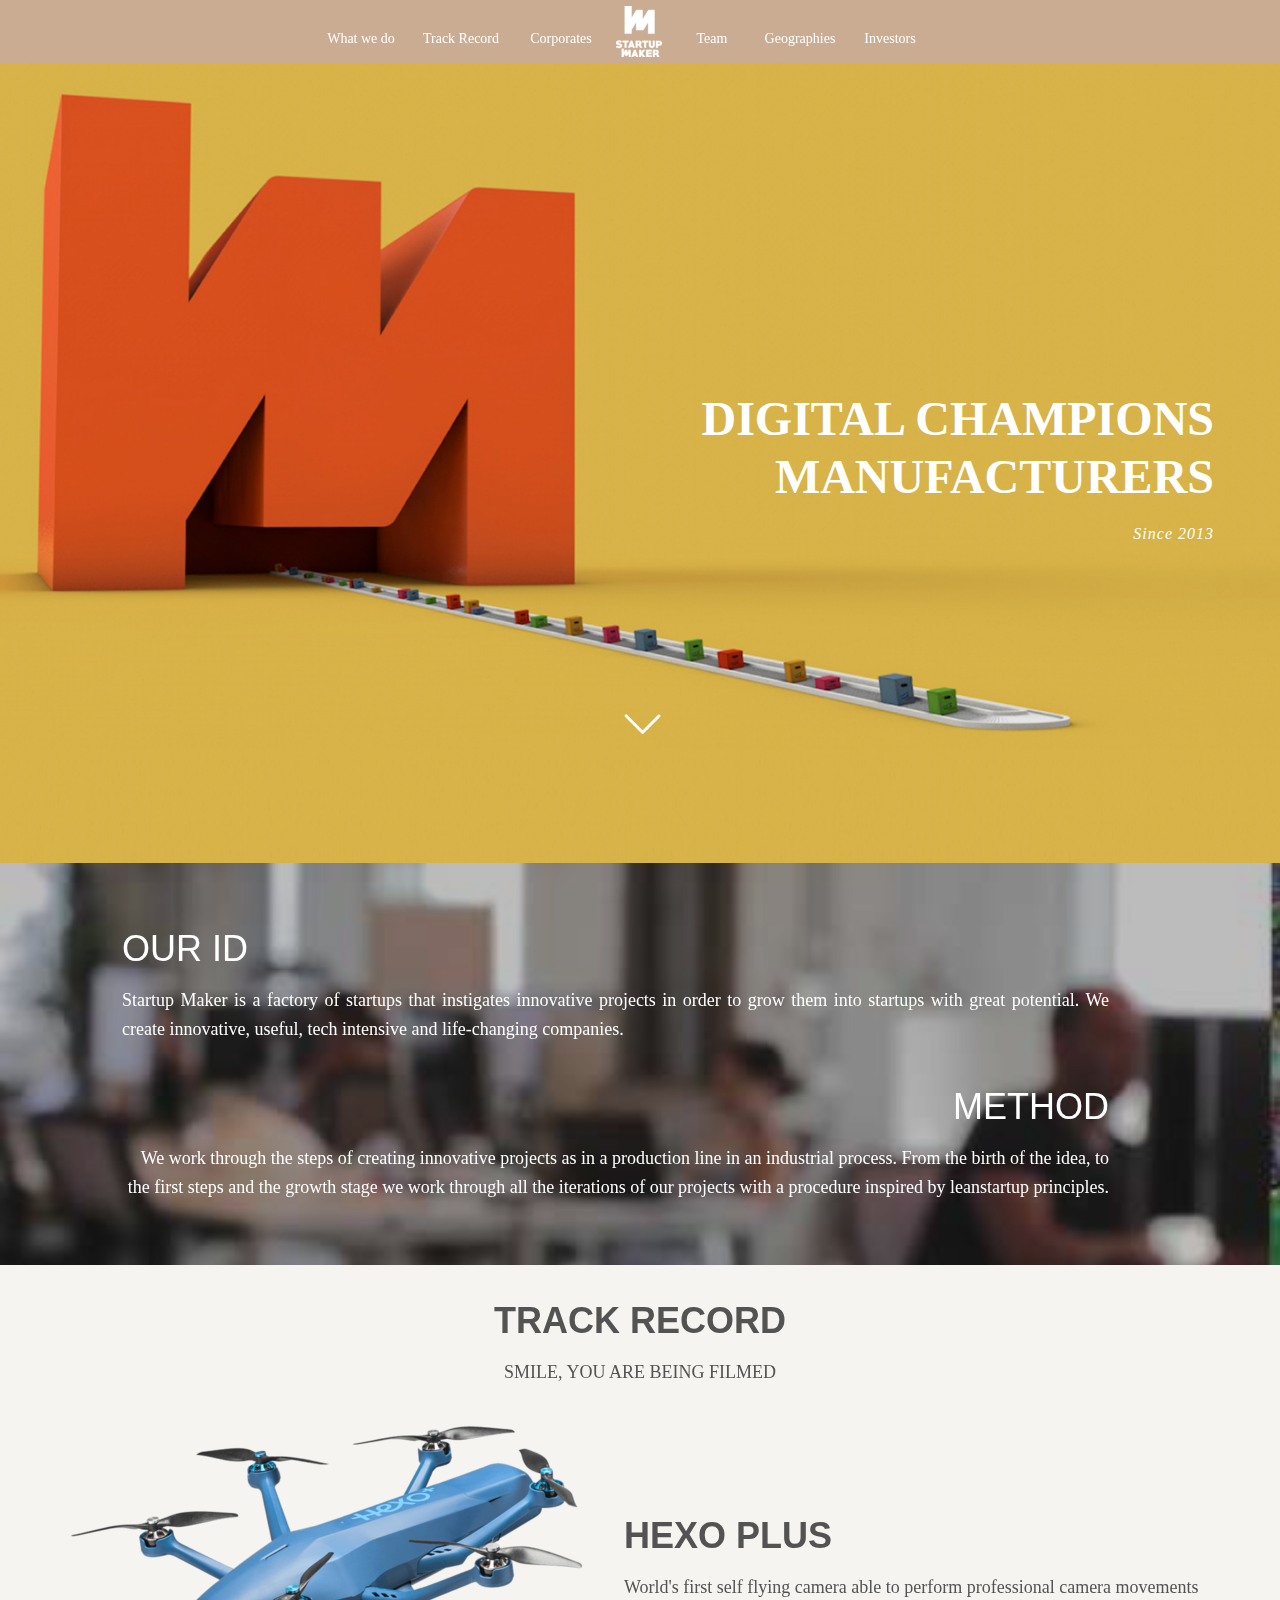
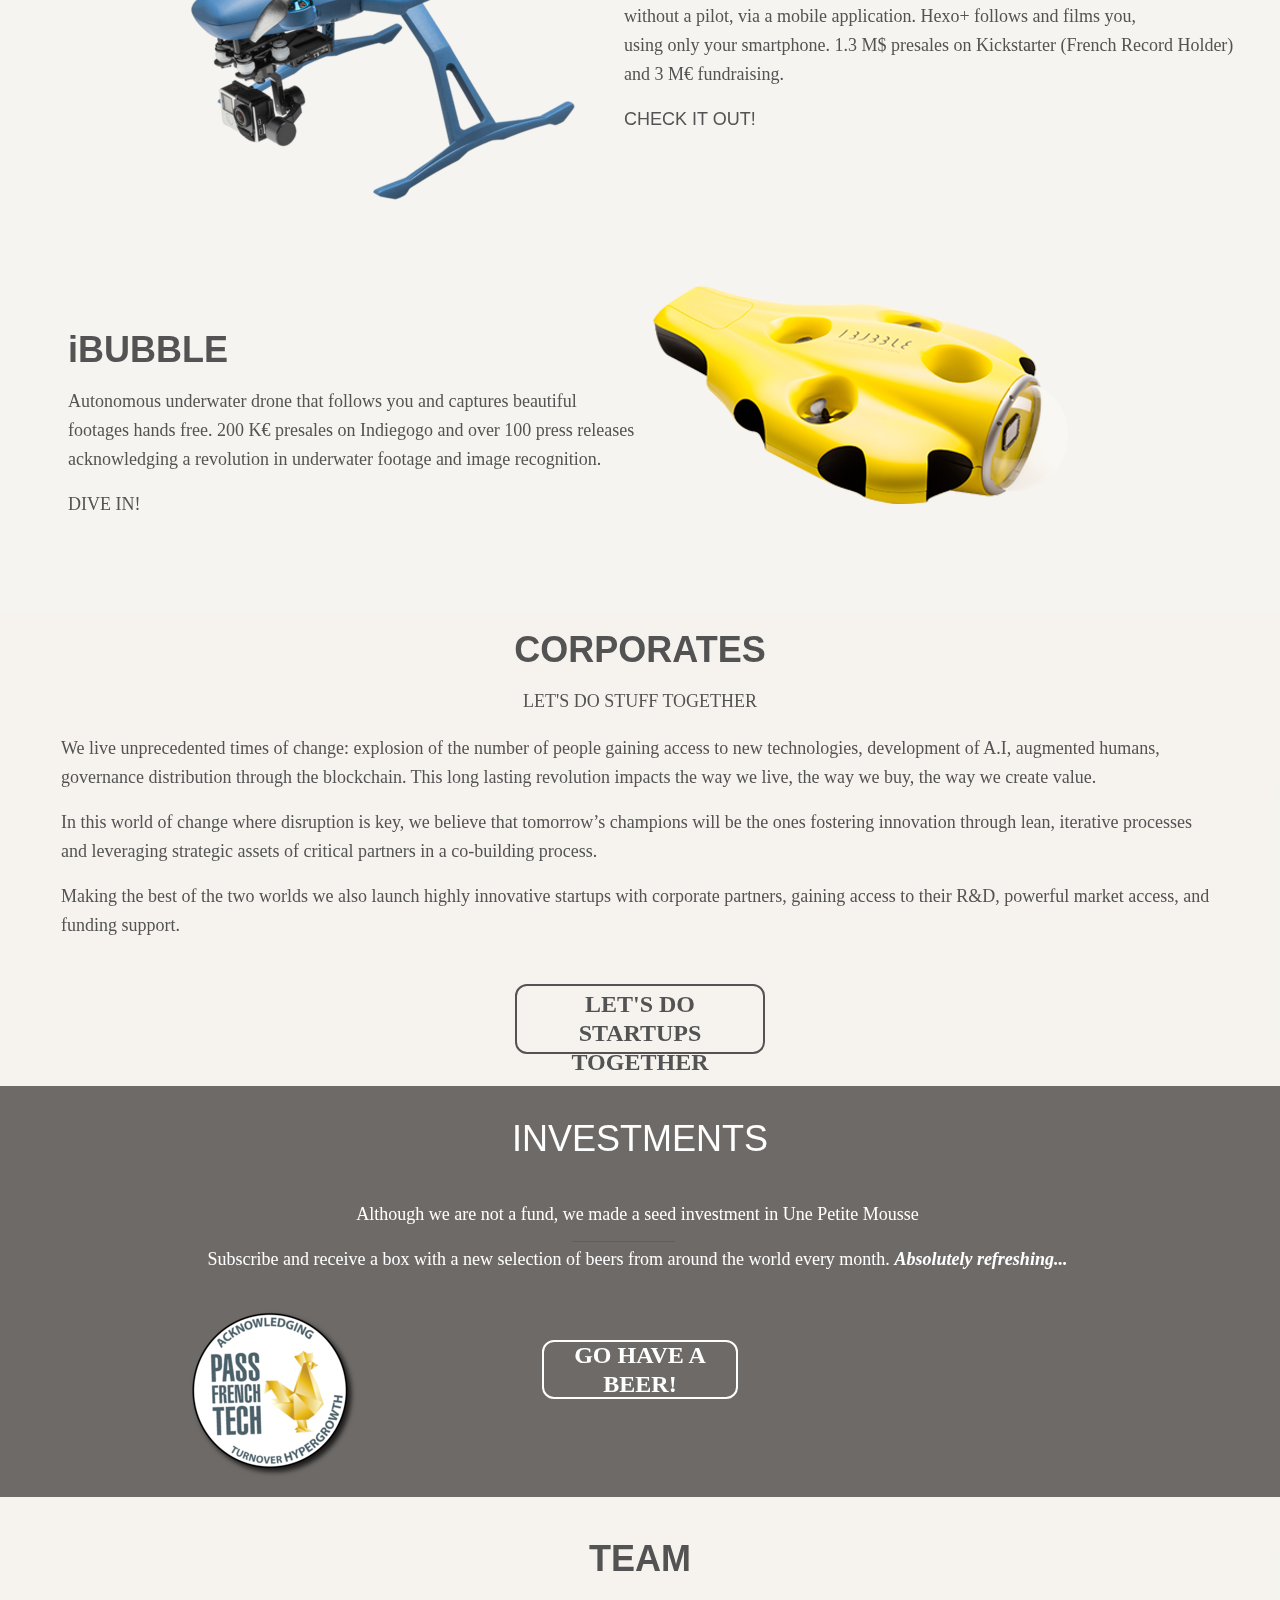
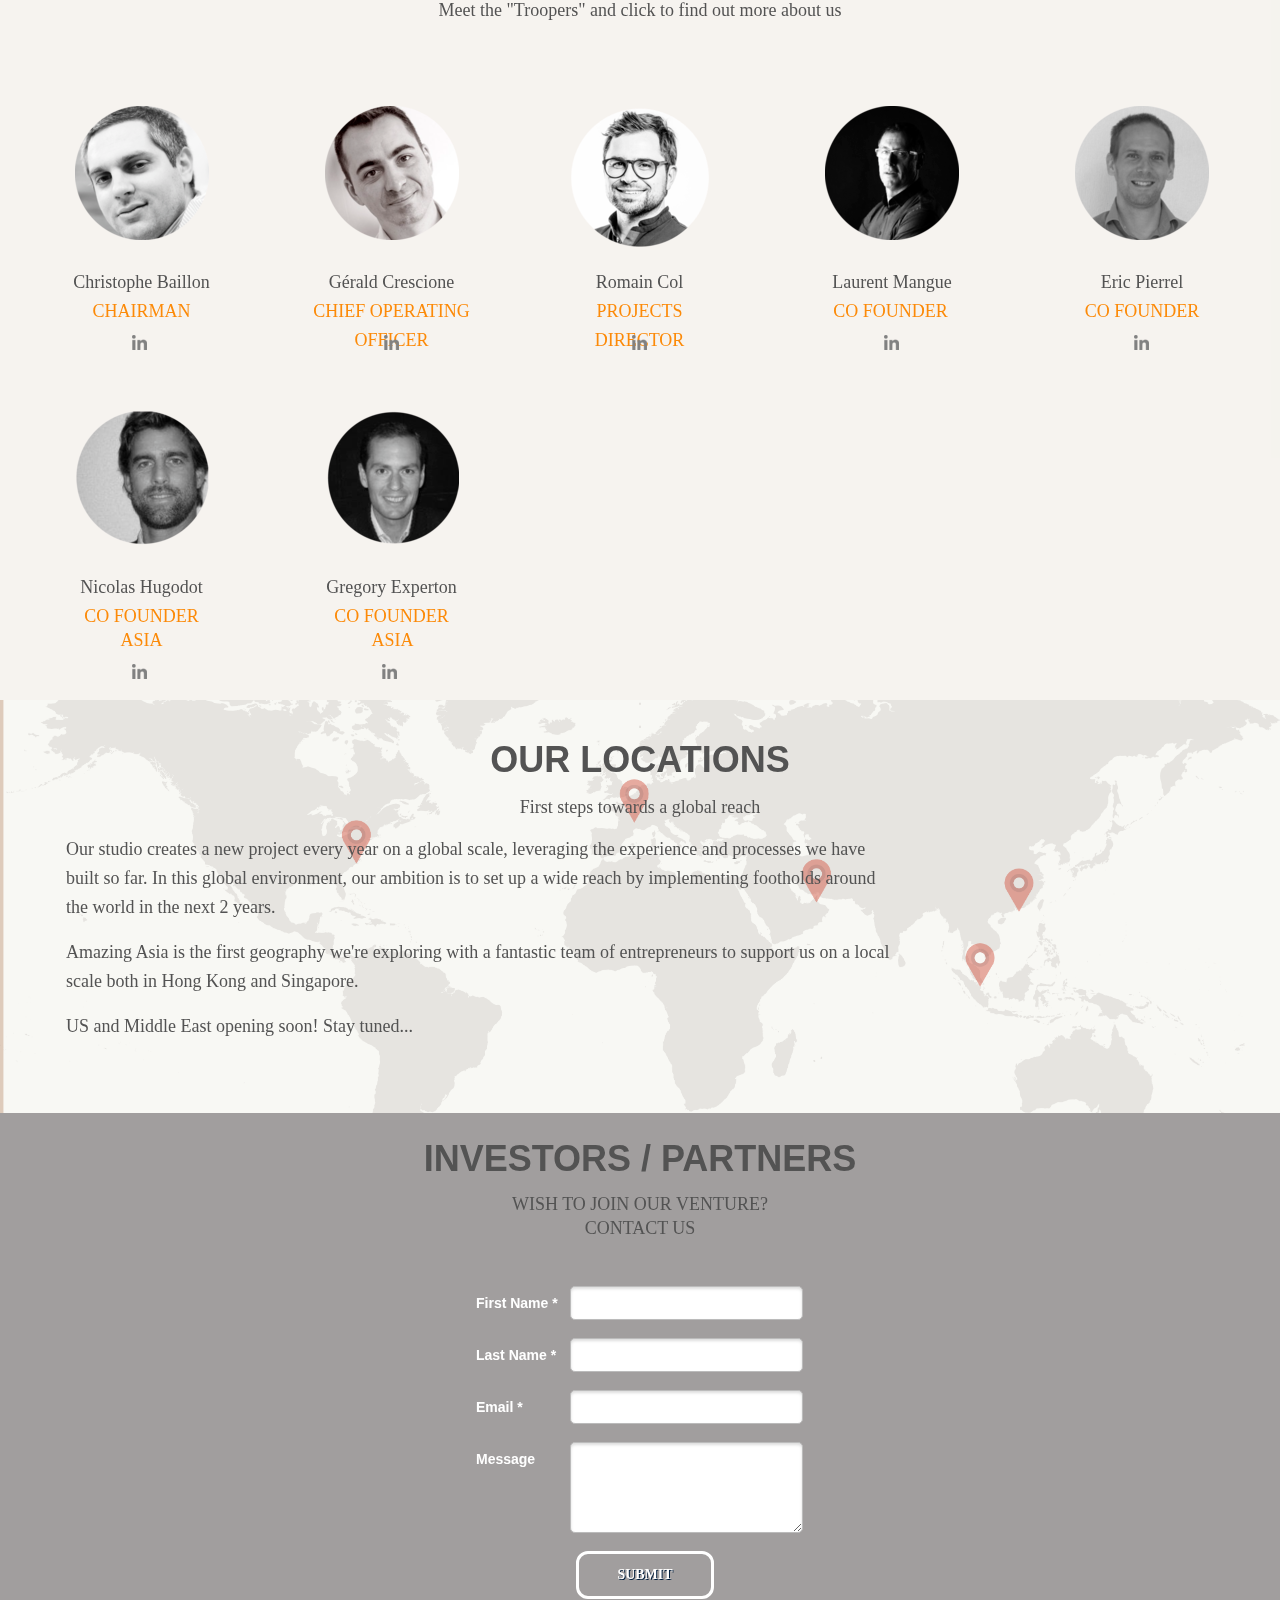
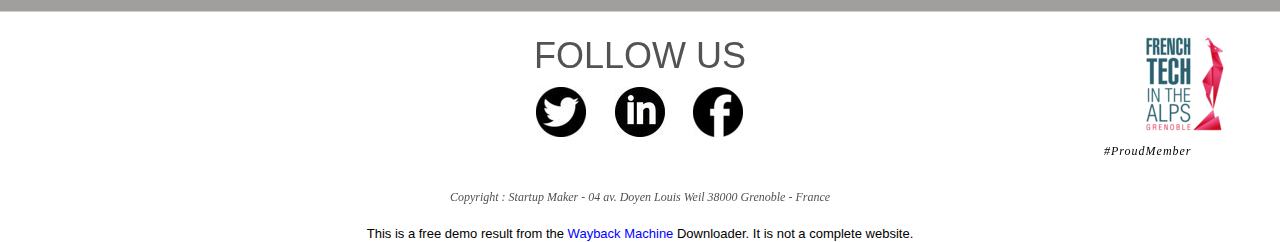
==== index.html @ f109c0de "Initial Startup Maker Github Page commit." ====
<!DOCTYPE html PUBLIC "-//W3C//DTD XHTML 1.0 Strict//EN" "http://www.w3.org/TR/xhtml1/DTD/xhtml1-strict.dtd">
<html xmlns="http://www.w3.org/1999/xhtml">
<head>
<meta http-equiv="Content-Type" content="text/html; charset=UTF-8">
<meta http-equiv="X-UA-Compatible" content="IE=edge">
<meta name="lp-version" content="v6.7.84-cp2">
      <!--2eee8efa-ea54-409e-8a71-17977c487ea9 c-->
<title></title>
<meta name="keywords" content="">
<meta name="description" content="">
<meta name="viewport" content="width=device-width, initial-scale=1.0">
<style title="page-styles" type="text/css" data-page-type="main_desktop">
body { color:#000; }
a {
  color:#0000ff;
  text-decoration:none;
}
#lp-pom-image-750-holder {
  background-image:url(startup-maker-com/733c1fa5-ibubble-camera-detoure_0bj0620bj062000000.png);
  position:absolute;
  left:-1000000;
  visibility:none;
}
#lp-pom-image-751-holder {
  background-image:url(startup-maker-com/12638f8f-hexoplus_0ec0ai0ec0ai000000.png);
  position:absolute;
  left:-1000000;
  visibility:none;
}
#lp-pom-image-780-holder {
  background-image:url(startup-maker-com/a48f2d26-twitter-logo-318-40209_01e01e01e01e000000.jpg);
  position:absolute;
  left:-1000000;
  visibility:none;
}
#lp-pom-image-784-holder {
  background-image:url(startup-maker-com/c760712f-linkedin-rondure-318-26627_01e01e01e01e000000.jpg);
  position:absolute;
  left:-1000000;
  visibility:none;
}
#lp-pom-image-786-holder {
  background-image:url(startup-maker-com/1f28f4d9-facebook-logo-in-circular-shape-318-60407_01e01e01e01e000000.jpg);
  position:absolute;
  left:-1000000;
  visibility:none;
}
#lp-pom-image-813-holder {
  background-image:url(startup-maker-com/eef451e8-startupmaker-logo-blanc_01a01f01a01f000000.png);
  position:absolute;
  left:-1000000;
  visibility:none;
}
#lp-pom-image-835-holder {
  background-image:url(startup-maker-com/1825fb9d-photo-rc-rond_03z05z03z05z000000.png);
  position:absolute;
  left:-1000000;
  visibility:none;
}
#lp-pom-image-882-holder {
  background-image:url(startup-maker-com/2f6fac3c-photo-cb-rond_03q03q03q03q000000.png);
  position:absolute;
  left:-1000000;
  visibility:none;
}
#lp-pom-image-883-holder {
  background-image:url(startup-maker-com/7c5f0a55-photo-ep-rond_03q03q03q03q000000.png);
  position:absolute;
  left:-1000000;
  visibility:none;
}
#lp-pom-image-884-holder {
  background-image:url(startup-maker-com/ff7fb6f0-photo-lm-rond_03q03q03q03q000000.png);
  position:absolute;
  left:-1000000;
  visibility:none;
}
#lp-pom-image-885-holder {
  background-image:url(startup-maker-com/01c60ebf-photo-gc-rond_03q03q03q03q000000.png);
  position:absolute;
  left:-1000000;
  visibility:none;
}
#lp-pom-image-895-holder {
  background-image:url(startup-maker-com/800d6d32-linkedin-512_00f00f00f00f000000.png);
  position:absolute;
  left:-1000000;
  visibility:none;
}
#lp-pom-image-896-holder {
  background-image:url(startup-maker-com/800d6d32-linkedin-512_00f00f00f00f000000.png);
  position:absolute;
  left:-1000000;
  visibility:none;
}
#lp-pom-image-897-holder {
  background-image:url(startup-maker-com/800d6d32-linkedin-512_00f00f00f00f000000.png);
  position:absolute;
  left:-1000000;
  visibility:none;
}
#lp-pom-image-898-holder {
  background-image:url(startup-maker-com/800d6d32-linkedin-512_00f00f00f00f000000.png);
  position:absolute;
  left:-1000000;
  visibility:none;
}
#lp-pom-image-899-holder {
  background-image:url(startup-maker-com/800d6d32-linkedin-512_00f00f00f00f000000.png);
  position:absolute;
  left:-1000000;
  visibility:none;
}
#lp-pom-image-901-holder {
  background-image:url(startup-maker-com/ee0a6138-bb7d714a-next-arrow-02g02g02g02g000000_02l02l02l02l000000.gif);
  position:absolute;
  left:-1000000;
  visibility:none;
}
#lp-pom-image-902-holder {
  background-image:url(startup-maker-com/c59dd412-logo-frenchtech-inthealps-vertical-grenoble_02s03902s039000000.png);
  position:absolute;
  left:-1000000;
  visibility:none;
}
#lp-pom-image-911-holder {
  background-image:url(startup-maker-com/800d6d32-linkedin-512_00f00f00f00f000000.png);
  position:absolute;
  left:-1000000;
  visibility:none;
}
#lp-pom-image-917-holder {
  background-image:url(startup-maker-com/53cbc15e-photo-nh-rond_03q03q03q03q000000.png);
  position:absolute;
  left:-1000000;
  visibility:none;
}
#lp-pom-image-923-holder {
  background-image:url(startup-maker-com/24f07d1a-photo-ge-rond_03q03q03q03q000000.png);
  position:absolute;
  left:-1000000;
  visibility:none;
}
#lp-pom-image-927-holder {
  background-image:url(startup-maker-com/800d6d32-linkedin-512_00f00f00f00f000000.png);
  position:absolute;
  left:-1000000;
  visibility:none;
}
#lp-pom-image-980-holder {
  background-image:url(startup-maker-com/d72a5453-logo-pass-frt-c-recupere-_04r04r04q04q000000.png);
  position:absolute;
  left:-1000000;
  visibility:none;
}
#lp-pom-root {
  display:block;
  background:rgba(157,103,56,0.34);
  -pie-background:rgba(157,103,56,0.34);
  border-style:none;
  margin:auto;
  padding-top:63px;
  behavior:url(//http://d9hhrg4mnvzow.cloudfront.net/PIE.htc);
  border-radius:0px;
  min-width:1212px;
  height:4961px;
}
#lp-pom-block-84 {
  display:block;
  background:rgba(59,59,59,0);
  background-image:url(startup-maker-com/b614a551-home-def.jpg);
  background-repeat:no-repeat;
  background-position:center center;
  -webkit-background-size:cover;
  -moz-background-size:cover;
  -o-background-size:cover;
  background-size:cover;
  -ms-behavior:url(//http://d9hhrg4mnvzow.cloudfront.net/backgroundsize.min.htc);
  behavior:url(//http://d9hhrg4mnvzow.cloudfront.net/backgroundsize.min.htc);
  border-style:none;
  margin-left:auto;
  margin-right:auto;
  margin-bottom:0px;
  border-radius:0px;
  width:100%;
  height:800px;
  position:relative;
}
#lp-pom-text-632 {
  display:block;
  background:rgba(255,255,255,0);
  -pie-background:rgba(255,255,255,0);
  border-style:none;
  behavior:url(//http://d9hhrg4mnvzow.cloudfront.net/PIE.htc);
  border-radius:0px;
  left:1064px;
  top:458px;
  z-index:1;
  width:116px;
  height:26px;
  position:absolute;
}
#lp-pom-text-663 {
  display:block;
  background:rgba(255,255,255,0);
  -pie-background:rgba(255,255,255,0);
  border-style:none;
  behavior:url(//http://d9hhrg4mnvzow.cloudfront.net/PIE.htc);
  border-radius:0px;
  left:655px;
  top:334px;
  z-index:2;
  width:525px;
  height:116px;
  position:absolute;
}
#lp-pom-box-787 {
  display:block;
  background:rgba(157,103,56,0.3);
  -pie-background:rgba(157,103,56,0.3);
  border-style:none;
  behavior:url(//http://d9hhrg4mnvzow.cloudfront.net/PIE.htc);
  border-radius:0px;
  left:0px;
  top:-63px;
  z-index:7;
  width:1212px;
  height:63px;
  position:absolute;
}
#lp-pom-button-796 {
  display:block;
  border-style:none;
  behavior:url(//http://d9hhrg4mnvzow.cloudfront.net/PIE.htc);
  border-radius:0px;
  left:277px;
  top:15px;
  z-index:9;
  width:100px;
  height:48px;
  position:absolute;
  background:rgba(41,171,226,0);
  -pie-background:rgba(41,171,226,0);
  box-shadow:none;
  text-shadow:none;
  color:#fff;
  border-width:undefinedpx;
  border-color:#undefined;
  font-size:14px;
  line-height:17px;
  font-weight:400;
  font-family:Lato;
  font-style:normal;
  text-align:center;
  background-repeat:no-repeat;
}
#lp-pom-button-798 {
  display:block;
  border-style:none;
  behavior:url(//http://d9hhrg4mnvzow.cloudfront.net/PIE.htc);
  border-radius:0px;
  left:377px;
  top:15px;
  z-index:5;
  width:100px;
  height:48px;
  position:absolute;
  background:rgba(41,171,226,0);
  -pie-background:rgba(41,171,226,0);
  box-shadow:none;
  text-shadow:none;
  color:#fff;
  border-width:undefinedpx;
  border-color:#undefined;
  font-size:14px;
  line-height:17px;
  font-weight:400;
  font-family:Lato;
  font-style:normal;
  text-align:center;
  background-repeat:no-repeat;
}
#lp-pom-button-799 {
  display:block;
  border-style:none;
  behavior:url(//http://d9hhrg4mnvzow.cloudfront.net/PIE.htc);
  border-radius:0px;
  left:613px;
  top:6px;
  z-index:12;
  width:50px;
  height:55px;
  position:absolute;
  text-shadow:none;
  box-shadow:none;
  background-color:rgba(0,152,219,0);
  -pie-background-color:rgba(0,152,219,0);
  background-image:url(startup-maker-com/eef451e8-startupmaker-logo-blanc.png);
  color:#fff;
  border-width:undefinedpx;
  border-color:#undefined;
  font-size:20px;
  line-height:24px;
  font-weight:bold;
  font-family:Montserrat;
  font-style:normal;
  text-align:center;
  background-repeat:no-repeat;
}
#lp-pom-button-800 {
  display:block;
  border-style:none;
  behavior:url(//http://d9hhrg4mnvzow.cloudfront.net/PIE.htc);
  border-radius:0px;
  left:628px;
  top:15px;
  z-index:8;
  width:100px;
  height:48px;
  position:absolute;
  background:rgba(41,171,226,0);
  -pie-background:rgba(41,171,226,0);
  box-shadow:none;
  text-shadow:none;
  color:#fff;
  border-width:undefinedpx;
  border-color:#undefined;
  font-size:14px;
  line-height:17px;
  font-weight:normal;
  font-family:Lato;
  font-style:normal;
  text-align:center;
  background-repeat:no-repeat;
}
#lp-pom-button-802 {
  display:block;
  border-style:none;
  behavior:url(//http://d9hhrg4mnvzow.cloudfront.net/PIE.htc);
  border-radius:0px;
  left:716px;
  top:15px;
  z-index:13;
  width:100px;
  height:48px;
  position:absolute;
  background:rgba(41,171,226,0);
  -pie-background:rgba(41,171,226,0);
  box-shadow:none;
  text-shadow:none;
  color:#fff;
  border-width:undefinedpx;
  border-color:#undefined;
  font-size:14px;
  line-height:17px;
  font-weight:400;
  font-family:Lato;
  font-style:normal;
  text-align:center;
  background-repeat:no-repeat;
}
#lp-pom-image-813 {
  display:block;
  background:rgba(255,255,255,0);
  -pie-background:rgba(255,255,255,0);
  left:582px;
  top:6px;
  z-index:16;
  position:absolute;
}
#lp-pom-button-961 {
  display:block;
  border-style:none;
  behavior:url(//http://d9hhrg4mnvzow.cloudfront.net/PIE.htc);
  border-radius:0px;
  left:806px;
  top:15px;
  z-index:14;
  width:100px;
  height:48px;
  position:absolute;
  background:rgba(41,171,226,0);
  -pie-background:rgba(41,171,226,0);
  box-shadow:none;
  text-shadow:none;
  color:#fff;
  border-width:undefinedpx;
  border-color:#undefined;
  font-size:14px;
  line-height:17px;
  font-weight:400;
  font-family:Lato;
  font-style:normal;
  text-align:center;
  background-repeat:no-repeat;
}
#lp-pom-button-974 {
  display:block;
  border-style:none;
  behavior:url(//http://d9hhrg4mnvzow.cloudfront.net/PIE.htc);
  border-radius:0px;
  left:477px;
  top:15px;
  z-index:15;
  width:100px;
  height:48px;
  position:absolute;
  background:rgba(41,171,226,0);
  -pie-background:rgba(41,171,226,0);
  box-shadow:none;
  text-shadow:none;
  color:#fff;
  border-width:undefinedpx;
  border-color:#undefined;
  font-size:14px;
  line-height:17px;
  font-weight:400;
  font-family:Lato;
  font-style:normal;
  text-align:center;
  background-repeat:no-repeat;
}
#lp-pom-image-901 {
  display:block;
  background:rgba(255,255,255,0);
  -pie-background:rgba(255,255,255,0);
  left:559px;
  top:608px;
  z-index:54;
  position:absolute;
}
#lp-pom-block-651 {
  display:block;
  background:rgba(56,51,51,0.33);
  -pie-background:rgba(56,51,51,0.33);
  border-style:none;
  margin-left:auto;
  margin-right:auto;
  margin-bottom:0px;
  behavior:url(//http://d9hhrg4mnvzow.cloudfront.net/PIE.htc);
  border-radius:0px;
  width:100%;
  height:402px;
  position:relative;
}
#lp-pom-text-825 {
  display:block;
  background:rgba(189,168,188,0);
  -pie-background:rgba(189,168,188,0);
  border-style:none;
  behavior:url(//http://d9hhrg4mnvzow.cloudfront.net/PIE.htc);
  border-radius:0px;
  left:88px;
  top:879px;
  z-index:18;
  width:987px;
  height:103px;
  position:absolute;
}
#lp-pom-text-826 {
  display:block;
  background:rgba(189,168,188,0);
  -pie-background:rgba(189,168,188,0);
  border-style:none;
  behavior:url(//http://d9hhrg4mnvzow.cloudfront.net/PIE.htc);
  border-radius:0px;
  left:88px;
  top:1037px;
  z-index:19;
  width:987px;
  height:132px;
  position:absolute;
}
#lp-pom-block-729 {
  display:block;
  background:rgba(246,244,240,1);
  -pie-background:rgba(246,244,240,1);
  border-style:none;
  margin-left:auto;
  margin-right:auto;
  margin-bottom:0px;
  behavior:url(//http://d9hhrg4mnvzow.cloudfront.net/PIE.htc);
  border-radius:0px;
  width:100%;
  height:948px;
  position:relative;
}
#lp-pom-image-750 {
  display:block;
  background:rgba(255,255,255,0);
  -pie-background:rgba(255,255,255,0);
  left:619px;
  top:1823px;
  z-index:4;
  position:absolute;
}
#lp-pom-image-751 {
  display:block;
  background:rgba(255,255,255,0);
  -pie-background:rgba(255,255,255,0);
  left:34px;
  top:1361px;
  z-index:6;
  position:absolute;
}
#lp-pom-button-821 {
  display:block;
  border-style:none;
  behavior:url(//http://d9hhrg4mnvzow.cloudfront.net/PIE.htc);
  border-radius:0px;
  left:0px;
  top:1349px;
  z-index:24;
  width:1212px;
  height:390px;
  position:absolute;
  background:rgba(41,171,226,0);
  -pie-background:rgba(41,171,226,0);
  box-shadow:none;
  text-shadow:1px 1px #011d3c;
  color:#fff;
  border-width:undefinedpx;
  border-color:#undefined;
  font-size:14px;
  line-height:17px;
  font-weight:400;
  font-family:Libre Baskerville;
  font-style:normal;
  text-align:center;
  background-repeat:no-repeat;
}
#lp-pom-button-822 {
  display:block;
  border-style:none;
  behavior:url(//http://d9hhrg4mnvzow.cloudfront.net/PIE.htc);
  border-radius:0px;
  left:0px;
  top:1754px;
  z-index:27;
  width:1212px;
  height:341px;
  position:absolute;
  background:rgba(41,171,226,0);
  -pie-background:rgba(41,171,226,0);
  box-shadow:none;
  text-shadow:1px 1px #011d3c;
  color:#fff;
  border-width:undefinedpx;
  border-color:#undefined;
  font-size:14px;
  line-height:17px;
  font-weight:400;
  font-family:Libre Baskerville;
  font-style:normal;
  text-align:center;
  background-repeat:no-repeat;
}
#lp-pom-text-827 {
  display:block;
  background:rgba(189,168,188,0);
  -pie-background:rgba(189,168,188,0);
  border-style:none;
  behavior:url(//http://d9hhrg4mnvzow.cloudfront.net/PIE.htc);
  border-radius:0px;
  left:0px;
  top:1251px;
  z-index:20;
  width:1212px;
  height:74px;
  position:absolute;
}
#lp-pom-text-828 {
  display:block;
  background:rgba(189,168,188,0);
  -pie-background:rgba(189,168,188,0);
  border-style:none;
  behavior:url(//http://d9hhrg4mnvzow.cloudfront.net/PIE.htc);
  border-radius:0px;
  left:590px;
  top:1466px;
  z-index:21;
  width:622px;
  height:206px;
  position:absolute;
}
#lp-pom-text-829 {
  display:block;
  background:rgba(189,168,188,0);
  -pie-background:rgba(189,168,188,0);
  border-style:none;
  behavior:url(//http://d9hhrg4mnvzow.cloudfront.net/PIE.htc);
  border-radius:0px;
  left:34px;
  top:1880px;
  z-index:22;
  width:571px;
  height:206px;
  position:absolute;
}
#lp-pom-block-964 {
  display:block;
  background:rgba(246,244,240,0.83);
  background-image:url(startup-maker-com/eff037a1-2016-06-05-1465144380-7190217-startups.jpg);
  background-attachment:fixed;
  background-repeat:no-repeat;
  background-position:center center;
  -webkit-background-size:cover;
  -moz-background-size:cover;
  -o-background-size:cover;
  background-size:cover;
  -ms-behavior:url(//http://d9hhrg4mnvzow.cloudfront.net/backgroundsize.min.htc);
  behavior:url(//http://d9hhrg4mnvzow.cloudfront.net/backgroundsize.min.htc);
  border-style:none;
  margin-left:auto;
  margin-right:auto;
  margin-bottom:0px;
  border-radius:0px;
  width:100%;
  height:473px;
  position:relative;
}
#lp-pom-text-969 {
  display:block;
  background:rgba(83,83,83,0);
  -pie-background:rgba(83,83,83,0);
  border-style:none;
  behavior:url(//http://d9hhrg4mnvzow.cloudfront.net/PIE.htc);
  border-radius:0px;
  left:27px;
  top:2272px;
  z-index:69;
  width:1157px;
  height:235px;
  position:absolute;
}
#lp-pom-text-971 {
  display:block;
  background:rgba(189,168,188,0);
  -pie-background:rgba(189,168,188,0);
  border-style:none;
  behavior:url(//http://d9hhrg4mnvzow.cloudfront.net/PIE.htc);
  border-radius:0px;
  left:0px;
  top:2180px;
  z-index:70;
  width:1212px;
  height:74px;
  position:absolute;
}
#lp-pom-button-972 {
  display:block;
  border-style:solid;
  behavior:url(//http://d9hhrg4mnvzow.cloudfront.net/PIE.htc);
  border-radius:12px;
  left:481px;
  top:2521px;
  z-index:71;
  width:246px;
  height:66px;
  position:absolute;
  background:rgba(246,172,14,0);
  -pie-background:rgba(246,172,14,0);
  box-shadow:none;
  text-shadow:none;
  color:#535353;
  border-width:2px;
  border-color:#535353;
  font-size:24px;
  line-height:29px;
  font-weight:400;
  font-family:Lato;
  font-style:normal;
  text-align:center;
  background-repeat:no-repeat;
}
#lp-pom-block-665 {
  display:block;
  background:rgba(83,83,83,0.56);
  background-image:url(startup-maker-com/9f75ed58-une-petite-mousse.jpg);
  background-attachment:fixed;
  background-repeat:no-repeat;
  background-position:center center;
  -webkit-background-size:cover;
  -moz-background-size:cover;
  -o-background-size:cover;
  background-size:cover;
  -ms-behavior:url(//http://d9hhrg4mnvzow.cloudfront.net/backgroundsize.min.htc);
  behavior:url(//http://d9hhrg4mnvzow.cloudfront.net/backgroundsize.min.htc);
  border-style:none;
  margin-left:auto;
  margin-right:auto;
  margin-bottom:0px;
  border-radius:0px;
  width:100%;
  height:411px;
  position:relative;
}
#lp-pom-box-673 {
  display:block;
  background:rgba(255,255,255,0);
  -pie-background:rgba(255,255,255,0);
  border-style:solid none none none;
  border-width:1px;
  border-color:#5e5e5e;
  behavior:url(//http://d9hhrg4mnvzow.cloudfront.net/PIE.htc);
  border-radius:0px;
  left:538px;
  top:2778px;
  z-index:3;
  width:103px;
  height:8px;
  position:absolute;
}
#lp-pom-button-824 {
  display:block;
  border-style:solid;
  behavior:url(//http://d9hhrg4mnvzow.cloudfront.net/PIE.htc);
  border-radius:12px;
  left:508px;
  top:2877px;
  z-index:17;
  width:192px;
  height:55px;
  position:absolute;
  background:rgba(41,171,226,0);
  -pie-background:rgba(41,171,226,0);
  box-shadow:none;
  text-shadow:none;
  color:#fff;
  border-width:2px;
  border-color:#FFFFFF;
  font-size:24px;
  line-height:29px;
  font-weight:400;
  font-family:Lato;
  font-style:normal;
  text-align:center;
  background-repeat:no-repeat;
}
#lp-pom-text-830 {
  display:block;
  background:rgba(83,83,83,0);
  -pie-background:rgba(83,83,83,0);
  border-style:none;
  behavior:url(//http://d9hhrg4mnvzow.cloudfront.net/PIE.htc);
  border-radius:0px;
  left:0px;
  top:2669px;
  z-index:23;
  width:1212px;
  height:29px;
  position:absolute;
}
#lp-pom-text-832 {
  display:block;
  background:rgba(83,83,83,0);
  -pie-background:rgba(83,83,83,0);
  border-style:none;
  behavior:url(//http://d9hhrg4mnvzow.cloudfront.net/PIE.htc);
  border-radius:0px;
  left:0px;
  top:2738px;
  z-index:25;
  width:1207px;
  height:74px;
  position:absolute;
}
#lp-pom-image-980 {
  display:block;
  background:rgba(255,255,255,0);
  -pie-background:rgba(255,255,255,0);
  left:154px;
  top:2846px;
  z-index:72;
  position:absolute;
}
#lp-pom-block-98 {
  display:block;
  background:rgba(246,244,240,0.83);
  background-image:url(startup-maker-com/b614a551-home-def.jpg);
  background-attachment:fixed;
  background-repeat:no-repeat;
  background-position:center center;
  -webkit-background-size:cover;
  -moz-background-size:cover;
  -o-background-size:cover;
  background-size:cover;
  -ms-behavior:url(//http://d9hhrg4mnvzow.cloudfront.net/backgroundsize.min.htc);
  behavior:url(//http://d9hhrg4mnvzow.cloudfront.net/backgroundsize.min.htc);
  border-style:none;
  margin-left:auto;
  margin-right:auto;
  margin-bottom:0px;
  border-radius:0px;
  width:100%;
  height:803px;
  position:relative;
}
#lp-pom-text-834 {
  display:block;
  background:rgba(189,168,188,0);
  -pie-background:rgba(189,168,188,0);
  border-style:none;
  behavior:url(//http://d9hhrg4mnvzow.cloudfront.net/PIE.htc);
  border-radius:0px;
  left:0px;
  top:3089px;
  z-index:26;
  width:1212px;
  height:74px;
  position:absolute;
}
#lp-pom-image-835 {
  display:block;
  background:rgba(255,255,255,0);
  -pie-background:rgba(255,255,255,0);
  left:534px;
  top:3243px;
  z-index:48;
  position:absolute;
}
#lp-pom-text-836 {
  display:block;
  background:rgba(83,83,83,0);
  -pie-background:rgba(83,83,83,0);
  border-style:none;
  behavior:url(//http://d9hhrg4mnvzow.cloudfront.net/PIE.htc);
  border-radius:0px;
  left:29px;
  top:3412px;
  z-index:47;
  width:157px;
  height:16px;
  position:absolute;
}
#lp-pom-text-838 {
  display:block;
  background:rgba(83,83,83,0);
  -pie-background:rgba(83,83,83,0);
  border-style:none;
  behavior:url(//http://d9hhrg4mnvzow.cloudfront.net/PIE.htc);
  border-radius:0px;
  left:40px;
  top:3435px;
  z-index:28;
  width:135px;
  height:29px;
  position:absolute;
}
#lp-pom-text-839 {
  display:block;
  background:rgba(83,83,83,0);
  -pie-background:rgba(83,83,83,0);
  border-style:none;
  behavior:url(//http://d9hhrg4mnvzow.cloudfront.net/PIE.htc);
  border-radius:0px;
  left:279px;
  top:3412px;
  z-index:29;
  width:157px;
  height:16px;
  position:absolute;
}
#lp-pom-text-840 {
  display:block;
  background:rgba(83,83,83,0);
  -pie-background:rgba(83,83,83,0);
  border-style:none;
  behavior:url(//http://d9hhrg4mnvzow.cloudfront.net/PIE.htc);
  border-radius:0px;
  left:541px;
  top:3412px;
  z-index:30;
  width:129px;
  height:16px;
  position:absolute;
}
#lp-pom-text-841 {
  display:block;
  background:rgba(83,83,83,0);
  -pie-background:rgba(83,83,83,0);
  border-style:none;
  behavior:url(//http://d9hhrg4mnvzow.cloudfront.net/PIE.htc);
  border-radius:0px;
  left:789px;
  top:3412px;
  z-index:31;
  width:138px;
  height:16px;
  position:absolute;
}
#lp-pom-text-842 {
  display:block;
  background:rgba(83,83,83,0);
  -pie-background:rgba(83,83,83,0);
  border-style:none;
  behavior:url(//http://d9hhrg4mnvzow.cloudfront.net/PIE.htc);
  border-radius:0px;
  left:1040px;
  top:3412px;
  z-index:32;
  width:136px;
  height:16px;
  position:absolute;
}
#lp-pom-text-843 {
  display:block;
  background:rgba(83,83,83,0);
  -pie-background:rgba(83,83,83,0);
  border-style:none;
  behavior:url(//http://d9hhrg4mnvzow.cloudfront.net/PIE.htc);
  border-radius:0px;
  left:251px;
  top:3435px;
  z-index:33;
  width:213px;
  height:29px;
  position:absolute;
}
#lp-pom-text-844 {
  display:block;
  background:rgba(83,83,83,0);
  -pie-background:rgba(83,83,83,0);
  border-style:none;
  behavior:url(//http://d9hhrg4mnvzow.cloudfront.net/PIE.htc);
  border-radius:0px;
  left:518px;
  top:3435px;
  z-index:34;
  width:175px;
  height:29px;
  position:absolute;
}
#lp-pom-text-845 {
  display:block;
  background:rgba(83,83,83,0);
  -pie-background:rgba(83,83,83,0);
  border-style:none;
  behavior:url(//http://d9hhrg4mnvzow.cloudfront.net/PIE.htc);
  border-radius:0px;
  left:789px;
  top:3435px;
  z-index:35;
  width:135px;
  height:29px;
  position:absolute;
}
#lp-pom-text-846 {
  display:block;
  background:rgba(83,83,83,0);
  -pie-background:rgba(83,83,83,0);
  border-style:none;
  behavior:url(//http://d9hhrg4mnvzow.cloudfront.net/PIE.htc);
  border-radius:0px;
  left:1040px;
  top:3435px;
  z-index:36;
  width:136px;
  height:29px;
  position:absolute;
}
#lp-pom-image-882 {
  display:block;
  background:rgba(255,255,255,0);
  -pie-background:rgba(255,255,255,0);
  left:41px;
  top:3243px;
  z-index:43;
  position:absolute;
}
#lp-pom-image-883 {
  display:block;
  background:rgba(255,255,255,0);
  -pie-background:rgba(255,255,255,0);
  left:1041px;
  top:3243px;
  z-index:44;
  position:absolute;
}
#lp-pom-image-884 {
  display:block;
  background:rgba(255,255,255,0);
  -pie-background:rgba(255,255,255,0);
  left:791px;
  top:3243px;
  z-index:45;
  position:absolute;
}
#lp-pom-image-885 {
  display:block;
  background:rgba(255,255,255,0);
  -pie-background:rgba(255,255,255,0);
  left:291px;
  top:3243px;
  z-index:46;
  position:absolute;
}
#lp-pom-image-895 {
  display:block;
  background:rgba(255,255,255,0);
  -pie-background:rgba(255,255,255,0);
  left:98px;
  top:3472px;
  z-index:49;
  position:absolute;
}
#lp-pom-image-896 {
  display:block;
  background:rgba(255,255,255,0);
  -pie-background:rgba(255,255,255,0);
  left:350px;
  top:3472px;
  z-index:50;
  position:absolute;
}
#lp-pom-image-897 {
  display:block;
  background:rgba(255,255,255,0);
  -pie-background:rgba(255,255,255,0);
  left:598px;
  top:3472px;
  z-index:51;
  position:absolute;
}
#lp-pom-image-898 {
  display:block;
  background:rgba(255,255,255,0);
  -pie-background:rgba(255,255,255,0);
  left:850px;
  top:3472px;
  z-index:52;
  position:absolute;
}
#lp-pom-image-899 {
  display:block;
  background:rgba(255,255,255,0);
  -pie-background:rgba(255,255,255,0);
  left:1100px;
  top:3472px;
  z-index:53;
  position:absolute;
}
#lp-pom-image-911 {
  display:block;
  background:rgba(255,255,255,0);
  -pie-background:rgba(255,255,255,0);
  left:98px;
  top:3801px;
  z-index:57;
  position:absolute;
}
#lp-pom-text-915 {
  display:block;
  background:rgba(83,83,83,0);
  -pie-background:rgba(83,83,83,0);
  border-style:none;
  behavior:url(//http://d9hhrg4mnvzow.cloudfront.net/PIE.htc);
  border-radius:0px;
  left:40px;
  top:3740px;
  z-index:68;
  width:135px;
  height:29px;
  position:absolute;
}
#lp-pom-text-916 {
  display:block;
  background:rgba(83,83,83,0);
  -pie-background:rgba(83,83,83,0);
  border-style:none;
  behavior:url(//http://d9hhrg4mnvzow.cloudfront.net/PIE.htc);
  border-radius:0px;
  left:29px;
  top:3717px;
  z-index:60;
  width:157px;
  height:16px;
  position:absolute;
}
#lp-pom-image-917 {
  display:block;
  background:rgba(255,255,255,0);
  -pie-background:rgba(255,255,255,0);
  left:41px;
  top:3548px;
  z-index:62;
  position:absolute;
}
#lp-pom-text-919 {
  display:block;
  background:rgba(83,83,83,0);
  -pie-background:rgba(83,83,83,0);
  border-style:none;
  behavior:url(//http://d9hhrg4mnvzow.cloudfront.net/PIE.htc);
  border-radius:0px;
  left:40px;
  top:3764px;
  z-index:61;
  width:135px;
  height:29px;
  position:absolute;
}
#lp-pom-image-923 {
  display:block;
  background:rgba(255,255,255,0);
  -pie-background:rgba(255,255,255,0);
  left:291px;
  top:3548px;
  z-index:66;
  position:absolute;
}
#lp-pom-text-924 {
  display:block;
  background:rgba(83,83,83,0);
  -pie-background:rgba(83,83,83,0);
  border-style:none;
  behavior:url(//http://d9hhrg4mnvzow.cloudfront.net/PIE.htc);
  border-radius:0px;
  left:279px;
  top:3717px;
  z-index:67;
  width:157px;
  height:16px;
  position:absolute;
}
#lp-pom-text-925 {
  display:block;
  background:rgba(83,83,83,0);
  -pie-background:rgba(83,83,83,0);
  border-style:none;
  behavior:url(//http://d9hhrg4mnvzow.cloudfront.net/PIE.htc);
  border-radius:0px;
  left:290px;
  top:3740px;
  z-index:63;
  width:135px;
  height:29px;
  position:absolute;
}
#lp-pom-text-926 {
  display:block;
  background:rgba(83,83,83,0);
  -pie-background:rgba(83,83,83,0);
  border-style:none;
  behavior:url(//http://d9hhrg4mnvzow.cloudfront.net/PIE.htc);
  border-radius:0px;
  left:291px;
  top:3764px;
  z-index:64;
  width:135px;
  height:29px;
  position:absolute;
}
#lp-pom-image-927 {
  display:block;
  background:rgba(255,255,255,0);
  -pie-background:rgba(255,255,255,0);
  left:348px;
  top:3801px;
  z-index:65;
  position:absolute;
}
#lp-pom-block-931 {
  display:block;
  background:rgba(255,255,255,0);
  background-image:url(startup-maker-com/164fb28f-world-map.png);
  background-repeat:no-repeat;
  background-position:right center;
  -webkit-background-size:cover;
  -moz-background-size:cover;
  -o-background-size:cover;
  background-size:cover;
  -ms-behavior:url(//http://d9hhrg4mnvzow.cloudfront.net/backgroundsize.min.htc);
  behavior:url(//http://d9hhrg4mnvzow.cloudfront.net/backgroundsize.min.htc);
  border-style:none;
  margin-left:auto;
  margin-right:auto;
  margin-bottom:0px;
  border-radius:0px;
  width:100%;
  height:413px;
  position:relative;
}
#lp-pom-text-932 {
  display:block;
  background:rgba(189,168,188,0);
  -pie-background:rgba(189,168,188,0);
  border-style:none;
  behavior:url(//http://d9hhrg4mnvzow.cloudfront.net/PIE.htc);
  border-radius:0px;
  left:0px;
  top:3883px;
  z-index:58;
  width:1212px;
  height:66px;
  position:absolute;
}
#lp-pom-text-933 {
  display:block;
  background:rgba(83,83,83,0);
  -pie-background:rgba(83,83,83,0);
  border-style:none;
  behavior:url(//http://d9hhrg4mnvzow.cloudfront.net/PIE.htc);
  border-radius:0px;
  left:32px;
  top:3973px;
  z-index:59;
  width:830px;
  height:296px;
  position:absolute;
}
#lp-pom-block-690 {
  display:block;
  background:rgba(161,158,158,1);
  -pie-background:rgba(161,158,158,1);
  border-style:none;
  margin-left:auto;
  margin-right:auto;
  margin-bottom:1px;
  behavior:url(//http://d9hhrg4mnvzow.cloudfront.net/PIE.htc);
  border-radius:0px;
  width:100%;
  height:498px;
  position:relative;
}
#lp-pom-text-849 {
  display:block;
  background:rgba(189,168,188,0);
  -pie-background:rgba(189,168,188,0);
  border-style:none;
  behavior:url(//http://d9hhrg4mnvzow.cloudfront.net/PIE.htc);
  border-radius:0px;
  left:0px;
  top:4284px;
  z-index:37;
  width:1212px;
  height:86px;
  position:absolute;
}
#lp-pom-image-780 {
  display:block;
  background:rgba(255,255,255,0);
  -pie-background:rgba(255,255,255,0);
  left:502px;
  top:4824px;
  z-index:39;
  position:absolute;
}
#lp-pom-image-784 {
  display:block;
  background:rgba(255,255,255,0);
  -pie-background:rgba(255,255,255,0);
  left:581px;
  top:4824px;
  z-index:40;
  position:absolute;
}
#lp-pom-image-786 {
  display:block;
  background:rgba(255,255,255,0);
  -pie-background:rgba(255,255,255,0);
  left:659px;
  top:4824px;
  z-index:41;
  position:absolute;
}
#lp-pom-button-810 {
  display:block;
  border-style:solid;
  behavior:url(//http://d9hhrg4mnvzow.cloudfront.net/PIE.htc);
  border-radius:12px;
  left:100px;
  top:265px;
  z-index:11;
  width:132px;
  height:42px;
  position:absolute;
  background:rgba(41,171,226,0);
  -pie-background:rgba(41,171,226,0);
  box-shadow:none;
  text-shadow:1px 1px #011d3c;
  color:#fff;
  border-width:3px;
  border-color:#ffffff;
  font-size:14px;
  line-height:17px;
  font-weight:bold;
  font-family:Lato;
  font-style:normal;
  text-align:center;
  background-repeat:no-repeat;
}
#lp-pom-block-850 {
  display:block;
  background:rgba(255,255,255,1);
  -pie-background:rgba(255,255,255,1);
  border-style:none;
  margin-left:auto;
  margin-right:auto;
  margin-bottom:0px;
  behavior:url(//http://d9hhrg4mnvzow.cloudfront.net/PIE.htc);
  border-radius:0px;
  width:100%;
  height:212px;
  position:relative;
}
#lp-pom-text-855 {
  display:block;
  background:rgba(189,168,188,0);
  -pie-background:rgba(189,168,188,0);
  border-style:none;
  behavior:url(//http://d9hhrg4mnvzow.cloudfront.net/PIE.htc);
  border-radius:0px;
  left:0px;
  top:4786px;
  z-index:38;
  width:1212px;
  height:29px;
  position:absolute;
}
#lp-pom-text-869 {
  display:block;
  background:rgba(83,83,83,0);
  -pie-background:rgba(83,83,83,0);
  border-style:none;
  behavior:url(//http://d9hhrg4mnvzow.cloudfront.net/PIE.htc);
  border-radius:0px;
  left:0px;
  top:4919px;
  z-index:42;
  width:1212px;
  height:29px;
  position:absolute;
}
#lp-pom-image-902 {
  display:block;
  background:rgba(255,255,255,0);
  -pie-background:rgba(255,255,255,0);
  left:1099px;
  top:4764px;
  z-index:55;
  position:absolute;
}
#lp-pom-text-903 {
  display:block;
  background:rgba(255,255,255,0);
  -pie-background:rgba(255,255,255,0);
  border-style:none;
  behavior:url(//http://d9hhrg4mnvzow.cloudfront.net/PIE.htc);
  border-radius:0px;
  left:1070px;
  top:4874px;
  z-index:56;
  width:142px;
  height:26px;
  position:absolute;
}
#lp-pom-root .lp-positioned-content {
  top:63px;
  width:1212px;
  margin-left:-606px;
}
#lp-pom-block-84 .lp-pom-block-content {
  margin-left:auto;
  margin-right:auto;
  width:1212px;
  height:800px;
}
#lp-pom-block-651 .lp-pom-block-content {
  margin-left:auto;
  margin-right:auto;
  width:1212px;
  height:402px;
}
#lp-pom-block-729 .lp-pom-block-content {
  margin-left:auto;
  margin-right:auto;
  width:1212px;
  height:948px;
}
#lp-pom-block-964 .lp-pom-block-content {
  margin-left:auto;
  margin-right:auto;
  width:1212px;
  height:473px;
}
#lp-pom-block-665 .lp-pom-block-content {
  margin-left:auto;
  margin-right:auto;
  width:1212px;
  height:411px;
}
#lp-pom-block-98 .lp-pom-block-content {
  margin-left:auto;
  margin-right:auto;
  width:1212px;
  height:803px;
}
#lp-pom-block-931 .lp-pom-block-content {
  margin-left:auto;
  margin-right:auto;
  width:1212px;
  height:413px;
}
#lp-pom-block-690 .lp-pom-block-content {
  margin-left:auto;
  margin-right:auto;
  width:1212px;
  height:498px;
}
#lp-pom-image-750 .lp-pom-image-container {
  border-style:none;
  behavior:url(//http://d9hhrg4mnvzow.cloudfront.net/PIE.htc);
  border-radius:0px;
  width:415px;
  height:218px;
}
#lp-pom-image-750 .lp-pom-image-container img {
  width:415px;
  height:218px;
}
#lp-pom-image-751 .lp-pom-image-container {
  border-style:none;
  behavior:url(//http://d9hhrg4mnvzow.cloudfront.net/PIE.htc);
  border-radius:0px;
  width:516px;
  height:378px;
}
#lp-pom-image-751 .lp-pom-image-container img {
  width:516px;
  height:378px;
}
#lp-pom-image-780 .lp-pom-image-container {
  border-style:none;
  behavior:url(//http://d9hhrg4mnvzow.cloudfront.net/PIE.htc);
  border-radius:0px;
  width:50px;
  height:50px;
}
#lp-pom-image-780 .lp-pom-image-container img {
  width:50px;
  height:50px;
}
#lp-pom-image-784 .lp-pom-image-container {
  border-style:none;
  behavior:url(//http://d9hhrg4mnvzow.cloudfront.net/PIE.htc);
  border-radius:0px;
  width:50px;
  height:50px;
}
#lp-pom-image-784 .lp-pom-image-container img {
  width:50px;
  height:50px;
}
#lp-pom-image-786 .lp-pom-image-container {
  border-style:none;
  behavior:url(//http://d9hhrg4mnvzow.cloudfront.net/PIE.htc);
  border-radius:0px;
  width:50px;
  height:50px;
}
#lp-pom-image-786 .lp-pom-image-container img {
  width:50px;
  height:50px;
}
#lp-pom-button-796:hover {
  background:rgba(31,153,215,0);
  -pie-background:rgba(31,153,215,0);
  box-shadow:none;
  color:#fff;
}
#lp-pom-button-796:active {
  background:rgba(26,140,203,0);
  -pie-background:rgba(26,140,203,0);
  box-shadow:none;
  color:#fff;
}
#lp-pom-button-796 .label { margin-top:-9px; }
#lp-pom-button-798:hover {
  background:rgba(31,153,215,0);
  -pie-background:rgba(31,153,215,0);
  box-shadow:none;
  color:#fff;
}
#lp-pom-button-798:active {
  background:rgba(26,140,203,0);
  -pie-background:rgba(26,140,203,0);
  box-shadow:none;
  color:#fff;
}
#lp-pom-button-798 .label { margin-top:-9px; }
#lp-pom-button-799:hover {
  text-shadow:none;
  box-shadow:none;
  background-color:rgba(0,136,208,0);
  -pie-background-color:rgba(0,136,208,0);
  background-image:url(startup-maker-com/eef451e8-startupmaker-logo-blanc.png);
  color:#fff;
}
#lp-pom-button-799:active {
  text-shadow:none;
  box-shadow:none;
  background-color:rgba(0,124,197,0);
  -pie-background-color:rgba(0,124,197,0);
  background-image:url(startup-maker-com/eef451e8-startupmaker-logo-blanc.png);
  color:#fff;
}
#lp-pom-button-799 .label { margin-top:0px; }
#lp-pom-button-800:hover {
  background:rgba(31,153,215,0);
  -pie-background:rgba(31,153,215,0);
  box-shadow:none;
  color:#fff;
}
#lp-pom-button-800:active {
  background:rgba(26,140,203,0);
  -pie-background:rgba(26,140,203,0);
  box-shadow:none;
  color:#fff;
}
#lp-pom-button-800 .label { margin-top:-9px; }
#lp-pom-button-802:hover {
  background:rgba(31,153,215,0);
  -pie-background:rgba(31,153,215,0);
  box-shadow:none;
  color:#fff;
}
#lp-pom-button-802:active {
  background:rgba(26,140,203,0);
  -pie-background:rgba(26,140,203,0);
  box-shadow:none;
  color:#fff;
}
#lp-pom-button-802 .label { margin-top:-9px; }
#lp-pom-button-810:hover {
  background:rgba(31,153,215,0);
  -pie-background:rgba(31,153,215,0);
  box-shadow:none;
  color:#fff;
}
#lp-pom-button-810:active {
  background:rgba(26,140,203,0);
  -pie-background:rgba(26,140,203,0);
  box-shadow:none;
  color:#fff;
}
#lp-pom-button-810 .label { margin-top:-9px; }
#lp-pom-image-813 .lp-pom-image-container {
  border-style:none;
  behavior:url(//http://d9hhrg4mnvzow.cloudfront.net/PIE.htc);
  border-radius:0px;
  width:46px;
  height:51px;
}
#lp-pom-image-813 .lp-pom-image-container img {
  width:46px;
  height:51px;
}
#lp-pom-button-821:hover {
  background:rgba(31,153,215,0);
  -pie-background:rgba(31,153,215,0);
  box-shadow:none;
  color:#fff;
}
#lp-pom-button-821:active {
  background:rgba(26,140,203,0);
  -pie-background:rgba(26,140,203,0);
  box-shadow:none;
  color:#fff;
}
#lp-pom-button-821 .label { margin-top:0px; }
#lp-pom-button-822:hover {
  background:rgba(31,153,215,0);
  -pie-background:rgba(31,153,215,0);
  box-shadow:none;
  color:#fff;
}
#lp-pom-button-822:active {
  background:rgba(26,140,203,0);
  -pie-background:rgba(26,140,203,0);
  box-shadow:none;
  color:#fff;
}
#lp-pom-button-822 .label { margin-top:0px; }
#lp-pom-button-824:hover {
  background:rgba(31,153,215,0);
  -pie-background:rgba(31,153,215,0);
  box-shadow:none;
  color:#fff;
}
#lp-pom-button-824:active {
  background:rgba(26,140,203,0);
  -pie-background:rgba(26,140,203,0);
  box-shadow:none;
  color:#fff;
}
#lp-pom-button-824 .label { margin-top:-29px; }
#lp-pom-image-835 .lp-pom-image-container {
  border-style:none;
  behavior:url(//http://d9hhrg4mnvzow.cloudfront.net/PIE.htc);
  border-radius:0px;
  width:143px;
  height:215px;
}
#lp-pom-image-835 .lp-pom-image-container img {
  width:143px;
  height:215px;
}
#lp-pom-block-850 .lp-pom-block-content {
  margin-left:auto;
  margin-right:auto;
  width:1212px;
  height:212px;
}
#lp-pom-image-882 .lp-pom-image-container {
  border-style:none;
  behavior:url(//http://d9hhrg4mnvzow.cloudfront.net/PIE.htc);
  border-radius:0px;
  width:134px;
  height:134px;
}
#lp-pom-image-882 .lp-pom-image-container img {
  width:134px;
  height:134px;
}
#lp-pom-image-883 .lp-pom-image-container {
  border-style:none;
  behavior:url(//http://d9hhrg4mnvzow.cloudfront.net/PIE.htc);
  border-radius:0px;
  width:134px;
  height:134px;
}
#lp-pom-image-883 .lp-pom-image-container img {
  width:134px;
  height:134px;
}
#lp-pom-image-884 .lp-pom-image-container {
  border-style:none;
  behavior:url(//http://d9hhrg4mnvzow.cloudfront.net/PIE.htc);
  border-radius:0px;
  width:134px;
  height:134px;
}
#lp-pom-image-884 .lp-pom-image-container img {
  width:134px;
  height:134px;
}
#lp-pom-image-885 .lp-pom-image-container {
  border-style:none;
  behavior:url(//http://d9hhrg4mnvzow.cloudfront.net/PIE.htc);
  border-radius:0px;
  width:134px;
  height:134px;
}
#lp-pom-image-885 .lp-pom-image-container img {
  width:134px;
  height:134px;
}
#lp-pom-image-895 .lp-pom-image-container {
  border-style:none;
  behavior:url(//http://d9hhrg4mnvzow.cloudfront.net/PIE.htc);
  border-radius:0px;
  width:15px;
  height:15px;
}
#lp-pom-image-895 .lp-pom-image-container img {
  width:15px;
  height:15px;
}
#lp-pom-image-896 .lp-pom-image-container {
  border-style:none;
  behavior:url(//http://d9hhrg4mnvzow.cloudfront.net/PIE.htc);
  border-radius:0px;
  width:15px;
  height:15px;
}
#lp-pom-image-896 .lp-pom-image-container img {
  width:15px;
  height:15px;
}
#lp-pom-image-897 .lp-pom-image-container {
  border-style:none;
  behavior:url(//http://d9hhrg4mnvzow.cloudfront.net/PIE.htc);
  border-radius:0px;
  width:15px;
  height:15px;
}
#lp-pom-image-897 .lp-pom-image-container img {
  width:15px;
  height:15px;
}
#lp-pom-image-898 .lp-pom-image-container {
  border-style:none;
  behavior:url(//http://d9hhrg4mnvzow.cloudfront.net/PIE.htc);
  border-radius:0px;
  width:15px;
  height:15px;
}
#lp-pom-image-898 .lp-pom-image-container img {
  width:15px;
  height:15px;
}
#lp-pom-image-899 .lp-pom-image-container {
  border-style:none;
  behavior:url(//http://d9hhrg4mnvzow.cloudfront.net/PIE.htc);
  border-radius:0px;
  width:15px;
  height:15px;
}
#lp-pom-image-899 .lp-pom-image-container img {
  width:15px;
  height:15px;
}
#lp-pom-image-901 .lp-pom-image-container {
  border-style:none;
  behavior:url(//http://d9hhrg4mnvzow.cloudfront.net/PIE.htc);
  border-radius:0px;
  width:93px;
  height:93px;
}
#lp-pom-image-901 .lp-pom-image-container img {
  width:93px;
  height:93px;
}
#lp-pom-image-902 .lp-pom-image-container {
  border-style:none;
  behavior:url(//http://d9hhrg4mnvzow.cloudfront.net/PIE.htc);
  border-radius:0px;
  width:100px;
  height:117px;
}
#lp-pom-image-902 .lp-pom-image-container img {
  width:100px;
  height:117px;
}
#lp-pom-image-911 .lp-pom-image-container {
  border-style:none;
  behavior:url(//http://d9hhrg4mnvzow.cloudfront.net/PIE.htc);
  border-radius:0px;
  width:15px;
  height:15px;
}
#lp-pom-image-911 .lp-pom-image-container img {
  width:15px;
  height:15px;
}
#lp-pom-image-917 .lp-pom-image-container {
  border-style:none;
  behavior:url(//http://d9hhrg4mnvzow.cloudfront.net/PIE.htc);
  border-radius:0px;
  width:134px;
  height:134px;
}
#lp-pom-image-917 .lp-pom-image-container img {
  width:134px;
  height:134px;
}
#lp-pom-image-923 .lp-pom-image-container {
  border-style:none;
  behavior:url(//http://d9hhrg4mnvzow.cloudfront.net/PIE.htc);
  border-radius:0px;
  width:134px;
  height:134px;
}
#lp-pom-image-923 .lp-pom-image-container img {
  width:134px;
  height:134px;
}
#lp-pom-image-927 .lp-pom-image-container {
  border-style:none;
  behavior:url(//http://d9hhrg4mnvzow.cloudfront.net/PIE.htc);
  border-radius:0px;
  width:15px;
  height:15px;
}
#lp-pom-image-927 .lp-pom-image-container img {
  width:15px;
  height:15px;
}
#lp-pom-button-961:hover {
  background:rgba(31,153,215,0);
  -pie-background:rgba(31,153,215,0);
  box-shadow:none;
  color:#fff;
}
#lp-pom-button-961:active {
  background:rgba(26,140,203,0);
  -pie-background:rgba(26,140,203,0);
  box-shadow:none;
  color:#fff;
}
#lp-pom-button-961 .label { margin-top:-9px; }
#lp-pom-button-972:hover {
  background:rgba(234,153,11,0);
  -pie-background:rgba(234,153,11,0);
  box-shadow:none;
  color:#535353;
}
#lp-pom-button-972:active {
  background:rgba(221,140,9,0);
  -pie-background:rgba(221,140,9,0);
  box-shadow:none;
  color:#535353;
}
#lp-pom-button-972 .label { margin-top:-29px; }
#lp-pom-button-974:hover {
  background:rgba(31,153,215,0);
  -pie-background:rgba(31,153,215,0);
  box-shadow:none;
  color:#fff;
}
#lp-pom-button-974:active {
  background:rgba(26,140,203,0);
  -pie-background:rgba(26,140,203,0);
  box-shadow:none;
  color:#fff;
}
#lp-pom-button-974 .label { margin-top:-9px; }
#lp-pom-image-980 .lp-pom-image-container {
  border-style:none;
  behavior:url(//http://d9hhrg4mnvzow.cloudfront.net/PIE.htc);
  border-radius:0px;
  width:170px;
  height:170px;
}
#lp-pom-image-980 .lp-pom-image-container img {
  width:170px;
  height:170px;
}
#lp-pom-root-color-overlay {
  position:absolute;
  background:none;
  top:0;
  width:100%;
  height:5024px;
  min-height:100%;
}
#lp-pom-block-84-color-overlay {
  position:absolute;
  background:rgba(59,59,59,0);
  -pie-background:rgba(59,59,59,0);
  behavior:url(//http://d9hhrg4mnvzow.cloudfront.net/PIE.htc);
  height:800px;
  width:100%;
}
#lp-pom-block-651-color-overlay {
  position:absolute;
  background:rgba(56,51,51,0.33);
  -pie-background:rgba(56,51,51,0.33);
  behavior:url(//http://d9hhrg4mnvzow.cloudfront.net/PIE.htc);
  height:402px;
  width:100%;
}
#lp-pom-block-651-video-background {
  position:absolute;
  width:100%;
  height:402px;
  overflow:hidden;
  behavior:url(//http://d9hhrg4mnvzow.cloudfront.net/PIE.htc);
  transform:translateZ(0);
  display:block;
  border-radius:0;
}
#lp-pom-block-651-video-background-iframe {
  display:block;
  position:absolute;
}
#lp-pom-block-651-video-background-image {
  position:absolute;
  background:url(vi/zaPo86cfmDQ/hqdefault.jpg);
  background-position:center center;
  background-size:cover;
}
#lp-pom-block-729-color-overlay {
  position:absolute;
  background:none;
  height:948px;
  width:100%;
}
#lp-pom-block-964-color-overlay {
  position:absolute;
  background:rgba(246,244,240,0.83);
  -pie-background:rgba(246,244,240,0.83);
  behavior:url(//http://d9hhrg4mnvzow.cloudfront.net/PIE.htc);
  height:473px;
  width:100%;
}
#lp-pom-block-665-color-overlay {
  position:absolute;
  background:rgba(83,83,83,0.56);
  -pie-background:rgba(83,83,83,0.56);
  behavior:url(//http://d9hhrg4mnvzow.cloudfront.net/PIE.htc);
  height:411px;
  width:100%;
}
#lp-pom-block-98-color-overlay {
  position:absolute;
  background:rgba(246,244,240,0.83);
  -pie-background:rgba(246,244,240,0.83);
  behavior:url(//http://d9hhrg4mnvzow.cloudfront.net/PIE.htc);
  height:803px;
  width:100%;
}
#lp-pom-box-673-color-overlay {
  position:absolute;
  background:none;
  height:8px;
  width:103px;
}
#lp-pom-block-931-color-overlay {
  position:absolute;
  background:rgba(255,255,255,0);
  -pie-background:rgba(255,255,255,0);
  behavior:url(//http://d9hhrg4mnvzow.cloudfront.net/PIE.htc);
  height:413px;
  width:100%;
}
#lp-pom-block-690-color-overlay {
  position:absolute;
  background:none;
  height:498px;
  width:100%;
}
#lp-pom-box-787-color-overlay {
  position:absolute;
  background:none;
  height:63px;
  width:1212px;
}
#lp-pom-block-850-color-overlay {
  position:absolute;
  background:none;
  height:212px;
  width:100%;
}
#lp-pom-form-809 {
  display:block;
  left:442px;
  top:4423px;
  z-index:10;
  width:327px;
  height:-18px;
  position:absolute;
}
#lp-pom-form-809 .lp-pom-form-field label {
  margin-top:10px;
  font-family:arial;
  font-weight:bold;
  font-style:normal;
  font-size:14px;
  line-height:15px;
  color:#ffffff;
}
#lp-pom-form-809 .lp-pom-form-field label .labelStyle { font-weight:bolder; }
#lp-pom-form-809 .lp-pom-form-field .option label {
  font-family:arial;
  font-weight:normal;
  font-style:normal;
  font-size:13px;
  line-height:15px;
  left:18px;
  color:#ffffff;
}
#lp-pom-form-809 .lp-pom-form-field .option input { top:2px; }
#lp-pom-form-809 .lp-pom-form-field input.text {
  background-color:#fff;
  color:#000;
  box-shadow:inset 0px 2px 3px #dddddd;
  -webkit-box-shadow:inset 0px 2px 3px #dddddd;
  -moz-box-shadow:inset 0px 2px 3px #dddddd;
  border-radius:5px;
}
#lp-pom-form-809 .lp-pom-form-field textarea {
  background-color:#fff;
  color:#000;
  box-shadow:inset 0px 2px 3px #dddddd;
  -webkit-box-shadow:inset 0px 2px 3px #dddddd;
  -moz-box-shadow:inset 0px 2px 3px #dddddd;
  border-style:solid;
  border-width:1px;
  border-color:#bbbbbb;
  border-radius:5px;
}
#lp-pom-form-809 .lp-pom-form-field input[type=text] {
  border-style:solid;
  border-width:1px;
  border-color:#bbbbbb;
}
#lp-pom-form-809 .lp-pom-form-field select {
  border-style:solid;
  border-width:1px;
  border-color:#bbbbbb;
}
#lp-pom-form-809 .form_elem_first_name {
  top:0px;
  left:94px;
  width:215px;
  font-size:15px;
  line-height:15px;
  height:32px;
  padding-left:8px;
  padding-right:8px;
}
#lp-pom-form-809 .form_elem_last_name {
  top:0px;
  left:94px;
  width:215px;
  font-size:15px;
  line-height:15px;
  height:32px;
  padding-left:8px;
  padding-right:8px;
}
#lp-pom-form-809 .form_elem_email {
  top:0px;
  left:94px;
  width:215px;
  font-size:15px;
  line-height:15px;
  height:32px;
  padding-left:8px;
  padding-right:8px;
}
#lp-pom-form-809 .form_elem_message {
  top:0px;
  left:94px;
  width:215px;
  font-size:15px;
  line-height:18px;
  height:72px;
  padding:8px 8px 9px;
}
#lp-pom-form-809 #label_first_name {
  width:82px;
  height:19px;
  top:0px;
}
#lp-pom-form-809 #label_last_name {
  width:82px;
  height:19px;
  top:0px;
}
#lp-pom-form-809 #label_email {
  width:82px;
  height:19px;
  top:0px;
}
#lp-pom-form-809 #label_message {
  width:82px;
  height:19px;
  top:0px;
}
#lp-pom-form-809 #container_first_name {
  width:327px;
  height:36px;
  top:0px;
}
#lp-pom-form-809 #container_last_name {
  width:327px;
  height:36px;
  top:52px;
}
#lp-pom-form-809 #container_email {
  width:327px;
  height:36px;
  top:104px;
}
#lp-pom-form-809 #container_message {
  width:327px;
  height:93px;
  top:156px;
}
</style>
<style title="page-styles" type="text/css" data-page-type="main_mobile">
@media only screen and (max-width:600px) {
  #lp-pom-image-750-holder {
    background-image:url(startup-maker-com/733c1fa5-ibubble-camera-detoure_08l04i08l04i000000.png);
    position:absolute;
    left:-1000000;
    visibility:none;
  }
  #lp-pom-image-751-holder {
    background-image:url(startup-maker-com/12638f8f-hexoplus_08u06h08u06h000000.png);
    position:absolute;
    left:-1000000;
    visibility:none;
  }
  #lp-pom-image-780-holder {
    background-image:url(startup-maker-com/a48f2d26-twitter-logo-318-40209_01e01e01e01e000000.jpg);
    position:absolute;
    left:-1000000;
    visibility:none;
  }
  #lp-pom-image-784-holder {
    background-image:url(startup-maker-com/c760712f-linkedin-rondure-318-26627_01e01e01e01e000000.jpg);
    position:absolute;
    left:-1000000;
    visibility:none;
  }
  #lp-pom-image-786-holder {
    background-image:url(startup-maker-com/1f28f4d9-facebook-logo-in-circular-shape-318-60407_01e01e01e01e000000.jpg);
    position:absolute;
    left:-1000000;
    visibility:none;
  }
  #lp-pom-image-813-holder {
    background-image:url(startup-maker-com/eef451e8-startupmaker-logo-blanc_01a01f01a01f000000.png);
    position:absolute;
    left:-1000000;
    visibility:none;
  }
  #lp-pom-image-835-holder {
    background-image:url(startup-maker-com/1825fb9d-photo-rc-rond_03z05z03z05z000000.png);
    position:absolute;
    left:-1000000;
    visibility:none;
  }
  #lp-pom-image-882-holder {
    background-image:url(startup-maker-com/2f6fac3c-photo-cb-rond_03q03q03q03q000000.png);
    position:absolute;
    left:-1000000;
    visibility:none;
  }
  #lp-pom-image-883-holder {
    background-image:url(startup-maker-com/7c5f0a55-photo-ep-rond_03q03q03q03q000000.png);
    position:absolute;
    left:-1000000;
    visibility:none;
  }
  #lp-pom-image-884-holder {
    background-image:url(startup-maker-com/ff7fb6f0-photo-lm-rond_03q03q03q03q000000.png);
    position:absolute;
    left:-1000000;
    visibility:none;
  }
  #lp-pom-image-885-holder {
    background-image:url(startup-maker-com/01c60ebf-photo-gc-rond_03q03q03q03q000000.png);
    position:absolute;
    left:-1000000;
    visibility:none;
  }
  #lp-pom-image-895-holder {
    background-image:url(startup-maker-com/800d6d32-linkedin-512_00f00f00f00f000000.png);
    position:absolute;
    left:-1000000;
    visibility:none;
  }
  #lp-pom-image-896-holder {
    background-image:url(startup-maker-com/800d6d32-linkedin-512_00f00f00f00f000000.png);
    position:absolute;
    left:-1000000;
    visibility:none;
  }
  #lp-pom-image-897-holder {
    background-image:url(startup-maker-com/800d6d32-linkedin-512_00f00f00f00f000000.png);
    position:absolute;
    left:-1000000;
    visibility:none;
  }
  #lp-pom-image-898-holder {
    background-image:url(startup-maker-com/800d6d32-linkedin-512_00f00f00f00f000000.png);
    position:absolute;
    left:-1000000;
    visibility:none;
  }
  #lp-pom-image-899-holder {
    background-image:url(startup-maker-com/800d6d32-linkedin-512_00f00f00f00f000000.png);
    position:absolute;
    left:-1000000;
    visibility:none;
  }
  #lp-pom-image-901-holder {
    background-image:url(startup-maker-com/ee0a6138-bb7d714a-next-arrow-02g02g02g02g000000_02l02l02l02l000000.gif);
    position:absolute;
    left:-1000000;
    visibility:none;
  }
  #lp-pom-image-902-holder {
    background-image:url(startup-maker-com/c59dd412-logo-frenchtech-inthealps-vertical-grenoble_02s03902s039000000.png);
    position:absolute;
    left:-1000000;
    visibility:none;
  }
  #lp-pom-image-911-holder {
    background-image:url(startup-maker-com/800d6d32-linkedin-512_00f00f00f00f000000.png);
    position:absolute;
    left:-1000000;
    visibility:none;
  }
  #lp-pom-image-917-holder {
    background-image:url(startup-maker-com/53cbc15e-photo-nh-rond_03q03q03q03q000000.png);
    position:absolute;
    left:-1000000;
    visibility:none;
  }
  #lp-pom-image-923-holder {
    background-image:url(startup-maker-com/24f07d1a-photo-ge-rond_03q03q03q03q000000.png);
    position:absolute;
    left:-1000000;
    visibility:none;
  }
  #lp-pom-image-927-holder {
    background-image:url(startup-maker-com/800d6d32-linkedin-512_00f00f00f00f000000.png);
    position:absolute;
    left:-1000000;
    visibility:none;
  }
  #lp-pom-image-980-holder {
    background-image:url(startup-maker-com/d72a5453-logo-pass-frt-c-recupere-_02m02m02l02l000000.png);
    position:absolute;
    left:-1000000;
    visibility:none;
  }
  #lp-pom-text-632 {
    left:15px;
    top:175px;
    display:block;
    background:rgba(255,255,255,0);
    -pie-background:rgba(255,255,255,0);
    border-style:none;
    behavior:url(//http://d9hhrg4mnvzow.cloudfront.net/PIE.htc);
    border-radius:0px;
    z-index:1;
    width:316px;
    height:26px;
    transform:scale(0.92);
    transform-origin:0 0;
    -webkit-transform:scale(0.92);
    -webkit-transform-origin:0 0;
    position:absolute;
  }
  #lp-pom-text-663 {
    left:15px;
    top:112px;
    display:block;
    background:rgba(255,255,255,0);
    -pie-background:rgba(255,255,255,0);
    border-style:none;
    behavior:url(//http://d9hhrg4mnvzow.cloudfront.net/PIE.htc);
    border-radius:0px;
    z-index:2;
    width:527px;
    height:116px;
    transform:scale(0.55);
    transform-origin:0 0;
    -webkit-transform:scale(0.55);
    -webkit-transform-origin:0 0;
    position:absolute;
  }
  #lp-pom-box-673 {
    left:109px;
    top:3082px;
    display:block;
    background:rgba(255,255,255,0);
    -pie-background:rgba(255,255,255,0);
    border-style:solid none none none;
    border-width:1px;
    border-color:#5e5e5e;
    behavior:url(//http://d9hhrg4mnvzow.cloudfront.net/PIE.htc);
    border-radius:0px;
    z-index:3;
    width:103px;
    height:8px;
    position:absolute;
  }
  #lp-pom-image-750 {
    left:0px;
    top:1563px;
    display:block;
    background:rgba(255,255,255,0);
    -pie-background:rgba(255,255,255,0);
    z-index:4;
    position:absolute;
  }
  #lp-pom-image-751 {
    left:0px;
    top:976px;
    display:block;
    background:rgba(255,255,255,0);
    -pie-background:rgba(255,255,255,0);
    z-index:6;
    position:absolute;
  }
  #lp-pom-image-780 {
    left:56px;
    top:6315px;
    display:block;
    background:rgba(255,255,255,0);
    -pie-background:rgba(255,255,255,0);
    z-index:39;
    position:absolute;
  }
  #lp-pom-image-784 {
    left:135px;
    top:6315px;
    display:block;
    background:rgba(255,255,255,0);
    -pie-background:rgba(255,255,255,0);
    z-index:40;
    position:absolute;
  }
  #lp-pom-image-786 {
    left:213px;
    top:6315px;
    display:block;
    background:rgba(255,255,255,0);
    -pie-background:rgba(255,255,255,0);
    z-index:41;
    position:absolute;
  }
  #lp-pom-box-787 {
    left:0px;
    top:-63px;
    display:block;
    background:rgba(157,103,56,0.3);
    -pie-background:rgba(157,103,56,0.3);
    border-style:none;
    behavior:url(//http://d9hhrg4mnvzow.cloudfront.net/PIE.htc);
    border-radius:0px;
    z-index:7;
    width:320px;
    height:63px;
    position:absolute;
  }
  #lp-pom-button-821 {
    left:0px;
    top:1024px;
    display:none;
    border-style:none;
    behavior:url(//http://d9hhrg4mnvzow.cloudfront.net/PIE.htc);
    border-radius:0px;
    z-index:24;
    width:1212px;
    height:69px;
    position:absolute;
    background-color:#29abe2;
    background:-webkit-linear-gradient(#29abe2,#096ab2);
    background:-moz-linear-gradient(#29abe2,#096ab2);
    background:-ms-linear-gradient(#29abe2,#096ab2);
    background:-o-linear-gradient(#29abe2,#096ab2);
    background:linear-gradient(#29abe2,#096ab2);
    box-shadow:none;
    text-shadow:none;
    -pie-background:linear-gradient(#29abe2,#096ab2);
    color:#fff;
    border-width:undefinedpx;
    border-color:#undefined;
    font-size:17px;
    line-height:20px;
    font-weight:normal;
    font-family:Lato;
    font-style:normal;
    text-align:center;
    background-repeat:no-repeat;
  }
  #lp-pom-button-822 {
    left:-228px;
    top:976px;
    display:none;
    border-style:none;
    behavior:url(//http://d9hhrg4mnvzow.cloudfront.net/PIE.htc);
    border-radius:0px;
    z-index:27;
    width:1212px;
    height:69px;
    position:absolute;
    background-color:#29abe2;
    background:-webkit-linear-gradient(#29abe2,#096ab2);
    background:-moz-linear-gradient(#29abe2,#096ab2);
    background:-ms-linear-gradient(#29abe2,#096ab2);
    background:-o-linear-gradient(#29abe2,#096ab2);
    background:linear-gradient(#29abe2,#096ab2);
    box-shadow:none;
    text-shadow:none;
    -pie-background:linear-gradient(#29abe2,#096ab2);
    color:#fff;
    border-width:undefinedpx;
    border-color:#undefined;
    font-size:17px;
    line-height:20px;
    font-weight:normal;
    font-family:Lato;
    font-style:normal;
    text-align:center;
    background-repeat:no-repeat;
  }
  #lp-pom-button-824 {
    left:62px;
    top:3215px;
    display:block;
    border-style:solid;
    behavior:url(//http://d9hhrg4mnvzow.cloudfront.net/PIE.htc);
    border-radius:12px;
    z-index:17;
    width:192px;
    height:52px;
    position:absolute;
    background:rgba(255,170,7,0);
    -pie-background:rgba(255,170,7,0);
    box-shadow:none;
    text-shadow:none;
    color:#fff;
    border-width:2px;
    border-color:#ffffff;
    font-size:17px;
    line-height:20px;
    font-weight:400;
    font-family:Lato;
    font-style:normal;
    text-align:center;
    background-repeat:no-repeat;
  }
  #lp-pom-text-825 {
    left:10px;
    top:336px;
    display:block;
    background:rgba(189,168,188,0);
    -pie-background:rgba(189,168,188,0);
    border-style:none;
    behavior:url(//http://d9hhrg4mnvzow.cloudfront.net/PIE.htc);
    border-radius:0px;
    z-index:18;
    width:300px;
    height:219px;
    position:absolute;
  }
  #lp-pom-text-826 {
    left:10px;
    top:567px;
    display:block;
    background:rgba(189,168,188,0);
    -pie-background:rgba(189,168,188,0);
    border-style:none;
    behavior:url(//http://d9hhrg4mnvzow.cloudfront.net/PIE.htc);
    border-radius:0px;
    z-index:19;
    width:300px;
    height:277px;
    position:absolute;
  }
  #lp-pom-text-827 {
    left:10px;
    top:902px;
    display:block;
    background:rgba(189,168,188,0);
    -pie-background:rgba(189,168,188,0);
    border-style:none;
    behavior:url(//http://d9hhrg4mnvzow.cloudfront.net/PIE.htc);
    border-radius:0px;
    z-index:20;
    width:299px;
    height:74px;
    position:absolute;
  }
  #lp-pom-text-828 {
    left:10px;
    top:1219px;
    display:block;
    background:rgba(189,168,188,0);
    -pie-background:rgba(189,168,188,0);
    border-style:none;
    behavior:url(//http://d9hhrg4mnvzow.cloudfront.net/PIE.htc);
    border-radius:0px;
    z-index:21;
    width:299px;
    height:322px;
    position:absolute;
  }
  #lp-pom-text-829 {
    left:10px;
    top:1750px;
    display:block;
    background:rgba(189,168,188,0);
    -pie-background:rgba(189,168,188,0);
    border-style:none;
    behavior:url(//http://d9hhrg4mnvzow.cloudfront.net/PIE.htc);
    border-radius:0px;
    z-index:22;
    width:299px;
    height:293px;
    position:absolute;
  }
  #lp-pom-text-830 {
    left:10px;
    top:2944px;
    display:block;
    background:rgba(83,83,83,0);
    -pie-background:rgba(83,83,83,0);
    border-style:none;
    behavior:url(//http://d9hhrg4mnvzow.cloudfront.net/PIE.htc);
    border-radius:0px;
    z-index:23;
    width:299px;
    height:29px;
    position:absolute;
  }
  #lp-pom-text-832 {
    left:10px;
    top:2987px;
    display:block;
    background:rgba(83,83,83,0);
    -pie-background:rgba(83,83,83,0);
    border-style:none;
    behavior:url(//http://d9hhrg4mnvzow.cloudfront.net/PIE.htc);
    border-radius:0px;
    z-index:25;
    width:299px;
    height:219px;
    position:absolute;
  }
  #lp-pom-text-834 {
    left:10px;
    top:3409px;
    display:block;
    background:rgba(189,168,188,0);
    -pie-background:rgba(189,168,188,0);
    border-style:none;
    behavior:url(//http://d9hhrg4mnvzow.cloudfront.net/PIE.htc);
    border-radius:0px;
    z-index:26;
    width:299px;
    height:103px;
    position:absolute;
  }
  #lp-pom-image-835 {
    left:88px;
    top:3932px;
    display:block;
    background:rgba(255,255,255,0);
    -pie-background:rgba(255,255,255,0);
    z-index:48;
    position:absolute;
  }
  #lp-pom-text-836 {
    left:10px;
    top:3660px;
    display:block;
    background:rgba(83,83,83,0);
    -pie-background:rgba(83,83,83,0);
    border-style:none;
    behavior:url(//http://d9hhrg4mnvzow.cloudfront.net/PIE.htc);
    border-radius:0px;
    z-index:47;
    width:299px;
    height:16px;
    position:absolute;
  }
  #lp-pom-text-838 {
    left:10px;
    top:3676px;
    display:block;
    background:rgba(83,83,83,0);
    -pie-background:rgba(83,83,83,0);
    border-style:none;
    behavior:url(//http://d9hhrg4mnvzow.cloudfront.net/PIE.htc);
    border-radius:0px;
    z-index:28;
    width:299px;
    height:29px;
    position:absolute;
  }
  #lp-pom-text-839 {
    left:10px;
    top:3863px;
    display:block;
    background:rgba(83,83,83,0);
    -pie-background:rgba(83,83,83,0);
    border-style:none;
    behavior:url(//http://d9hhrg4mnvzow.cloudfront.net/PIE.htc);
    border-radius:0px;
    z-index:29;
    width:299px;
    height:16px;
    position:absolute;
  }
  #lp-pom-text-840 {
    left:10px;
    top:4093px;
    display:block;
    background:rgba(83,83,83,0);
    -pie-background:rgba(83,83,83,0);
    border-style:none;
    behavior:url(//http://d9hhrg4mnvzow.cloudfront.net/PIE.htc);
    border-radius:0px;
    z-index:30;
    width:299px;
    height:16px;
    position:absolute;
  }
  #lp-pom-text-841 {
    left:10px;
    top:4314px;
    display:block;
    background:rgba(83,83,83,0);
    -pie-background:rgba(83,83,83,0);
    border-style:none;
    behavior:url(//http://d9hhrg4mnvzow.cloudfront.net/PIE.htc);
    border-radius:0px;
    z-index:31;
    width:299px;
    height:16px;
    position:absolute;
  }
  #lp-pom-text-842 {
    left:10px;
    top:4534px;
    display:block;
    background:rgba(83,83,83,0);
    -pie-background:rgba(83,83,83,0);
    border-style:none;
    behavior:url(//http://d9hhrg4mnvzow.cloudfront.net/PIE.htc);
    border-radius:0px;
    z-index:32;
    width:299px;
    height:16px;
    position:absolute;
  }
  #lp-pom-text-843 {
    left:10px;
    top:3879px;
    display:block;
    background:rgba(83,83,83,0);
    -pie-background:rgba(83,83,83,0);
    border-style:none;
    behavior:url(//http://d9hhrg4mnvzow.cloudfront.net/PIE.htc);
    border-radius:0px;
    z-index:33;
    width:299px;
    height:29px;
    position:absolute;
  }
  #lp-pom-text-844 {
    left:10px;
    top:4109px;
    display:block;
    background:rgba(83,83,83,0);
    -pie-background:rgba(83,83,83,0);
    border-style:none;
    behavior:url(//http://d9hhrg4mnvzow.cloudfront.net/PIE.htc);
    border-radius:0px;
    z-index:34;
    width:299px;
    height:29px;
    position:absolute;
  }
  #lp-pom-text-845 {
    left:10px;
    top:4334px;
    display:block;
    background:rgba(83,83,83,0);
    -pie-background:rgba(83,83,83,0);
    border-style:none;
    behavior:url(//http://d9hhrg4mnvzow.cloudfront.net/PIE.htc);
    border-radius:0px;
    z-index:35;
    width:299px;
    height:29px;
    position:absolute;
  }
  #lp-pom-text-846 {
    left:10px;
    top:4561px;
    display:block;
    background:rgba(83,83,83,0);
    -pie-background:rgba(83,83,83,0);
    border-style:none;
    behavior:url(//http://d9hhrg4mnvzow.cloudfront.net/PIE.htc);
    border-radius:0px;
    z-index:36;
    width:299px;
    height:29px;
    position:absolute;
  }
  #lp-pom-text-849 {
    left:10px;
    top:5738px;
    display:block;
    background:rgba(189,168,188,0);
    -pie-background:rgba(189,168,188,0);
    border-style:none;
    behavior:url(//http://d9hhrg4mnvzow.cloudfront.net/PIE.htc);
    border-radius:0px;
    z-index:37;
    width:299px;
    height:124px;
    transform:scale(0.98);
    transform-origin:0 0;
    -webkit-transform:scale(0.98);
    -webkit-transform-origin:0 0;
    position:absolute;
  }
  #lp-pom-root {
    display:block;
    background:rgba(157,103,56,0.34);
    -pie-background:rgba(157,103,56,0.34);
    border-style:none;
    margin:auto;
    padding-top:63px;
    behavior:url(//http://d9hhrg4mnvzow.cloudfront.net/PIE.htc);
    border-radius:0px;
    min-width:320px;
    height:6527px;
  }
  #lp-pom-block-84 {
    display:block;
    background:rgba(59,59,59,0);
    background-image:url(startup-maker-com/b614a551-home-def.jpg);
    background-repeat:no-repeat;
    background-position:left center;
    -webkit-background-size:cover;
    -moz-background-size:cover;
    -o-background-size:cover;
    background-size:cover;
    -ms-behavior:url(//http://d9hhrg4mnvzow.cloudfront.net/backgroundsize.min.htc);
    behavior:url(//http://d9hhrg4mnvzow.cloudfront.net/backgroundsize.min.htc);
    border-style:none;
    margin-left:auto;
    margin-right:auto;
    margin-bottom:0px;
    border-radius:0px;
    width:100%;
    height:316px;
    position:relative;
  }
  #lp-pom-button-796 {
    display:none;
    border-style:none;
    behavior:url(//http://d9hhrg4mnvzow.cloudfront.net/PIE.htc);
    border-radius:0px;
    left:277px;
    top:15px;
    z-index:9;
    width:100px;
    height:69px;
    position:absolute;
    background-color:#29abe2;
    background:-webkit-linear-gradient(#29abe2,#096ab2);
    background:-moz-linear-gradient(#29abe2,#096ab2);
    background:-ms-linear-gradient(#29abe2,#096ab2);
    background:-o-linear-gradient(#29abe2,#096ab2);
    background:linear-gradient(#29abe2,#096ab2);
    box-shadow:none;
    text-shadow:none;
    -pie-background:linear-gradient(#29abe2,#096ab2);
    color:#fff;
    border-width:undefinedpx;
    border-color:#undefined;
    font-size:17px;
    line-height:20px;
    font-weight:normal;
    font-family:Lato;
    font-style:normal;
    text-align:center;
    background-repeat:no-repeat;
  }
  #lp-pom-button-798 {
    display:none;
    border-style:none;
    behavior:url(//http://d9hhrg4mnvzow.cloudfront.net/PIE.htc);
    border-radius:0px;
    left:20px;
    top:36px;
    z-index:5;
    width:100px;
    height:69px;
    position:absolute;
    background-color:#29abe2;
    background:-webkit-linear-gradient(#29abe2,#096ab2);
    background:-moz-linear-gradient(#29abe2,#096ab2);
    background:-ms-linear-gradient(#29abe2,#096ab2);
    background:-o-linear-gradient(#29abe2,#096ab2);
    background:linear-gradient(#29abe2,#096ab2);
    box-shadow:none;
    text-shadow:none;
    -pie-background:linear-gradient(#29abe2,#096ab2);
    color:#fff;
    border-width:undefinedpx;
    border-color:#undefined;
    font-size:17px;
    line-height:20px;
    font-weight:normal;
    font-family:Lato;
    font-style:normal;
    text-align:center;
    background-repeat:no-repeat;
  }
  #lp-pom-button-799 {
    display:none;
    border-style:none;
    behavior:url(//http://d9hhrg4mnvzow.cloudfront.net/PIE.htc);
    border-radius:0px;
    left:30px;
    top:46px;
    z-index:12;
    width:50px;
    height:69px;
    position:absolute;
    background-color:#29abe2;
    background:-webkit-linear-gradient(#0098DB,#0054a6);
    background:-moz-linear-gradient(#0098DB,#0054a6);
    background:-ms-linear-gradient(#0098DB,#0054a6);
    background:-o-linear-gradient(#0098DB,#0054a6);
    background:linear-gradient(#0098DB,#0054a6);
    box-shadow:none;
    text-shadow:none;
    -pie-background:linear-gradient(#0098DB,#0054a6);
    color:#fff;
    border-width:undefinedpx;
    border-color:#undefined;
    font-size:17px;
    line-height:20px;
    font-weight:normal;
    font-family:Lato;
    font-style:normal;
    text-align:center;
    background-repeat:no-repeat;
  }
  #lp-pom-button-800 {
    display:none;
    border-style:none;
    behavior:url(//http://d9hhrg4mnvzow.cloudfront.net/PIE.htc);
    border-radius:0px;
    left:40px;
    top:56px;
    z-index:8;
    width:100px;
    height:69px;
    position:absolute;
    background-color:#29abe2;
    background:-webkit-linear-gradient(#29abe2,#096ab2);
    background:-moz-linear-gradient(#29abe2,#096ab2);
    background:-ms-linear-gradient(#29abe2,#096ab2);
    background:-o-linear-gradient(#29abe2,#096ab2);
    background:linear-gradient(#29abe2,#096ab2);
    box-shadow:none;
    text-shadow:none;
    -pie-background:linear-gradient(#29abe2,#096ab2);
    color:#fff;
    border-width:undefinedpx;
    border-color:#undefined;
    font-size:17px;
    line-height:20px;
    font-weight:normal;
    font-family:Lato;
    font-style:normal;
    text-align:center;
    background-repeat:no-repeat;
  }
  #lp-pom-button-802 {
    display:none;
    border-style:none;
    behavior:url(//http://d9hhrg4mnvzow.cloudfront.net/PIE.htc);
    border-radius:0px;
    left:60px;
    top:76px;
    z-index:13;
    width:100px;
    height:69px;
    position:absolute;
    background-color:#29abe2;
    background:-webkit-linear-gradient(#29abe2,#096ab2);
    background:-moz-linear-gradient(#29abe2,#096ab2);
    background:-ms-linear-gradient(#29abe2,#096ab2);
    background:-o-linear-gradient(#29abe2,#096ab2);
    background:linear-gradient(#29abe2,#096ab2);
    box-shadow:none;
    text-shadow:none;
    -pie-background:linear-gradient(#29abe2,#096ab2);
    color:#fff;
    border-width:undefinedpx;
    border-color:#undefined;
    font-size:17px;
    line-height:20px;
    font-weight:400;
    font-family:Lato;
    font-style:normal;
    text-align:center;
    background-repeat:no-repeat;
  }
  #lp-pom-image-813 {
    display:block;
    background:rgba(255,255,255,0);
    -pie-background:rgba(255,255,255,0);
    left:137px;
    top:6px;
    z-index:16;
    position:absolute;
  }
  #lp-pom-button-961 {
    display:none;
    border-style:none;
    behavior:url(//http://d9hhrg4mnvzow.cloudfront.net/PIE.htc);
    border-radius:0px;
    left:10px;
    top:10px;
    z-index:14;
    width:100px;
    height:69px;
    position:absolute;
    background-color:#29abe2;
    background:-webkit-linear-gradient(#29abe2,#096ab2);
    background:-moz-linear-gradient(#29abe2,#096ab2);
    background:-ms-linear-gradient(#29abe2,#096ab2);
    background:-o-linear-gradient(#29abe2,#096ab2);
    background:linear-gradient(#29abe2,#096ab2);
    box-shadow:none;
    text-shadow:none;
    -pie-background:linear-gradient(#29abe2,#096ab2);
    color:#fff;
    border-width:undefinedpx;
    border-color:#undefined;
    font-size:17px;
    line-height:20px;
    font-weight:normal;
    font-family:Lato;
    font-style:normal;
    text-align:center;
    background-repeat:no-repeat;
  }
  #lp-pom-button-974 {
    display:none;
    border-style:none;
    behavior:url(//http://d9hhrg4mnvzow.cloudfront.net/PIE.htc);
    border-radius:0px;
    left:10px;
    top:10px;
    z-index:15;
    width:100px;
    height:69px;
    position:absolute;
    background-color:#29abe2;
    background:-webkit-linear-gradient(#29abe2,#096ab2);
    background:-moz-linear-gradient(#29abe2,#096ab2);
    background:-ms-linear-gradient(#29abe2,#096ab2);
    background:-o-linear-gradient(#29abe2,#096ab2);
    background:linear-gradient(#29abe2,#096ab2);
    box-shadow:none;
    text-shadow:none;
    -pie-background:linear-gradient(#29abe2,#096ab2);
    color:#fff;
    border-width:undefinedpx;
    border-color:#undefined;
    font-size:17px;
    line-height:20px;
    font-weight:400;
    font-family:Lato;
    font-style:normal;
    text-align:center;
    background-repeat:no-repeat;
  }
  #lp-pom-image-901 {
    display:none;
    background:rgba(255,255,255,0);
    -pie-background:rgba(255,255,255,0);
    left:10px;
    top:10px;
    z-index:54;
    position:absolute;
  }
  #lp-pom-block-651 {
    display:block;
    background:rgba(56,51,51,0.57);
    -pie-background:rgba(56,51,51,0.57);
    border-style:none;
    margin-left:auto;
    margin-right:auto;
    margin-bottom:0px;
    behavior:url(//http://d9hhrg4mnvzow.cloudfront.net/PIE.htc);
    border-radius:0px;
    width:100%;
    height:561px;
    position:relative;
  }
  #lp-pom-block-729 {
    display:block;
    background:rgba(246,244,240,1);
    -pie-background:rgba(246,244,240,1);
    border-style:none;
    margin-left:auto;
    margin-right:auto;
    margin-bottom:0px;
    behavior:url(//http://d9hhrg4mnvzow.cloudfront.net/PIE.htc);
    border-radius:0px;
    width:100%;
    height:1176px;
    position:relative;
  }
  #lp-pom-block-964 {
    display:block;
    background:rgba(246,244,240,0.83);
    background-image:url(startup-maker-com/eff037a1-2016-06-05-1465144380-7190217-startups.jpg);
    background-repeat:no-repeat;
    background-position:center center;
    -webkit-background-size:cover;
    -moz-background-size:cover;
    -o-background-size:cover;
    background-size:cover;
    -ms-behavior:url(//http://d9hhrg4mnvzow.cloudfront.net/backgroundsize.min.htc);
    behavior:url(//http://d9hhrg4mnvzow.cloudfront.net/backgroundsize.min.htc);
    border-style:none;
    margin-left:auto;
    margin-right:auto;
    margin-bottom:0px;
    border-radius:0px;
    width:100%;
    height:864px;
    position:relative;
  }
  #lp-pom-text-969 {
    display:block;
    background:rgba(83,83,83,0);
    -pie-background:rgba(83,83,83,0);
    border-style:none;
    behavior:url(//http://d9hhrg4mnvzow.cloudfront.net/PIE.htc);
    border-radius:0px;
    left:10px;
    top:2160px;
    z-index:69;
    width:299px;
    height:641px;
    position:absolute;
  }
  #lp-pom-text-971 {
    display:block;
    background:rgba(189,168,188,0);
    -pie-background:rgba(189,168,188,0);
    border-style:none;
    behavior:url(//http://d9hhrg4mnvzow.cloudfront.net/PIE.htc);
    border-radius:0px;
    left:10px;
    top:2072px;
    z-index:70;
    width:299px;
    height:74px;
    position:absolute;
  }
  #lp-pom-button-972 {
    display:block;
    border-style:solid;
    behavior:url(//http://d9hhrg4mnvzow.cloudfront.net/PIE.htc);
    border-radius:12px;
    left:35px;
    top:2817px;
    z-index:71;
    width:246px;
    height:65px;
    position:absolute;
    background:rgba(255,170,7,0);
    -pie-background:rgba(255,170,7,0);
    box-shadow:none;
    text-shadow:none;
    color:#535353;
    border-width:2px;
    border-color:#535353;
    font-size:17px;
    line-height:20px;
    font-weight:400;
    font-family:Lato;
    font-style:normal;
    text-align:center;
    background-repeat:no-repeat;
  }
  #lp-pom-block-665 {
    display:block;
    background:rgba(83,83,83,0.56);
    background-image:url(startup-maker-com/9f75ed58-une-petite-mousse.jpg);
    background-repeat:no-repeat;
    background-position:right bottom;
    -webkit-background-size:cover;
    -moz-background-size:cover;
    -o-background-size:cover;
    background-size:cover;
    -ms-behavior:url(//http://d9hhrg4mnvzow.cloudfront.net/backgroundsize.min.htc);
    behavior:url(//http://d9hhrg4mnvzow.cloudfront.net/backgroundsize.min.htc);
    border-style:none;
    margin-left:auto;
    margin-right:auto;
    margin-bottom:0px;
    border-radius:0px;
    width:100%;
    height:468px;
    position:relative;
  }
  #lp-pom-image-980 {
    display:block;
    background:rgba(255,255,255,0);
    -pie-background:rgba(255,255,255,0);
    left:49px;
    top:3280px;
    z-index:72;
    position:absolute;
  }
  #lp-pom-block-98 {
    display:block;
    background:rgba(246,244,240,1);
    border-style:none;
    margin-left:auto;
    margin-right:auto;
    margin-bottom:0px;
    border-radius:0px;
    width:100%;
    height:1714px;
    position:relative;
  }
  #lp-pom-image-882 {
    display:block;
    background:rgba(255,255,255,0);
    -pie-background:rgba(255,255,255,0);
    left:93px;
    top:3520px;
    z-index:43;
    position:absolute;
  }
  #lp-pom-image-883 {
    display:block;
    background:rgba(255,255,255,0);
    -pie-background:rgba(255,255,255,0);
    left:98px;
    top:4391px;
    z-index:44;
    position:absolute;
  }
  #lp-pom-image-884 {
    display:block;
    background:rgba(255,255,255,0);
    -pie-background:rgba(255,255,255,0);
    left:98px;
    top:4171px;
    z-index:45;
    position:absolute;
  }
  #lp-pom-image-885 {
    display:block;
    background:rgba(255,255,255,0);
    -pie-background:rgba(255,255,255,0);
    left:93px;
    top:3721px;
    z-index:46;
    position:absolute;
  }
  #lp-pom-image-895 {
    display:none;
    background:rgba(255,255,255,0);
    -pie-background:rgba(255,255,255,0);
    left:98px;
    top:3823px;
    z-index:49;
    position:absolute;
  }
  #lp-pom-image-896 {
    display:none;
    background:rgba(255,255,255,0);
    -pie-background:rgba(255,255,255,0);
    left:10px;
    top:3395px;
    z-index:50;
    position:absolute;
  }
  #lp-pom-image-897 {
    display:none;
    background:rgba(255,255,255,0);
    -pie-background:rgba(255,255,255,0);
    left:20px;
    top:3405px;
    z-index:51;
    position:absolute;
  }
  #lp-pom-image-898 {
    display:none;
    background:rgba(255,255,255,0);
    -pie-background:rgba(255,255,255,0);
    left:30px;
    top:3415px;
    z-index:52;
    position:absolute;
  }
  #lp-pom-image-899 {
    display:none;
    background:rgba(255,255,255,0);
    -pie-background:rgba(255,255,255,0);
    left:40px;
    top:3425px;
    z-index:53;
    position:absolute;
  }
  #lp-pom-image-911 {
    display:none;
    background:rgba(255,255,255,0);
    -pie-background:rgba(255,255,255,0);
    left:98px;
    top:4152px;
    z-index:57;
    position:absolute;
  }
  #lp-pom-text-915 {
    display:block;
    background:rgba(83,83,83,0);
    -pie-background:rgba(83,83,83,0);
    border-style:none;
    behavior:url(//http://d9hhrg4mnvzow.cloudfront.net/PIE.htc);
    border-radius:0px;
    left:10px;
    top:5033px;
    z-index:68;
    width:299px;
    height:29px;
    position:absolute;
  }
  #lp-pom-text-916 {
    display:block;
    background:rgba(83,83,83,0);
    -pie-background:rgba(83,83,83,0);
    border-style:none;
    behavior:url(//http://d9hhrg4mnvzow.cloudfront.net/PIE.htc);
    border-radius:0px;
    left:10px;
    top:4754px;
    z-index:60;
    width:299px;
    height:16px;
    position:absolute;
  }
  #lp-pom-image-917 {
    display:block;
    background:rgba(255,255,255,0);
    -pie-background:rgba(255,255,255,0);
    left:98px;
    top:4611px;
    z-index:62;
    position:absolute;
  }
  #lp-pom-text-919 {
    display:block;
    background:rgba(83,83,83,0);
    -pie-background:rgba(83,83,83,0);
    border-style:none;
    behavior:url(//http://d9hhrg4mnvzow.cloudfront.net/PIE.htc);
    border-radius:0px;
    left:10px;
    top:5056px;
    z-index:61;
    width:299px;
    height:29px;
    position:absolute;
  }
  #lp-pom-image-923 {
    display:block;
    background:rgba(255,255,255,0);
    -pie-background:rgba(255,255,255,0);
    left:98px;
    top:4860px;
    z-index:66;
    position:absolute;
  }
  #lp-pom-text-924 {
    display:block;
    background:rgba(83,83,83,0);
    -pie-background:rgba(83,83,83,0);
    border-style:none;
    behavior:url(//http://d9hhrg4mnvzow.cloudfront.net/PIE.htc);
    border-radius:0px;
    left:10px;
    top:5009px;
    z-index:67;
    width:299px;
    height:16px;
    position:absolute;
  }
  #lp-pom-text-925 {
    display:block;
    background:rgba(83,83,83,0);
    -pie-background:rgba(83,83,83,0);
    border-style:none;
    behavior:url(//http://d9hhrg4mnvzow.cloudfront.net/PIE.htc);
    border-radius:0px;
    left:10px;
    top:4781px;
    z-index:63;
    width:299px;
    height:29px;
    position:absolute;
  }
  #lp-pom-text-926 {
    display:block;
    background:rgba(83,83,83,0);
    -pie-background:rgba(83,83,83,0);
    border-style:none;
    behavior:url(//http://d9hhrg4mnvzow.cloudfront.net/PIE.htc);
    border-radius:0px;
    left:10px;
    top:4812px;
    z-index:64;
    width:299px;
    height:29px;
    position:absolute;
  }
  #lp-pom-image-927 {
    display:none;
    background:rgba(255,255,255,0);
    -pie-background:rgba(255,255,255,0);
    left:108px;
    top:4162px;
    z-index:65;
    position:absolute;
  }
  #lp-pom-block-931 {
    display:block;
    background:rgba(255,255,255,0);
    background-image:url(startup-maker-com/164fb28f-world-map.png);
    background-repeat:no-repeat;
    background-position:right center;
    -webkit-background-size:cover;
    -moz-background-size:cover;
    -o-background-size:cover;
    background-size:cover;
    -ms-behavior:url(//http://d9hhrg4mnvzow.cloudfront.net/backgroundsize.min.htc);
    behavior:url(//http://d9hhrg4mnvzow.cloudfront.net/backgroundsize.min.htc);
    border-style:none;
    margin-left:auto;
    margin-right:auto;
    margin-bottom:0px;
    border-radius:0px;
    width:100%;
    height:615px;
    position:relative;
  }
  #lp-pom-text-932 {
    display:block;
    background:rgba(189,168,188,0);
    -pie-background:rgba(189,168,188,0);
    border-style:none;
    behavior:url(//http://d9hhrg4mnvzow.cloudfront.net/PIE.htc);
    border-radius:0px;
    left:10px;
    top:5124px;
    z-index:58;
    width:299px;
    height:108px;
    position:absolute;
  }
  #lp-pom-text-933 {
    display:block;
    background:rgba(83,83,83,0);
    -pie-background:rgba(83,83,83,0);
    border-style:none;
    behavior:url(//http://d9hhrg4mnvzow.cloudfront.net/PIE.htc);
    border-radius:0px;
    left:10px;
    top:5257px;
    z-index:59;
    width:299px;
    height:528px;
    position:absolute;
  }
  #lp-pom-block-690 {
    display:block;
    background:rgba(161,158,158,1);
    -pie-background:rgba(161,158,158,1);
    border-style:none;
    margin-left:auto;
    margin-right:auto;
    margin-bottom:1px;
    behavior:url(//http://d9hhrg4mnvzow.cloudfront.net/PIE.htc);
    border-radius:0px;
    width:100%;
    height:529px;
    position:relative;
  }
  #lp-pom-button-810 {
    display:block;
    border-style:solid;
    behavior:url(//http://d9hhrg4mnvzow.cloudfront.net/PIE.htc);
    border-radius:12px;
    left:100px;
    top:264px;
    z-index:11;
    width:134px;
    height:41px;
    position:absolute;
    background:rgba(41,171,226,0);
    -pie-background:rgba(41,171,226,0);
    box-shadow:none;
    text-shadow:none;
    color:#fff;
    border-width:2px;
    border-color:#ffffff;
    font-size:17px;
    line-height:20px;
    font-weight:400;
    font-family:Lato;
    font-style:normal;
    text-align:center;
    background-repeat:no-repeat;
  }
  #lp-pom-block-850 {
    display:block;
    background:rgba(255,255,255,1);
    -pie-background:rgba(255,255,255,1);
    border-style:none;
    margin-left:auto;
    margin-right:auto;
    margin-bottom:0px;
    behavior:url(//http://d9hhrg4mnvzow.cloudfront.net/PIE.htc);
    border-radius:0px;
    width:100%;
    height:283px;
    position:relative;
  }
  #lp-pom-text-855 {
    display:block;
    background:rgba(189,168,188,0);
    -pie-background:rgba(189,168,188,0);
    border-style:none;
    behavior:url(//http://d9hhrg4mnvzow.cloudfront.net/PIE.htc);
    border-radius:0px;
    left:10px;
    top:6267px;
    z-index:38;
    width:299px;
    height:29px;
    position:absolute;
  }
  #lp-pom-text-869 {
    display:block;
    background:rgba(83,83,83,0);
    -pie-background:rgba(83,83,83,0);
    border-style:none;
    behavior:url(//http://d9hhrg4mnvzow.cloudfront.net/PIE.htc);
    border-radius:0px;
    left:10px;
    top:6381px;
    z-index:42;
    width:299px;
    height:58px;
    position:absolute;
  }
  #lp-pom-image-902 {
    display:block;
    background:rgba(255,255,255,0);
    -pie-background:rgba(255,255,255,0);
    left:0px;
    top:6410px;
    z-index:55;
    position:absolute;
  }
  #lp-pom-text-903 {
    display:block;
    background:rgba(255,255,255,0);
    -pie-background:rgba(255,255,255,0);
    border-style:none;
    behavior:url(//http://d9hhrg4mnvzow.cloudfront.net/PIE.htc);
    border-radius:0px;
    left:100px;
    top:6489px;
    z-index:56;
    width:121px;
    height:26px;
    transform:scale(0.92);
    transform-origin:0 0;
    -webkit-transform:scale(0.92);
    -webkit-transform-origin:0 0;
    position:absolute;
  }
  body { color:#000; }
  a {
    color:#0000ff;
    text-decoration:none;
  }
  #lp-pom-root .lp-positioned-content {
    top:63px;
    width:320px;
    margin-left:-160px;
  }
  #lp-pom-block-84 .lp-pom-block-content {
    margin-left:auto;
    margin-right:auto;
    width:320px;
    height:316px;
  }
  #lp-pom-block-651 .lp-pom-block-content {
    margin-left:auto;
    margin-right:auto;
    width:320px;
    height:561px;
  }
  #lp-pom-block-729 .lp-pom-block-content {
    margin-left:auto;
    margin-right:auto;
    width:320px;
    height:1176px;
  }
  #lp-pom-block-964 .lp-pom-block-content {
    margin-left:auto;
    margin-right:auto;
    width:320px;
    height:864px;
  }
  #lp-pom-block-665 .lp-pom-block-content {
    margin-left:auto;
    margin-right:auto;
    width:320px;
    height:468px;
  }
  #lp-pom-block-98 .lp-pom-block-content {
    margin-left:auto;
    margin-right:auto;
    width:320px;
    height:1714px;
  }
  #lp-pom-block-931 .lp-pom-block-content {
    margin-left:auto;
    margin-right:auto;
    width:320px;
    height:615px;
  }
  #lp-pom-block-690 .lp-pom-block-content {
    margin-left:auto;
    margin-right:auto;
    width:320px;
    height:529px;
  }
  #lp-pom-image-750 .lp-pom-image-container {
    border-style:none;
    behavior:url(//http://d9hhrg4mnvzow.cloudfront.net/PIE.htc);
    border-radius:0px;
    width:309px;
    height:162px;
  }
  #lp-pom-image-750 .lp-pom-image-container img {
    width:309px;
    height:162px;
  }
  #lp-pom-image-751 .lp-pom-image-container {
    border-style:none;
    behavior:url(//http://d9hhrg4mnvzow.cloudfront.net/PIE.htc);
    border-radius:0px;
    width:318px;
    height:233px;
  }
  #lp-pom-image-751 .lp-pom-image-container img {
    width:318px;
    height:233px;
  }
  #lp-pom-image-780 .lp-pom-image-container {
    border-style:none;
    behavior:url(//http://d9hhrg4mnvzow.cloudfront.net/PIE.htc);
    border-radius:0px;
    width:50px;
    height:50px;
  }
  #lp-pom-image-780 .lp-pom-image-container img {
    width:50px;
    height:50px;
  }
  #lp-pom-image-784 .lp-pom-image-container {
    border-style:none;
    behavior:url(//http://d9hhrg4mnvzow.cloudfront.net/PIE.htc);
    border-radius:0px;
    width:50px;
    height:50px;
  }
  #lp-pom-image-784 .lp-pom-image-container img {
    width:50px;
    height:50px;
  }
  #lp-pom-image-786 .lp-pom-image-container {
    border-style:none;
    behavior:url(//http://d9hhrg4mnvzow.cloudfront.net/PIE.htc);
    border-radius:0px;
    width:50px;
    height:50px;
  }
  #lp-pom-image-786 .lp-pom-image-container img {
    width:50px;
    height:50px;
  }
  #lp-pom-button-796:hover {
    background-color:#1f99d7;
    background:-webkit-linear-gradient(#34BBEA,#34BBEA);
    background:-moz-linear-gradient(#34BBEA,#34BBEA);
    background:-ms-linear-gradient(#34BBEA,#34BBEA);
    background:-o-linear-gradient(#34BBEA,#34BBEA);
    background:linear-gradient(#34BBEA,#34BBEA);
    box-shadow:none;
    -pie-background:linear-gradient(#34BBEA,#34BBEA);
    color:#fff;
  }
  #lp-pom-button-796:active {
    background-color:#1a8ccb;
    background:-webkit-linear-gradient(#096ab2,#096ab2);
    background:-moz-linear-gradient(#096ab2,#096ab2);
    background:-ms-linear-gradient(#096ab2,#096ab2);
    background:-o-linear-gradient(#096ab2,#096ab2);
    background:linear-gradient(#096ab2,#096ab2);
    box-shadow:none;
    -pie-background:linear-gradient(#096ab2,#096ab2);
    color:#fff;
  }
  #lp-pom-button-796 .label { margin-top:0px; }
  #lp-pom-button-798:hover {
    background-color:#1f99d7;
    background:-webkit-linear-gradient(#34BBEA,#34BBEA);
    background:-moz-linear-gradient(#34BBEA,#34BBEA);
    background:-ms-linear-gradient(#34BBEA,#34BBEA);
    background:-o-linear-gradient(#34BBEA,#34BBEA);
    background:linear-gradient(#34BBEA,#34BBEA);
    box-shadow:none;
    -pie-background:linear-gradient(#34BBEA,#34BBEA);
    color:#fff;
  }
  #lp-pom-button-798:active {
    background-color:#1a8ccb;
    background:-webkit-linear-gradient(#096ab2,#096ab2);
    background:-moz-linear-gradient(#096ab2,#096ab2);
    background:-ms-linear-gradient(#096ab2,#096ab2);
    background:-o-linear-gradient(#096ab2,#096ab2);
    background:linear-gradient(#096ab2,#096ab2);
    box-shadow:none;
    -pie-background:linear-gradient(#096ab2,#096ab2);
    color:#fff;
  }
  #lp-pom-button-798 .label { margin-top:0px; }
  #lp-pom-button-799:hover {
    background-color:#1f99d7;
    background:-webkit-linear-gradient(#34BBEA,#34BBEA);
    background:-moz-linear-gradient(#34BBEA,#34BBEA);
    background:-ms-linear-gradient(#34BBEA,#34BBEA);
    background:-o-linear-gradient(#34BBEA,#34BBEA);
    background:linear-gradient(#34BBEA,#34BBEA);
    box-shadow:none;
    -pie-background:linear-gradient(#34BBEA,#34BBEA);
    color:#fff;
  }
  #lp-pom-button-799:active {
    background-color:#1a8ccb;
    background:-webkit-linear-gradient(#0054a6,#0054a6);
    background:-moz-linear-gradient(#0054a6,#0054a6);
    background:-ms-linear-gradient(#0054a6,#0054a6);
    background:-o-linear-gradient(#0054a6,#0054a6);
    background:linear-gradient(#0054a6,#0054a6);
    box-shadow:none;
    -pie-background:linear-gradient(#0054a6,#0054a6);
    color:#fff;
  }
  #lp-pom-button-799 .label { margin-top:0px; }
  #lp-pom-button-800:hover {
    background-color:#1f99d7;
    background:-webkit-linear-gradient(#34BBEA,#34BBEA);
    background:-moz-linear-gradient(#34BBEA,#34BBEA);
    background:-ms-linear-gradient(#34BBEA,#34BBEA);
    background:-o-linear-gradient(#34BBEA,#34BBEA);
    background:linear-gradient(#34BBEA,#34BBEA);
    box-shadow:none;
    -pie-background:linear-gradient(#34BBEA,#34BBEA);
    color:#fff;
  }
  #lp-pom-button-800:active {
    background-color:#1a8ccb;
    background:-webkit-linear-gradient(#096ab2,#096ab2);
    background:-moz-linear-gradient(#096ab2,#096ab2);
    background:-ms-linear-gradient(#096ab2,#096ab2);
    background:-o-linear-gradient(#096ab2,#096ab2);
    background:linear-gradient(#096ab2,#096ab2);
    box-shadow:none;
    -pie-background:linear-gradient(#096ab2,#096ab2);
    color:#fff;
  }
  #lp-pom-button-800 .label { margin-top:0px; }
  #lp-pom-button-802:hover {
    background-color:#1f99d7;
    background:-webkit-linear-gradient(#34BBEA,#34BBEA);
    background:-moz-linear-gradient(#34BBEA,#34BBEA);
    background:-ms-linear-gradient(#34BBEA,#34BBEA);
    background:-o-linear-gradient(#34BBEA,#34BBEA);
    background:linear-gradient(#34BBEA,#34BBEA);
    box-shadow:none;
    -pie-background:linear-gradient(#34BBEA,#34BBEA);
    color:#fff;
  }
  #lp-pom-button-802:active {
    background-color:#1a8ccb;
    background:-webkit-linear-gradient(#096ab2,#096ab2);
    background:-moz-linear-gradient(#096ab2,#096ab2);
    background:-ms-linear-gradient(#096ab2,#096ab2);
    background:-o-linear-gradient(#096ab2,#096ab2);
    background:linear-gradient(#096ab2,#096ab2);
    box-shadow:none;
    -pie-background:linear-gradient(#096ab2,#096ab2);
    color:#fff;
  }
  #lp-pom-button-802 .label { margin-top:0px; }
  #lp-pom-button-810:hover {
    background:rgba(31,153,215,1);
    -pie-background:rgba(31,153,215,1);
    box-shadow:none;
    color:#fff;
  }
  #lp-pom-button-810:active {
    background:rgba(26,140,203,0);
    -pie-background:rgba(26,140,203,0);
    box-shadow:none;
    color:#fff;
  }
  #lp-pom-button-810 .label { margin-top:-10px; }
  #lp-pom-image-813 .lp-pom-image-container {
    border-style:none;
    behavior:url(//http://d9hhrg4mnvzow.cloudfront.net/PIE.htc);
    border-radius:0px;
    width:46px;
    height:51px;
  }
  #lp-pom-image-813 .lp-pom-image-container img {
    width:46px;
    height:51px;
  }
  #lp-pom-button-821:hover {
    background-color:#1f99d7;
    background:-webkit-linear-gradient(#34BBEA,#34BBEA);
    background:-moz-linear-gradient(#34BBEA,#34BBEA);
    background:-ms-linear-gradient(#34BBEA,#34BBEA);
    background:-o-linear-gradient(#34BBEA,#34BBEA);
    background:linear-gradient(#34BBEA,#34BBEA);
    box-shadow:none;
    -pie-background:linear-gradient(#34BBEA,#34BBEA);
    color:#fff;
  }
  #lp-pom-button-821:active {
    background-color:#1a8ccb;
    background:-webkit-linear-gradient(#096ab2,#096ab2);
    background:-moz-linear-gradient(#096ab2,#096ab2);
    background:-ms-linear-gradient(#096ab2,#096ab2);
    background:-o-linear-gradient(#096ab2,#096ab2);
    background:linear-gradient(#096ab2,#096ab2);
    box-shadow:none;
    -pie-background:linear-gradient(#096ab2,#096ab2);
    color:#fff;
  }
  #lp-pom-button-821 .label { margin-top:0px; }
  #lp-pom-button-822:hover {
    background-color:#1f99d7;
    background:-webkit-linear-gradient(#34BBEA,#34BBEA);
    background:-moz-linear-gradient(#34BBEA,#34BBEA);
    background:-ms-linear-gradient(#34BBEA,#34BBEA);
    background:-o-linear-gradient(#34BBEA,#34BBEA);
    background:linear-gradient(#34BBEA,#34BBEA);
    box-shadow:none;
    -pie-background:linear-gradient(#34BBEA,#34BBEA);
    color:#fff;
  }
  #lp-pom-button-822:active {
    background-color:#1a8ccb;
    background:-webkit-linear-gradient(#096ab2,#096ab2);
    background:-moz-linear-gradient(#096ab2,#096ab2);
    background:-ms-linear-gradient(#096ab2,#096ab2);
    background:-o-linear-gradient(#096ab2,#096ab2);
    background:linear-gradient(#096ab2,#096ab2);
    box-shadow:none;
    -pie-background:linear-gradient(#096ab2,#096ab2);
    color:#fff;
  }
  #lp-pom-button-822 .label { margin-top:0px; }
  #lp-pom-button-824:hover {
    background:rgba(31,153,215,1);
    -pie-background:rgba(31,153,215,1);
    box-shadow:none;
    color:#fff;
  }
  #lp-pom-button-824:active {
    background:rgba(230,137,4,0);
    -pie-background:rgba(230,137,4,0);
    box-shadow:none;
    color:#fff;
  }
  #lp-pom-button-824 .label { margin-top:-10px; }
  #lp-pom-image-835 .lp-pom-image-container {
    border-style:none;
    behavior:url(//http://d9hhrg4mnvzow.cloudfront.net/PIE.htc);
    border-radius:0px;
    width:143px;
    height:215px;
  }
  #lp-pom-image-835 .lp-pom-image-container img {
    width:143px;
    height:215px;
  }
  #lp-pom-block-850 .lp-pom-block-content {
    margin-left:auto;
    margin-right:auto;
    width:320px;
    height:283px;
  }
  #lp-pom-image-882 .lp-pom-image-container {
    border-style:none;
    behavior:url(//http://d9hhrg4mnvzow.cloudfront.net/PIE.htc);
    border-radius:0px;
    width:134px;
    height:134px;
  }
  #lp-pom-image-882 .lp-pom-image-container img {
    width:134px;
    height:134px;
  }
  #lp-pom-image-883 .lp-pom-image-container {
    border-style:none;
    behavior:url(//http://d9hhrg4mnvzow.cloudfront.net/PIE.htc);
    border-radius:0px;
    width:134px;
    height:134px;
  }
  #lp-pom-image-883 .lp-pom-image-container img {
    width:134px;
    height:134px;
  }
  #lp-pom-image-884 .lp-pom-image-container {
    border-style:none;
    behavior:url(//http://d9hhrg4mnvzow.cloudfront.net/PIE.htc);
    border-radius:0px;
    width:134px;
    height:134px;
  }
  #lp-pom-image-884 .lp-pom-image-container img {
    width:134px;
    height:134px;
  }
  #lp-pom-image-885 .lp-pom-image-container {
    border-style:none;
    behavior:url(//http://d9hhrg4mnvzow.cloudfront.net/PIE.htc);
    border-radius:0px;
    width:134px;
    height:134px;
  }
  #lp-pom-image-885 .lp-pom-image-container img {
    width:134px;
    height:134px;
  }
  #lp-pom-image-895 .lp-pom-image-container {
    border-style:none;
    behavior:url(//http://d9hhrg4mnvzow.cloudfront.net/PIE.htc);
    border-radius:0px;
    width:15px;
    height:15px;
  }
  #lp-pom-image-895 .lp-pom-image-container img {
    width:15px;
    height:15px;
  }
  #lp-pom-image-896 .lp-pom-image-container {
    border-style:none;
    behavior:url(//http://d9hhrg4mnvzow.cloudfront.net/PIE.htc);
    border-radius:0px;
    width:15px;
    height:15px;
  }
  #lp-pom-image-896 .lp-pom-image-container img {
    width:15px;
    height:15px;
  }
  #lp-pom-image-897 .lp-pom-image-container {
    border-style:none;
    behavior:url(//http://d9hhrg4mnvzow.cloudfront.net/PIE.htc);
    border-radius:0px;
    width:15px;
    height:15px;
  }
  #lp-pom-image-897 .lp-pom-image-container img {
    width:15px;
    height:15px;
  }
  #lp-pom-image-898 .lp-pom-image-container {
    border-style:none;
    behavior:url(//http://d9hhrg4mnvzow.cloudfront.net/PIE.htc);
    border-radius:0px;
    width:15px;
    height:15px;
  }
  #lp-pom-image-898 .lp-pom-image-container img {
    width:15px;
    height:15px;
  }
  #lp-pom-image-899 .lp-pom-image-container {
    border-style:none;
    behavior:url(//http://d9hhrg4mnvzow.cloudfront.net/PIE.htc);
    border-radius:0px;
    width:15px;
    height:15px;
  }
  #lp-pom-image-899 .lp-pom-image-container img {
    width:15px;
    height:15px;
  }
  #lp-pom-image-901 .lp-pom-image-container {
    border-style:none;
    behavior:url(//http://d9hhrg4mnvzow.cloudfront.net/PIE.htc);
    border-radius:0px;
    width:93px;
    height:93px;
  }
  #lp-pom-image-901 .lp-pom-image-container img {
    width:93px;
    height:93px;
  }
  #lp-pom-image-902 .lp-pom-image-container {
    border-style:none;
    behavior:url(//http://d9hhrg4mnvzow.cloudfront.net/PIE.htc);
    border-radius:0px;
    width:100px;
    height:117px;
  }
  #lp-pom-image-902 .lp-pom-image-container img {
    width:100px;
    height:117px;
  }
  #lp-pom-image-911 .lp-pom-image-container {
    border-style:none;
    behavior:url(//http://d9hhrg4mnvzow.cloudfront.net/PIE.htc);
    border-radius:0px;
    width:15px;
    height:15px;
  }
  #lp-pom-image-911 .lp-pom-image-container img {
    width:15px;
    height:15px;
  }
  #lp-pom-image-917 .lp-pom-image-container {
    border-style:none;
    behavior:url(//http://d9hhrg4mnvzow.cloudfront.net/PIE.htc);
    border-radius:0px;
    width:134px;
    height:134px;
  }
  #lp-pom-image-917 .lp-pom-image-container img {
    width:134px;
    height:134px;
  }
  #lp-pom-image-923 .lp-pom-image-container {
    border-style:none;
    behavior:url(//http://d9hhrg4mnvzow.cloudfront.net/PIE.htc);
    border-radius:0px;
    width:134px;
    height:134px;
  }
  #lp-pom-image-923 .lp-pom-image-container img {
    width:134px;
    height:134px;
  }
  #lp-pom-image-927 .lp-pom-image-container {
    border-style:none;
    behavior:url(//http://d9hhrg4mnvzow.cloudfront.net/PIE.htc);
    border-radius:0px;
    width:15px;
    height:15px;
  }
  #lp-pom-image-927 .lp-pom-image-container img {
    width:15px;
    height:15px;
  }
  #lp-pom-button-961:hover {
    background-color:#1f99d7;
    background:-webkit-linear-gradient(#34BBEA,#34BBEA);
    background:-moz-linear-gradient(#34BBEA,#34BBEA);
    background:-ms-linear-gradient(#34BBEA,#34BBEA);
    background:-o-linear-gradient(#34BBEA,#34BBEA);
    background:linear-gradient(#34BBEA,#34BBEA);
    box-shadow:none;
    -pie-background:linear-gradient(#34BBEA,#34BBEA);
    color:#fff;
  }
  #lp-pom-button-961:active {
    background-color:#1a8ccb;
    background:-webkit-linear-gradient(#096ab2,#096ab2);
    background:-moz-linear-gradient(#096ab2,#096ab2);
    background:-ms-linear-gradient(#096ab2,#096ab2);
    background:-o-linear-gradient(#096ab2,#096ab2);
    background:linear-gradient(#096ab2,#096ab2);
    box-shadow:none;
    -pie-background:linear-gradient(#096ab2,#096ab2);
    color:#fff;
  }
  #lp-pom-button-961 .label { margin-top:0px; }
  #lp-pom-button-972:hover {
    background:rgba(31,153,215,1);
    -pie-background:rgba(31,153,215,1);
    box-shadow:none;
    color:#fff;
  }
  #lp-pom-button-972:active {
    background:rgba(230,137,4,0);
    -pie-background:rgba(230,137,4,0);
    box-shadow:none;
    color:#535353;
  }
  #lp-pom-button-972 .label { margin-top:-20px; }
  #lp-pom-button-974:hover {
    background-color:#1f99d7;
    background:-webkit-linear-gradient(#34BBEA,#34BBEA);
    background:-moz-linear-gradient(#34BBEA,#34BBEA);
    background:-ms-linear-gradient(#34BBEA,#34BBEA);
    background:-o-linear-gradient(#34BBEA,#34BBEA);
    background:linear-gradient(#34BBEA,#34BBEA);
    box-shadow:none;
    -pie-background:linear-gradient(#34BBEA,#34BBEA);
    color:#fff;
  }
  #lp-pom-button-974:active {
    background-color:#1a8ccb;
    background:-webkit-linear-gradient(#096ab2,#096ab2);
    background:-moz-linear-gradient(#096ab2,#096ab2);
    background:-ms-linear-gradient(#096ab2,#096ab2);
    background:-o-linear-gradient(#096ab2,#096ab2);
    background:linear-gradient(#096ab2,#096ab2);
    box-shadow:none;
    -pie-background:linear-gradient(#096ab2,#096ab2);
    color:#fff;
  }
  #lp-pom-button-974 .label { margin-top:0px; }
  #lp-pom-image-980 .lp-pom-image-container {
    border-style:none;
    behavior:url(//http://d9hhrg4mnvzow.cloudfront.net/PIE.htc);
    border-radius:0px;
    width:93px;
    height:93px;
  }
  #lp-pom-image-980 .lp-pom-image-container img {
    width:93px;
    height:93px;
  }
  #lp-pom-root-color-overlay {
    position:absolute;
    background:none;
    top:0;
    width:100%;
    height:6590px;
    min-height:100%;
  }
  #lp-pom-block-84-color-overlay {
    position:absolute;
    background:none;
    behavior:url(//http://d9hhrg4mnvzow.cloudfront.net/PIE.htc);
    height:316px;
    width:100%;
  }
  #lp-pom-block-651-color-overlay {
    position:absolute;
    background:rgba(56,51,51,0.57);
    -pie-background:rgba(56,51,51,0.57);
    behavior:url(//http://d9hhrg4mnvzow.cloudfront.net/PIE.htc);
    height:561px;
    width:100%;
  }
  #lp-pom-block-651-video-background {
    position:absolute;
    width:100%;
    height:561px;
    overflow:hidden;
    behavior:url(//http://d9hhrg4mnvzow.cloudfront.net/PIE.htc);
    transform:translateZ(0);
    display:block;
    border-radius:0;
  }
  #lp-pom-block-651-video-background-iframe {
    display:none;
    position:absolute;
  }
  #lp-pom-block-651-video-background-image {
    position:absolute;
    background:url(vi/zaPo86cfmDQ/hqdefault.jpg);
    background-position:center center;
    background-size:cover;
  }
  #lp-pom-block-729-color-overlay {
    position:absolute;
    background:none;
    height:1176px;
    width:100%;
  }
  #lp-pom-block-964-color-overlay {
    position:absolute;
    background:rgba(246,244,240,0.83);
    -pie-background:rgba(246,244,240,0.83);
    behavior:url(//http://d9hhrg4mnvzow.cloudfront.net/PIE.htc);
    height:864px;
    width:100%;
  }
  #lp-pom-block-665-color-overlay {
    position:absolute;
    background:rgba(83,83,83,0.56);
    -pie-background:rgba(83,83,83,0.56);
    behavior:url(//http://d9hhrg4mnvzow.cloudfront.net/PIE.htc);
    height:468px;
    width:100%;
  }
  #lp-pom-block-98-color-overlay {
    position:absolute;
    background:none;
    behavior:url(//http://d9hhrg4mnvzow.cloudfront.net/PIE.htc);
    height:1714px;
    width:100%;
  }
  #lp-pom-box-673-color-overlay {
    position:absolute;
    background:none;
    height:8px;
    width:103px;
  }
  #lp-pom-block-931-color-overlay {
    position:absolute;
    background:rgba(255,255,255,0);
    -pie-background:rgba(255,255,255,0);
    behavior:url(//http://d9hhrg4mnvzow.cloudfront.net/PIE.htc);
    height:615px;
    width:100%;
  }
  #lp-pom-block-690-color-overlay {
    position:absolute;
    background:none;
    height:529px;
    width:100%;
  }
  #lp-pom-box-787-color-overlay {
    position:absolute;
    background:none;
    height:63px;
    width:320px;
  }
  #lp-pom-block-850-color-overlay {
    position:absolute;
    background:none;
    behavior:url(//http://d9hhrg4mnvzow.cloudfront.net/PIE.htc);
    height:283px;
    width:100%;
  }
  #lp-pom-form-809 {
    display:block;
    left:10px;
    top:5905px;
    z-index:10;
    width:300px;
    height:-18px;
    position:absolute;
  }
  #lp-pom-form-809 .lp-pom-form-field label {
    margin-top:10px;
    font-family:arial;
    font-weight:400;
    font-style:normal;
    font-size:14px;
    line-height:15px;
    color:#ffffff;
  }
  #lp-pom-form-809 .lp-pom-form-field label .labelStyle { font-weight:bolder; }
  #lp-pom-form-809 .lp-pom-form-field .option label {
    font-family:arial;
    font-weight:400;
    font-style:normal;
    font-size:13px;
    line-height:15px;
    left:18px;
    color:#ffffff;
  }
  #lp-pom-form-809 .lp-pom-form-field .option input { top:2px; }
  #lp-pom-form-809 .lp-pom-form-field input.text {
    background-color:#fff;
    color:#000;
    box-shadow:inset 0px 2px 3px #dddddd;
    -webkit-box-shadow:inset 0px 2px 3px #dddddd;
    -moz-box-shadow:inset 0px 2px 3px #dddddd;
    border-radius:5px;
  }
  #lp-pom-form-809 .lp-pom-form-field textarea {
    background-color:#fff;
    color:#000;
    box-shadow:inset 0px 2px 3px #dddddd;
    -webkit-box-shadow:inset 0px 2px 3px #dddddd;
    -moz-box-shadow:inset 0px 2px 3px #dddddd;
    border-style:solid;
    border-width:1px;
    border-color:#bbbbbb;
    border-radius:5px;
  }
  #lp-pom-form-809 .lp-pom-form-field input[type=text] {
    border-style:solid;
    border-width:1px;
    border-color:#bbbbbb;
  }
  #lp-pom-form-809 .lp-pom-form-field select {
    border-style:solid;
    border-width:1px;
    border-color:#bbbbbb;
  }
  #lp-pom-form-809 .form_elem_first_name {
    top:0px;
    left:94px;
    width:188px;
    font-size:15px;
    line-height:15px;
    height:32px;
    padding-left:8px;
    padding-right:8px;
  }
  #lp-pom-form-809 .form_elem_last_name {
    top:0px;
    left:94px;
    width:188px;
    font-size:15px;
    line-height:15px;
    height:32px;
    padding-left:8px;
    padding-right:8px;
  }
  #lp-pom-form-809 .form_elem_email {
    top:0px;
    left:94px;
    width:188px;
    font-size:15px;
    line-height:15px;
    height:32px;
    padding-left:8px;
    padding-right:8px;
  }
  #lp-pom-form-809 .form_elem_message {
    top:0px;
    left:94px;
    width:188px;
    font-size:15px;
    line-height:18px;
    height:72px;
    padding:8px 8px 9px;
  }
  #lp-pom-form-809 #label_first_name {
    width:82px;
    height:19px;
    top:0px;
  }
  #lp-pom-form-809 #label_last_name {
    width:82px;
    height:19px;
    top:0px;
  }
  #lp-pom-form-809 #label_email {
    width:82px;
    height:19px;
    top:0px;
  }
  #lp-pom-form-809 #label_message {
    width:82px;
    height:19px;
    top:0px;
  }
  #lp-pom-form-809 #container_first_name {
    width:300px;
    height:36px;
    top:0px;
  }
  #lp-pom-form-809 #container_last_name {
    width:300px;
    height:36px;
    top:52px;
  }
  #lp-pom-form-809 #container_email {
    width:300px;
    height:36px;
    top:104px;
  }
  #lp-pom-form-809 #container_message {
    width:300px;
    height:93px;
    top:156px;
  }
}
</style>
<!-- lp:insertions start head -->
<link href="published/page-defaults-65110dc.z.css" rel="stylesheet" media="screen" type="text/css"/>
<meta property="og:title" content="http://www.startup-maker.com/"/>
<link rel="stylesheet" media="screen" href="published/jquery.ubpoverlay-45e86c0.z.css" type="text/css"/>
<script>window.module = window.module || {};</script>
<script src="ajax/libs/jquery/1-4-2/jquery.min.js" type="text/javascript"></script>
<script src="published/jquery.validate.min-3b750e1.z.js" type="text/javascript"></script>
<script src="published/additional-methods-09a5c5a.z.js" type="text/javascript"></script>
<script src="published/jquery.ubpoverlay-d9900bb.z.js" type="text/javascript"></script>
<script type="text/javascript" src="m/lp-webapp/api/unbounce.js"></script>
<script type="text/javascript">
window.ub.page.id = "2eee8efa-ea54-409e-8a71-17977c487ea9";
window.ub.page.variantId = "c";
window.ub.page.usedAs = "main";
window.ub.page.name = "Startup-Maker";
window.ub.page.url = "http://www.startup-maker.com/";
window.ub.page.dimensions = {"desktop":{"width":1212,"height":4960},"mobile":{"width":320,"height":6526}};
</script>
<script type="text/javascript">
var lp = lp || {};
lp.jQuery = jQuery.noConflict( true );
</script>
<script src="modules/lp-block/public/main-90cd9cc.z.js" type="text/javascript"></script>
<script src="published/matchMedia-ba7af92.z.js" type="text/javascript"></script>
<script src="modules/lp-text/public/main-428abbf.z.js" type="text/javascript"></script>
<script src="modules/lp-image/public/main-8ff2ac3.z.js" type="text/javascript"></script>
<script src="modules/lp-button/public/main-d9cd5d4.z.js" type="text/javascript"></script>
<script src="modules/lp-form/public/main-10489af.z.js" type="text/javascript"></script>
<style type="text/css">
#lp-pom-root .lp-pom-text a:link {text-decoration: none}
#lp-pom-root .lp-pom-text a:visited {text-decoration: none}
#lp-pom-root .lp-pom-text a:active {text-decoration: none}
#lp-pom-root .lp-pom-text a:hover {text-decoration: none}
</style>
<script>
window.module = window.module || {};
window.module.lp = window.module.lp || {};
window.module.lp.form = window.module.lp.form || {};
window.module.lp.form.data = {"formContainerId":"lp-pom-form-809","errorContainerId":"lp-pom-form-809-errors","confirmAction":"modal","confirmData":{"url":"c-form_confirmation.html","size":{"desktop":{"width":512,"height":180},"mobile":{"width":240,"height":180}}},"validationRules":{"first_name":{"required":true},"last_name":{"required":true},"email":{"required":true,"email":true},"message":{"required":false}},"validationMessages":{"first_name":{"required":"First Name is required"},"last_name":{"required":"Last Name is required"},"email":{"required":"Email is required"},"message":{}},"formButtonId":"lp-pom-button-810"};
</script>
<script>lp.jQuery().ready(function() {lp.jQuery("#lp-pom-button-810").bind("click tap touchstart", function(e) {e.preventDefault();e.stopPropagation();lp.jQuery("div.lp-pom-form form").submit();});});</script>
<script src="ajax/libs/jquery/1-4-2/jquery.min.js" type="text/javascript"></script>
<script src="ajax/libs/webfont/1-4-7/webfont.js"></script>
<script>
lp = lp || {};
lp.webFontLoad = {
  google: {
    families: ['Lato:regular,700,italic,100italic','Montserrat:regular,italic,700','PT Sans:regular,700,700italic,italic']
  },
  active: function() {
   if(lp && lp.text && typeof lp.text.fixTextHeights === "function")  {
     lp.text.runTextFixes(true)
   }
  }
};
window.WebFont.load(lp.webFontLoad);
</script>
<script type="text/javascript">
lp.jQuery(function(){
  var query = window.location.search;
  if ( ! query) { return; }
  lp.jQuery(["#lp-pom-image-780 a","#lp-pom-image-784 a","#lp-pom-image-786 a"]).each(function(i, id) {
    var $element = lp.jQuery(id);
    var parser = document.createElement('a');
    parser.href = $element.attr('href');
    var search = parser.search.replace('?', '');
    if (search === '') {
      parser.search = query
    } else {
      var currentSearchArray = query.replace('?', '').split('&');
      parser.search = search.split('&').concat(currentSearchArray)
       .filter(function(item,index,self){return index == self.indexOf(item)})
       .join('&');
    }
    $element.attr('href', parser.href);
  });
});
</script>
<!--[if IE 7]>
<script>
(function() {
  var sheet = document.styleSheets[1];
  var rules = sheet.rules;
  var rule;
  var index = -1;
  for (var i=0, l=rules.length; i<l; i++){
    rule = rules[i];
    if (rule.selectorText.toLowerCase() == 'div.lp-pom-root .lp-pom-text span') {
      index = i;
      break;
    }
  }
  if (index > -1) {
    sheet.removeRule(index);
    sheet.addRule('div.lp-pom-root .lp-pom-text span', 'line-height:inherit');
  }
})();
</script>
<![endif]-->
<script src="published/video-backgrounds-2652af7.z.js" type="text/javascript"></script>
<script src="published/ub-browser-879f873.z.js" type="text/javascript"></script>
<!-- lp:insertions end head -->
</head>
<body class="lp-pom-body ">
<!-- lp:insertions start body:before -->
<!-- lp:insertions end body:before -->
<div class="lp-element lp-pom-root" id="lp-pom-root">
<div id="lp-pom-root-color-overlay"></div>
<div class="lp-positioned-content">
<div class="lp-element lp-pom-text nlh" id="lp-pom-text-632">
<p class="lplh-26" style="text-align: right;">
<font color="#ffffff" face="montserrat"><span style="font-size: 16px; letter-spacing: 1px;"><em>Since 2013</em>
<br>
</span></font>
</p>
</div>
<div class="lp-element lp-pom-text nlh" id="lp-pom-text-663">
<h1 style="line-height: 58px; text-align: right;">
<span style="font-size: 48px;"><font class="" color="#ffffff" face="montserrat">DIGITAL CHAMPIONS MANUFACTURERS</font></span>
</h1>
</div>
<div class="lp-element lp-pom-box" id="lp-pom-box-673">
<div id="lp-pom-box-673-color-overlay"></div>
</div>
<div class="lp-element lp-pom-image" id="lp-pom-image-750">
<div class="lp-pom-image-container" style="overflow: hidden;">
<img src="startup-maker-com/transparent.gif" alt=""></div>
</div>
<div class="lp-element lp-pom-image" id="lp-pom-image-751">
<div class="lp-pom-image-container" style="overflow: hidden;">
<a href="/" target="_blank"><img src="startup-maker-com/transparent.gif" alt=""></a>
</div>
</div>
<div class="lp-element lp-pom-image" id="lp-pom-image-780">
<div class="lp-pom-image-container" style="overflow: hidden;">
<a href="/" target="_blank"><img src="startup-maker-com/a48f2d26-twitter-logo-318-40209_01e01e01e01e000000.jpg" alt=""></a>
</div>
</div>
<div class="lp-element lp-pom-image" id="lp-pom-image-784">
<div class="lp-pom-image-container" style="overflow: hidden;">
<a href="/" target="_blank"><img src="startup-maker-com/c760712f-linkedin-rondure-318-26627_01e01e01e01e000000.jpg" alt=""></a>
</div>
</div>
<div class="lp-element lp-pom-image" id="lp-pom-image-786">
<div class="lp-pom-image-container" style="overflow: hidden;">
<a href="/" target="_blank"><img src="startup-maker-com/1f28f4d9-facebook-logo-in-circular-shape-318-60407_01e01e01e01e000000.jpg" alt=""></a>
</div>
</div>
<div class="lp-element lp-pom-box" id="lp-pom-box-787">
<div id="lp-pom-box-787-color-overlay"></div>
<a class="lp-element lp-pom-button" id="lp-pom-button-796" href="#lp-pom-block-651" target="_self"><span class="label">What we do</span></a><a class="lp-element lp-pom-button" id="lp-pom-button-798" href="#lp-pom-block-729" target="_self"><span class="label">Track Record</span></a><a class="lp-element lp-pom-button" id="lp-pom-button-799" href="#lp-pom-block-84" target="_self"><span class="label"></span></a><a class="lp-element lp-pom-button" id="lp-pom-button-800" href="#lp-pom-block-98" target="_self"><span class="label">Team</span></a><a class="lp-element lp-pom-button" id="lp-pom-button-802" href="#lp-pom-block-931" target="_self"><span class="label">Geographies</span></a>
<div class="lp-element lp-pom-image" id="lp-pom-image-813">
<div class="lp-pom-image-container" style="overflow: hidden;">
<a href="#lp-pom-block-84" target="_self"><img src="startup-maker-com/eef451e8-startupmaker-logo-blanc_01a01f01a01f000000.png" alt=""></a>
</div>
</div>
<a class="lp-element lp-pom-button" id="lp-pom-button-961" href="#lp-pom-block-690" target="_self"><span class="label">Investors</span></a><a class="lp-element lp-pom-button" id="lp-pom-button-974" href="#lp-pom-block-964" target="_self"><span class="label">Corporates</span></a>
</div>
<div class="lp-element lp-pom-form" id="lp-pom-form-809">
<form action="fsg_pageId_2eee8efa-ea54-409e-8a71-17977c487ea9_variant_c/" method="POST">
<input type="hidden" name="pageId" value="2eee8efa-ea54-409e-8a71-17977c487ea9"><input type="hidden" name="pageVariant" value="c">
<fieldset class="clearfix">
<div class="lp-pom-form-field legacy clearfix" id="container_first_name">
<label for="first_name" class="main lp-form-label" id="label_first_name"><span class="labelStyle">First Name&nbsp;*</span></label><input type="text" id="first_name" name="first_name" placeholder="" class="text form_elem_first_name">
</div>
<div class="lp-pom-form-field legacy clearfix" id="container_last_name">
<label for="last_name" class="main lp-form-label" id="label_last_name"><span class="labelStyle">Last Name&nbsp;*</span></label><input type="text" id="last_name" name="last_name" placeholder="" class="text form_elem_last_name">
</div>
<div class="lp-pom-form-field legacy clearfix" id="container_email">
<label for="email" class="main lp-form-label" id="label_email"><span class="labelStyle">Email&nbsp;*</span></label><input type="text" id="email" name="email" placeholder="" class="text form_elem_email">
</div>
<div class="lp-pom-form-field legacy clearfix" id="container_message">
<label for="message" class="main lp-form-label" id="label_message"><span class="labelStyle">Message</span></label><textarea id="message" name="message" class="text form_elem_message"></textarea>
</div>
</fieldset>
<input type="text" id="4GZyYMJHdiIDymFhefkNTTTpy8KhcsaL" name="ubafs-4GZyYMJHdiIDymFhefkNTTTpy8KhcsaL" style="display:none !important;">
</form>
<a class="lp-element lp-pom-button" id="lp-pom-button-810" href="#"><span class="label">SUBMIT</span></a>
</div>
<a class="lp-element lp-pom-button" id="lp-pom-button-821" href="/" target="_blank"><span class="label"><strong></strong></span></a><a class="lp-element lp-pom-button" id="lp-pom-button-822" href="/" target="_blank"><span class="label"><strong></strong></span></a><a class="lp-element lp-pom-button" id="lp-pom-button-824" href="/" target="_blank"><span class="label"><strong>GO HAVE A BEER!</strong></span></a>
<div class="lp-element lp-pom-text nlh" id="lp-pom-text-825">
<p class="lplh-29" style="text-align: justify;">
<span style="background-color: rgba(255, 255, 255, 0); color: rgb(255, 255, 255);"><span style="font-size: 36px;">OUR ID</span></span>
</p>
<p class="lplh-29" style="text-align: justify;">
<span style="font-size:18px;"><span style="font-family: &quot;pt sans&quot;; color: rgb(255, 255, 255);">Startup Maker is a factory of startups that instigates innovative projects in order to grow them into startups with great potential. We create innovative, useful, tech intensive and life-changing companies.&nbsp;&nbsp;</span></span>
</p>
</div>
<div class="lp-element lp-pom-text nlh" id="lp-pom-text-826">
<p class="lplh-29" style="text-align: right;">
<span style="background-color: rgba(255, 255, 255, 0); color: rgb(255, 255, 255);"><span style="font-size: 36px;">METHOD</span></span>
</p>
<p class="lplh-29" style="text-align: right;">
<span style="font-size:18px;"><span style="font-family: &quot;pt sans&quot;; color: rgb(255, 255, 255);">We work through the steps of creating innovative projects as in a production line in an industrial process. From the birth of the idea, to the first steps and the growth stage we work through all the iterations of our projects with a procedure inspired by leanstartup principles. &nbsp;</span></span>
</p>
</div>
<div class="lp-element lp-pom-text nlh" id="lp-pom-text-827">
<p class="lplh-29" style="text-align: center;">
<span style="background-color: rgba(255, 255, 255, 0); color: rgb(83, 83, 83); font-size: 36px;"><strong>TRACK RECORD</strong></span>
</p>
<p class="lplh-29" style="text-align: center;">
<span style="font-size:18px;"><span style="font-family: &quot;pt sans&quot;; color: rgb(83, 83, 83);">SMILE, YOU ARE BEING FILMED</span></span>
</p>
</div>
<div class="lp-element lp-pom-text nlh" id="lp-pom-text-828">
<p class="lplh-29" style="text-align: left;">
<span style="background-color: rgba(255, 255, 255, 0); color: rgb(83, 83, 83); font-size: 36px;"><strong>HEXO PLUS</strong></span>
</p>
<p class="lplh-29" style="text-align: left;">
<span style="font-size:18px;"><span style="font-family: &quot;pt sans&quot;; color: rgb(83, 83, 83);">World's first self flying camera able to perform professional camera movements without a pilot, via a mobile application. Hexo+ follows and films you,<br>using only your smartphone.&nbsp;</span></span><span style="font-size:18px;"><span style="font-family: &quot;pt sans&quot;; color: rgb(83, 83, 83);">1.3 M$ presales on Kickstarter (French Record Holder) and 3 M&euro; fundraising.&nbsp;</span></span>
</p>
<p class="lplh-29" style="text-align: left;">
<span style="font-size: 18px; color: rgb(83, 83, 83);">CHECK IT OUT!</span>
</p>
</div>
<div class="lp-element lp-pom-text nlh" id="lp-pom-text-829">
<p class="lplh-29" style="text-align: left;">
<span style="background-color: rgba(255, 255, 255, 0); color: rgb(83, 83, 83); font-size: 36px;"><strong>iBUBBLE</strong></span>
</p>
<p class="lplh-29" style="text-align: left;">
<span style="font-size:18px;"><span style="font-family: &quot;pt sans&quot;; color: rgb(83, 83, 83);">Autonomous underwater drone that follows you and captures beautiful footages hands free. 200 K&euro; presales on Indiegogo and over 100 press releases acknowledging a revolution in underwater footage and image recognition.</span></span>
</p>
<p class="lplh-29" style="text-align: left;">
<span style="font-size: 18px;"><span style="font-family: &quot;pt sans&quot;; color: rgb(83, 83, 83);">DIVE IN!</span></span><span style="font-size:18px;"><span style="font-family: &quot;pt sans&quot;; color: rgb(83, 83, 83);"><br></span></span>
</p>
</div>
<div class="lp-element lp-pom-text nlh" id="lp-pom-text-830">
<p class="lplh-29" style="text-align: center;">
<span style="background-color: rgba(255, 255, 255, 0); color: rgb(255, 255, 255); font-size: 36px;">INVESTMENTS</span>
</p>
</div>
<div class="lp-element lp-pom-text nlh" id="lp-pom-text-832">
<p class="lplh-29" style="text-align: center; line-height: 29px;">
<span style="font-size:18px;"><span style="font-family: &quot;pt sans&quot;; color: rgb(255, 255, 255);">Although we are not a fund, we made a seed investment in Une Petite Mousse</span></span>
</p>
<p class="lplh-29" style="text-align: center; line-height: 29px;">
<span style="font-size:18px;"><span style="font-family: &quot;pt sans&quot;; color: rgb(255, 255, 255);">Subscribe and receive a box with a new selection of beers from around the world every month. <strong><em>Absolutely refreshing...</em></strong></span></span>
</p>
</div>
<div class="lp-element lp-pom-text nlh" id="lp-pom-text-834">
<p class="lplh-29" style="text-align: center;">
<span style="background-color: rgba(255, 255, 255, 0); color: rgb(83, 83, 83); font-size: 36px;"><strong>TEAM</strong></span>
</p>
<p class="lplh-29" style="text-align: center;">
<span style="font-size:18px;"><span style="font-family: &quot;pt sans&quot;; color: rgb(83, 83, 83);">Meet the "Troopers" and click to find out more about us</span></span>
</p>
</div>
<div class="lp-element lp-pom-image" id="lp-pom-image-835">
<div class="lp-pom-image-container" style="overflow: hidden;">
<a href="/" target="_blank"><img src="startup-maker-com/1825fb9d-photo-rc-rond_03z05z03z05z000000.png" alt=""></a>
</div>
</div>
<div class="lp-element lp-pom-text nlh" id="lp-pom-text-836">
<p class="lplh-29" style="text-align: center; line-height: 16px;">
<span style="font-size:18px;"><span style="font-family: &quot;pt sans&quot;; color: rgb(83, 83, 83);">Christophe Baillon</span></span>
</p>
</div>
<div class="lp-element lp-pom-text nlh" id="lp-pom-text-838">
<p class="lplh-29" style="text-align: center;">
<span style="background-color: rgba(255, 255, 255, 0);"><span style="color: rgb(252, 138, 8);"><span style="font-size:18px;"><span style="font-family: &quot;pt sans&quot;;">CHAIRMAN</span></span></span></span>
</p>
</div>
<div class="lp-element lp-pom-text nlh" id="lp-pom-text-839">
<p class="lplh-29" style="text-align: center; line-height: 16px;">
<span style="font-size:18px;"><span style="font-family: &quot;pt sans&quot;; color: rgb(83, 83, 83);">G&eacute;rald Crescione</span></span>
</p>
</div>
<div class="lp-element lp-pom-text nlh" id="lp-pom-text-840">
<p class="lplh-29" style="text-align: center; line-height: 16px;">
<span style="font-size:18px;"><span style="font-family: &quot;pt sans&quot;; color: rgb(83, 83, 83);">Romain Col</span></span>
</p>
</div>
<div class="lp-element lp-pom-text nlh" id="lp-pom-text-841">
<p class="lplh-29" style="text-align: center; line-height: 16px;">
<span style="font-size:18px;"><span style="font-family: &quot;pt sans&quot;; color: rgb(83, 83, 83);">Laurent Mangue</span></span>
</p>
</div>
<div class="lp-element lp-pom-text nlh" id="lp-pom-text-842">
<p class="lplh-29" style="text-align: center; line-height: 16px;">
<span style="font-size:18px;"><span style="font-family: &quot;pt sans&quot;; color: rgb(83, 83, 83);">Eric Pierrel</span></span>
</p>
</div>
<div class="lp-element lp-pom-text nlh" id="lp-pom-text-843">
<p class="lplh-29" style="text-align: center;">
<span style="background-color: rgba(255, 255, 255, 0);"><span style="color: rgb(252, 138, 8);"><span style="font-size:18px;"><span style="font-family: &quot;pt sans&quot;;">CHIEF OPERATING OFFICER</span></span></span></span>
</p>
</div>
<div class="lp-element lp-pom-text nlh" id="lp-pom-text-844">
<p class="lplh-29" style="text-align: center;">
<span style="background-color: rgba(255, 255, 255, 0);"><span style="color: rgb(252, 138, 8);"><span style="font-size:18px;"><span style="font-family: &quot;pt sans&quot;;">PROJECTS DIRECTOR</span></span></span></span>
</p>
</div>
<div class="lp-element lp-pom-text nlh" id="lp-pom-text-845">
<p class="lplh-29" style="text-align: center;">
<span style="background-color: rgba(255, 255, 255, 0);"><span style="color: rgb(252, 138, 8);"><span style="font-size:18px;"><span style="font-family: &quot;pt sans&quot;;">CO FOUNDER</span></span></span></span>
</p>
</div>
<div class="lp-element lp-pom-text nlh" id="lp-pom-text-846">
<p class="lplh-29" style="text-align: center;">
<span style="background-color: rgba(255, 255, 255, 0);"><span style="color: rgb(252, 138, 8);"><span style="font-size:18px;"><span style="font-family: &quot;pt sans&quot;;">CO FOUNDER</span></span></span></span>
</p>
</div>
<div class="lp-element lp-pom-text nlh" id="lp-pom-text-849">
<p class="lplh-29" style="text-align: center; line-height: 38px;">
<span style="background-color: rgba(255, 255, 255, 0); color: rgb(83, 83, 83); font-size: 36px;"><strong>INVESTORS / PARTNERS</strong></span>
</p>
<p class="lplh-29" style="text-align: center; line-height: 8px;">
<span style="font-size:18px;"><span style="font-family: &quot;pt sans&quot;; color: rgb(83, 83, 83);">W</span><span style="font-family: &quot;pt sans&quot;; color: rgb(83, 83, 83);">ISH TO&nbsp;</span></span><span style="font-size: 18px;"><span style="font-family: &quot;pt sans&quot;; color: rgb(83, 83, 83);">JOIN OUR VENTURE?</span></span>
</p>
<p class="lplh-29" style="text-align: center; line-height: 8px;">
<span style="font-size: 18px;"><span style="font-family: &quot;pt sans&quot;; color: rgb(83, 83, 83);">CONTACT US</span></span>
</p>
</div>
<div class="lp-element lp-pom-text nlh" id="lp-pom-text-855">
<p class="lplh-29" style="text-align: center;">
<span style="background-color: rgba(255, 255, 255, 0); color: rgb(83, 83, 83); font-size: 36px;">FOLLOW US</span>
</p>
</div>
<div class="lp-element lp-pom-text nlh" id="lp-pom-text-869">
<p class="lplh-29" style="text-align: center;">
<span style="font-size: 12px;"><span style="font-family: &quot;pt sans&quot;; color: rgb(82, 82, 82);"><em>Copyright : Startup Maker - 04 av. Doyen Louis Weil 38000 Grenoble - France</em></span></span>
</p>
</div>
<div class="lp-element lp-pom-image" id="lp-pom-image-882">
<div class="lp-pom-image-container" style="overflow: hidden;">
<a href="/" target="_blank"><img src="startup-maker-com/2f6fac3c-photo-cb-rond_03q03q03q03q000000.png" alt=""></a>
</div>
</div>
<div class="lp-element lp-pom-image" id="lp-pom-image-883">
<div class="lp-pom-image-container" style="overflow: hidden;">
<a href="/" target="_blank"><img src="startup-maker-com/7c5f0a55-photo-ep-rond_03q03q03q03q000000.png" alt=""></a>
</div>
</div>
<div class="lp-element lp-pom-image" id="lp-pom-image-884">
<div class="lp-pom-image-container" style="overflow: hidden;">
<a href="/" target="_blank"><img src="startup-maker-com/ff7fb6f0-photo-lm-rond_03q03q03q03q000000.png" alt=""></a>
</div>
</div>
<div class="lp-element lp-pom-image" id="lp-pom-image-885">
<div class="lp-pom-image-container" style="overflow: hidden;">
<a href="/" target="_blank"><img src="startup-maker-com/01c60ebf-photo-gc-rond_03q03q03q03q000000.png" alt=""></a>
</div>
</div>
<div class="lp-element lp-pom-image" id="lp-pom-image-895">
<div class="lp-pom-image-container" style="overflow: hidden;">
<a href="/" target="_blank"><img src="startup-maker-com/800d6d32-linkedin-512_00f00f00f00f000000.png" alt=""></a>
</div>
</div>
<div class="lp-element lp-pom-image" id="lp-pom-image-896">
<div class="lp-pom-image-container" style="overflow: hidden;">
<a href="/" target="_blank"><img src="startup-maker-com/800d6d32-linkedin-512_00f00f00f00f000000.png" alt=""></a>
</div>
</div>
<div class="lp-element lp-pom-image" id="lp-pom-image-897">
<div class="lp-pom-image-container" style="overflow: hidden;">
<a href="/" target="_blank"><img src="startup-maker-com/800d6d32-linkedin-512_00f00f00f00f000000.png" alt=""></a>
</div>
</div>
<div class="lp-element lp-pom-image" id="lp-pom-image-898">
<div class="lp-pom-image-container" style="overflow: hidden;">
<a href="/" target="_blank"><img src="startup-maker-com/800d6d32-linkedin-512_00f00f00f00f000000.png" alt=""></a>
</div>
</div>
<div class="lp-element lp-pom-image" id="lp-pom-image-899">
<div class="lp-pom-image-container" style="overflow: hidden;">
<a href="/" target="_blank"><img src="startup-maker-com/800d6d32-linkedin-512_00f00f00f00f000000.png" alt=""></a>
</div>
</div>
<div class="lp-element lp-pom-image" id="lp-pom-image-901">
<div class="lp-pom-image-container" style="overflow: hidden;">
<a href="#lp-pom-block-651" target="_self"><img src="startup-maker-com/ee0a6138-bb7d714a-next-arrow-02g02g02g02g000000_02l02l02l02l000000.gif" alt=""></a>
</div>
</div>
<div class="lp-element lp-pom-image" id="lp-pom-image-902">
<div class="lp-pom-image-container" style="overflow: hidden;">
<a href="/" target="_blank"><img src="startup-maker-com/c59dd412-logo-frenchtech-inthealps-vertical-grenoble_02s03902s039000000.png" alt=""></a>
</div>
</div>
<div class="lp-element lp-pom-text nlh" id="lp-pom-text-903">
<p class="lplh-26">
<span style="color: rgb(255, 255, 255); font-family: Lato;"><span style="font-size: 12px; letter-spacing: 1px;"><em><span style="color: rgb(0, 0, 0); font-weight: 100; font-style: italic;">#ProudMember</span></em></span></span><span style="color: rgb(255, 255, 255); font-family: montserrat;"><span style="font-size: 16px; letter-spacing: 1px;"><br></span></span>
</p>
</div>
<div class="lp-element lp-pom-image" id="lp-pom-image-911">
<div class="lp-pom-image-container" style="overflow: hidden;">
<a href="/" target="_blank"><img src="startup-maker-com/800d6d32-linkedin-512_00f00f00f00f000000.png" alt=""></a>
</div>
</div>
<div class="lp-element lp-pom-text nlh" id="lp-pom-text-915">
<p class="lplh-29" style="text-align: center;">
<span style="background-color: rgba(255, 255, 255, 0);"><span style="color: rgb(252, 138, 8);"><span style="font-size:18px;"><span style="font-family: &quot;pt sans&quot;;">CO FOUNDER</span></span></span></span>
</p>
</div>
<div class="lp-element lp-pom-text nlh" id="lp-pom-text-916">
<p class="lplh-29" style="text-align: center; line-height: 16px;">
<span style="font-size:18px;"><span style="font-family: &quot;pt sans&quot;; color: rgb(83, 83, 83);">Nicolas Hugodot</span></span>
</p>
</div>
<div class="lp-element lp-pom-image" id="lp-pom-image-917">
<div class="lp-pom-image-container" style="overflow: hidden;">
<a href="/" target="_blank"><img src="startup-maker-com/53cbc15e-photo-nh-rond_03q03q03q03q000000.png" alt=""></a>
</div>
</div>
<div class="lp-element lp-pom-text nlh" id="lp-pom-text-919">
<p class="lplh-29" style="text-align: center;">
<span style="background-color: rgba(255, 255, 255, 0);"><span style="color: rgb(252, 138, 8);"><span style="font-size:18px;"><span style="font-family: &quot;pt sans&quot;;">ASIA</span></span></span></span>
</p>
</div>
<div class="lp-element lp-pom-image" id="lp-pom-image-923">
<div class="lp-pom-image-container" style="overflow: hidden;">
<a href="/" target="_blank"><img src="startup-maker-com/24f07d1a-photo-ge-rond_03q03q03q03q000000.png" alt=""></a>
</div>
</div>
<div class="lp-element lp-pom-text nlh" id="lp-pom-text-924">
<p class="lplh-29" style="text-align: center; line-height: 16px;">
<span style="font-size:18px;"><span style="font-family: &quot;pt sans&quot;; color: rgb(83, 83, 83);">Gregory Experton</span></span>
</p>
</div>
<div class="lp-element lp-pom-text nlh" id="lp-pom-text-925">
<p class="lplh-29" style="text-align: center;">
<span style="background-color: rgba(255, 255, 255, 0);"><span style="color: rgb(252, 138, 8);"><span style="font-size:18px;"><span style="font-family: &quot;pt sans&quot;;">CO FOUNDER</span></span></span></span>
</p>
</div>
<div class="lp-element lp-pom-text nlh" id="lp-pom-text-926">
<p class="lplh-29" style="text-align: center;">
<span style="background-color: rgba(255, 255, 255, 0);"><span style="color: rgb(252, 138, 8);"><span style="font-size:18px;"><span style="font-family: &quot;pt sans&quot;;">ASIA</span></span></span></span>
</p>
</div>
<div class="lp-element lp-pom-image" id="lp-pom-image-927">
<div class="lp-pom-image-container" style="overflow: hidden;">
<a href="/" target="_blank"><img src="startup-maker-com/800d6d32-linkedin-512_00f00f00f00f000000.png" alt=""></a>
</div>
</div>
<div class="lp-element lp-pom-text nlh" id="lp-pom-text-932">
<p class="lplh-29" style="text-align: center; line-height: 42px;">
<span style="background-color: rgba(255, 255, 255, 0); color: rgb(83, 83, 83); font-size: 36px;"><strong>OUR LOCATIONS</strong></span>
</p>
<p class="lplh-29" style="text-align: center; line-height: 8px;">
<span style="font-size:18px;"><span style="font-family: &quot;pt sans&quot;; color: rgb(83, 83, 83);">First steps towards a global reach</span></span>
</p>
</div>
<div class="lp-element lp-pom-text nlh" id="lp-pom-text-933">
<p style="line-height: 29px;">
<span style="font-family: &quot;PT Sans&quot;; font-weight: 400; font-style: normal; font-size: 18px; color: rgb(83, 83, 83);">Our studio creates a new project every year on a global scale, leveraging the experience and processes we have built&nbsp;</span><span style="font-family: &quot;PT Sans&quot;; font-weight: 400; font-style: normal; font-size: 18px; color: rgb(83, 83, 83);">so far.&nbsp;</span><span style="color: rgb(83, 83, 83);"><span style="font-size: 18px;"><span style="font-style: normal;"><span style="font-weight: 400;"><span style="font-family: PT Sans;">In this global environment, our ambition is to set up a wide reach by implementing footholds around the world in the next 2 years.</span></span></span></span></span>
</p>
<p style="line-height: 29px;">
<span style="color: rgb(83, 83, 83);"><span style="font-size: 18px;"><span style="font-style: normal;"><span style="font-weight: 400;"><span style="font-family: PT Sans;">Amazing Asia is the first geography we're exploring with a fantastic team of entrepreneurs to support us on a local scale both in Hong Kong and Singapore.&nbsp;</span></span></span></span></span>
</p>
<p style="line-height: 29px;">
<span style="color: rgb(83, 83, 83);"><span style="font-size: 18px;"><span style="font-style: normal;"><span style="font-weight: 400;"><span style="font-family: PT Sans;">US and Middle East opening soon! Stay tuned...</span></span></span></span></span>
</p>
<p style="line-height: 29px;">
<span style="color: rgb(83, 83, 83);"><span style="font-size: 18px;"><span style="font-style: normal;"><span style="font-weight: 400;"><span style="font-family: PT Sans;"><br></span></span></span></span></span>
</p>
<p style="line-height: 29px;">
<br>
</p>
</div>
<div class="lp-element lp-pom-text nlh" id="lp-pom-text-969">
<p style="line-height: 29px;">
<span style="font-family: &quot;PT Sans&quot;; font-weight: 400; font-style: normal; font-size: 18px; color: rgb(83, 83, 83);">We live unprecedented times of change: explosion of the number of people gaining access to new technologies, development of A.I, augmented humans, governance distribution through the blockchain. This long lasting revolution impacts the way we live, the way we buy, the way we create value.</span>
</p>
<p style="line-height: 29px;">
<span style="color: rgb(83, 83, 83);"><span style="font-size: 18px;"><span style="font-style: normal;"><span style="font-weight: 400;"><span style="font-family: PT Sans;">In this world of change where disruption is key, we believe that tomorrow&rsquo;s champions will be the ones fostering innovation through lean, iterative processes and <span style="color: rgb(83, 83, 83);"><span style="font-size: 18px;"><span style="font-style: normal;"><span style="font-weight: 400;"><span style="font-family: PT Sans;">leveraging strategic assets of critical partners in a co-building process.&nbsp;</span></span></span></span></span></span></span></span></span></span>
</p>
<p style="line-height: 29px;">
<span style="color: rgb(83, 83, 83);"><span style="font-size: 18px;"><span style="font-style: normal;"><span style="font-weight: 400;"><span style="font-family: PT Sans;"><span style="color: rgb(83, 83, 83);"><span style="font-size: 18px;"><span style="font-style: normal;"><span style="font-weight: 400;"><span style="font-family: PT Sans;">Making the best of the two worlds we also launch highly innovative startups with corporate partners, <span style="color: rgb(83, 83, 83);"><span style="font-size: 18px;"><span style="font-style: normal;"><span style="font-weight: 400;"><span style="font-family: PT Sans;"><span style="color: rgb(83, 83, 83);"><span style="font-size: 18px;"><span style="font-style: normal;"><span style="font-weight: 400;"><span style="font-family: PT Sans;">gaining access to their R&D, powerful market access, and funding support.</span></span></span></span></span></span></span></span></span></span></span></span></span></span></span></span></span></span></span></span>
</p>
</div>
<div class="lp-element lp-pom-text nlh" id="lp-pom-text-971">
<p class="lplh-29" style="text-align: center;">
<span style="background-color: rgba(255, 255, 255, 0); color: rgb(83, 83, 83); font-size: 36px;"><strong>CORPORATES</strong></span>
</p>
<p class="lplh-29" style="text-align: center;">
<span style="font-size:18px;"><span style="font-family: &quot;pt sans&quot;; color: rgb(83, 83, 83);">LET'S DO STUFF TOGETHER</span></span>
</p>
</div>
<a class="lp-element lp-pom-button" id="lp-pom-button-972" href="#lp-pom-block-690" target="_self"><span class="label"><strong>LET'S DO STARTUPS TOGETHER</strong></span></a>
<div class="lp-element lp-pom-image" id="lp-pom-image-980">
<div class="lp-pom-image-container" style="overflow: hidden;">
<a href="/" target="_blank"><img src="startup-maker-com/transparent.gif" alt=""></a>
</div>
</div>
</div>
<div class="lp-element lp-pom-block" id="lp-pom-block-84">
<div id="lp-pom-block-84-color-overlay"></div>
<div class="lp-pom-block-content"></div>
</div>
<div class="lp-element lp-pom-block" id="lp-pom-block-651">
<div class="lp-pom-video-background" id="lp-pom-block-651-video-background" data-ratio="1.778">
<div class="lp-pom-video-background-image" id="lp-pom-block-651-video-background-image"></div>
<iframe class="lp-pom-video-background-iframe lp-pom-video-background-iframe-youtube" id="lp-pom-block-651-video-background-iframe" src="http://www.youtube.com/embed/zaPo86cfmDQ?playlist=zaPo86cfmDQ&amp;rel=0&amp;loop=1&amp;modestbranding=1&amp;hd=1&amp;showinfo=0&amp;controls=0&amp;iv_load_policy=3&amp;wmode=transparent&amp;autohide=1&amp;autoplay=1&amp;disablekb=1&amp;fs=0&amp;html5=1&amp;enablejsapi=1" frameborder="0" allowfullscreen=""></iframe>
</div>
<div id="lp-pom-block-651-color-overlay"></div>
<div class="lp-pom-block-content"></div>
</div>
<div class="lp-element lp-pom-block" id="lp-pom-block-729">
<div id="lp-pom-block-729-color-overlay"></div>
<div class="lp-pom-block-content"></div>
</div>
<div class="lp-element lp-pom-block" id="lp-pom-block-964">
<div id="lp-pom-block-964-color-overlay"></div>
<div class="lp-pom-block-content"></div>
</div>
<div class="lp-element lp-pom-block" id="lp-pom-block-665">
<div id="lp-pom-block-665-color-overlay"></div>
<div class="lp-pom-block-content"></div>
</div>
<div class="lp-element lp-pom-block" id="lp-pom-block-98">
<div id="lp-pom-block-98-color-overlay"></div>
<div class="lp-pom-block-content"></div>
</div>
<div class="lp-element lp-pom-block" id="lp-pom-block-931">
<div id="lp-pom-block-931-color-overlay"></div>
<div class="lp-pom-block-content"></div>
</div>
<div class="lp-element lp-pom-block" id="lp-pom-block-690">
<div id="lp-pom-block-690-color-overlay"></div>
<div class="lp-pom-block-content"></div>
</div>
<div class="lp-element lp-pom-block" id="lp-pom-block-850">
<div id="lp-pom-block-850-color-overlay"></div>
<div class="lp-pom-block-content"></div>
</div>
</div>
<!-- lp:insertions start body:after -->
<div id="lp-pom-image-750-holder" class="lp-pom-image-holder"></div>
<div id="lp-pom-image-751-holder" class="lp-pom-image-holder"></div>
<div id="lp-pom-form-809-errors" class="lp-form-errors"><div class="content"><div class="error"><span class="error-msg">Fix the following errors:</span><div class="error-button"><span class="error-toggle-arrow"></span><span class="error-toggle">Hide</span></div></div><ul></ul></div></div>
<div id="lp-pom-image-980-holder" class="lp-pom-image-holder"></div>
<script type="text/javascript">
  function updateViewport() {
    var viewport = document.querySelector('meta[name="viewport"]');
    if (viewport && window.innerWidth > 600 && window.innerWidth < 1024) {
      var defaultDeviceWidth = window.innerWidth;
      var defaultPageWidth = document.getElementById('lp-pom-root').offsetWidth;
      var calculatedScale = (defaultDeviceWidth / defaultPageWidth);
      var viewportContent = 'initial-scale=' + calculatedScale + ', user-scalable=yes';
      if (defaultDeviceWidth >= defaultPageWidth) {
        viewportContent = 'initial-scale=1.0, ' + 'width=device-width, ' + 'user-scalable=yes';
      }
      viewport.content = viewportContent;
    }
  }
  lp.jQuery(document).ready(updateViewport);
  window.addEventListener('orientationchange', updateViewport);
</script>
<script>
  $(function() { 
    $('#lp-pom-text-22 a').fancybox({
      type: 'iframe',
      width: 840,
      height: 480,
      centerOnScroll: true,
      onStart: function() {
        $('#fancybox-content').css({overflow: 'scroll', '-webkit-overflow-scrolling': 'touch'});
      }
    });
  });
</script>
<script>
  lp.jQuery(function($) {
    // The speed of the scroll in milliseconds
    var speed = 1000;
    // Find links that are #anchors and scroll to them
    $('a[href^=#]')
      .not('.lp-pom-form .lp-pom-button')
      .unbind('click.smoothScroll')
      .bind('click.smoothScroll', function(event) {
        event.preventDefault();
        $('html, body').animate({ scrollTop: $( $(this).attr('href') ).offset().top }, speed);
      });
  });
</script>
<script>
  lp.jQuery(function($) {
    // The speed of the scroll in milliseconds
    var speed = 1000;
    // Find links that are #anchors and scroll to them
    $('a[href^=#]')
      .not('.lp-pom-form .lp-pom-button')
      .unbind('click.smoothScroll')
      .bind('click.smoothScroll', function(event) {
        event.preventDefault();
        $('html, body').animate({ scrollTop: $( $(this).attr('href') ).offset().top }, speed);
      });
  });
</script>
<script>
<br />
$(document).ready(function() {
<br />
var params = window.location.search.replace(/ /g,'%20');
<br /><br />
var textLink = $('.lp-pom-text a').each( function(i) {
<br />
this.href = this.href + params;
<br />
});
<br />
});
<br /> </script>
<script>
  //Fixed Menu (Header or footer) v1.3.1
  //Replace ID below with your own box ID
  var boxToAppend = '#lp-pom-box-787';
  //Set to 'header' or 'footer'
  var headerOrFooter = 'header';
  var backgroundCSS = {"position":"fixed", "left":"0", "top":"0px", "bottom":"auto", "width":"100%", "z-index":"899"};
  var colorOverlayCSS = {"position":"fixed", "left":"0", "top":"0px", "bottom":"auto", "width":"100%", "z-index":"auto", "border-style":"none none none none"};
  var childrenCSS = {"position":"fixed", "left":"auto", "top":"0px", "bottom":"auto", "width":"100%", "z-index":"999", "border-style":"none none none none", "border-width":"0px", "background":"none"};
  if (headerOrFooter === 'footer') {
    backgroundCSS["top"] = 'auto';
    backgroundCSS["bottom"] = '0px';
    colorOverlayCSS["top"] = 'auto';
    colorOverlayCSS["bottom"] = '0px';
    childrenCSS["top"] = 'auto';
    childrenCSS["bottom"] = '0px';
  }
  var boxParent = $(boxToAppend).parent();
  var boxClone = $(boxToAppend).clone()
  boxClone.appendTo(boxParent).css(backgroundCSS).children().remove();
  $(boxToAppend).css(childrenCSS);
  $(boxToAppend + '-color-overlay').appendTo(boxClone).css(colorOverlayCSS);
</script>
<script>
function disableParallaxOnMobile() {
  if (navigator.userAgent.match(/(Android|iPod|iPhone|iPad|iemobile|blackberry)/)) {
    var parallaxEls = lp.jQuery('.lp-pom-root, .lp-pom-block');
    for (i = 0; i < parallaxEls.length; i++) {
      var parallaxEl = parallaxEls[i];
      if (lp.jQuery(parallaxEl).css('background-attachment') === 'fixed') {
        parallaxEl.style['background-attachment'] = 'scroll';
      };
    };
  }
}
disableParallaxOnMobile();
window.addEventListener("orientationchange", function() {
  disableParallaxOnMobile();
}, false);
</script>
<script type="text/javascript">// See README.md for documentation
lp.jQuery().ready(function($) {
  $('input[name^=ubafs-]', 'form').remove();
  var info = JSON.stringify({
    date: new Date(),
    agent: navigator.userAgent,
    screen: {
      availWidth: screen.availWidth,
      availHeight: screen.availHeight,
      width: screen.width,
      height: screen.height
    },
    window: {
      innerWidth: window.innerWidth,
      innerHeight: window.innerHeight
    },
    hasPlugins: ('length' in navigator.plugins && navigator.plugins.length > 0)
  });
  var jevField = $('<input type="hidden" id="ubafs-jev" name="ubafs-jev">').val(info);
  $('form').append(jevField);
});
</script>
<!-- lp:insertions end body:after -->
<center><font size="2">This is a free demo result from the <a href="http://www.waybackmachinedownloader.com/en/">Wayback Machine</a> Downloader. It is not a complete website.</font></center></body>
</html>
---- published/page-defaults-65110dc.z.css ----
div.lp-pom-root .lp-pom-form-field.legacy{position:absolute;left:0;top:0;margin-bottom:12px}div.lp-pom-root .lp-pom-form-field.legacy label{position:absolute;left:0;top:0}div.lp-pom-root .lp-pom-form-field.legacy select{position:absolute;left:0;top:0;padding:0;margin:0;border:1px solid #666}div.lp-pom-root .lp-pom-form-field.legacy select option{padding:0.2em}div.lp-pom-root .lp-pom-form-field.legacy textarea,div.lp-pom-root .lp-pom-form-field.legacy input[type=text]{position:absolute;left:0;top:0;padding:0;margin:0;border:1px solid #666}div.lp-pom-root .lp-pom-form-field.legacy input[type=text]::-moz-focus-inner{padding:0;border:none}div.lp-pom-root .lp-pom-form-field.legacy select::-moz-focus-inner{padding:0;border:none}div.lp-pom-root .lp-pom-form-field.legacy .optionsList{position:absolute;left:0;top:0;right:0;padding:0;margin:0}div.lp-pom-root .lp-pom-form-field.legacy .option{position:relative;margin-bottom:6px}div.lp-pom-root .lp-pom-form-field.legacy .option input{position:absolute}div.lp-pom-root .lp-pom-form-field.legacy .option label{position:relative;display:block}div.lp-pom-root .lp-pom-form input.submit{position:absolute;left:0;top:0}.lp-pom-form.has-axis *{box-sizing:border-box}.lp-pom-form.has-axis form{position:static !important}.lp-pom-form.has-axis .fields{display:flex;justify-content:flex-start}.lp-pom-form.has-axis .input-wrap{position:relative}.lp-pom-form.has-axis input[type=text],.lp-pom-form.has-axis select,.lp-pom-form.has-axis textarea{width:100%}.lp-pom-form.has-axis select{padding:0.2em}.lp-pom-form.has-axis input[type=text]::-moz-focus-inner{padding:0;border:none}.lp-pom-form.has-axis select::-moz-focus-inner{padding:0;border:none}.lp-pom-form.has-axis .option{align-items:center;margin-bottom:6px;padding-left:20px;padding-right:8px}.lp-pom-form.has-axis .option input{margin-right:8px;margin-left:-20px}html{color:#000;background:transparent}body,div,dl,dt,dd,ul,ol,li,h1,h2,h3,h4,h5,h6,pre,code,form,fieldset,legend,input,button,textarea,p,blockquote,th,td{margin:0;padding:0}button::-moz-focus-inner{padding:0;border:none}table{border-collapse:collapse;border-spacing:0}fieldset,img{border:0}address,caption,cite,code,dfn,em,strong,th,var,optgroup{font-style:inherit;font-weight:inherit}del,ins{text-decoration:none}li{list-style:none}caption,th{text-align:left}h1,h2,h3,h4,h5,h6{font-size:100%;font-weight:normal}q:before,q:after{content:''}abbr,acronym{border:0;font-variant:normal}sup{vertical-align:baseline}sub{vertical-align:baseline}legend{color:#000}input,button,textarea,select,optgroup,option{font-family:inherit;font-size:inherit;font-style:inherit;font-weight:inherit}:focus{outline:0}blockquote,q{quotes:none}.clearfix:after{content:"";display:table;clear:both}html{opacity:0}html{opacity:1;transition:transform .4s ease-in-out, opacity .4s ease-in-out}html,body,.lp-pom-body{height:100%}body.lp-pom-body.lp-sub-page{-webkit-transform:translateZ(0)}body.lp-pom-body:not(.lp-convertable-page){background-color:#fff}body.lp-pom-body.lp-convertable-page{overflow:hidden}@media only screen and (max-width: 480px), only screen and (max-device-width: 480px){*{-webkit-text-size-adjust:none}}div.lp-pom-root{min-height:100%;position:relative;top:0}div.lp-pom-root,.cke-text{font-size:14px;line-height:17px}.cke-text{font-family:Arial, sans-serif}.lp-pom-body{font-family:Arial, sans-serif}.lp-positioned-content{position:absolute;left:50%;top:0;height:0;z-index:1}.lp-modal-screen{position:absolute;left:0;top:0;right:0;bottom:0;background:rgba(0,0,0,0.5);z-index:2}.lp-modal{overflow-y:auto}.lp-modal-content{position:absolute;left:50%;height:0;z-index:1}.lp-pom-block-content{position:relative;height:100%}div.lp-pom-root .lp-pom-button{text-decoration:none;display:block;cursor:pointer}div.lp-pom-root .lp-pom-button.disabled{opacity:0.6;pointer-events:none}div.lp-pom-root .lp-pom-button span{position:absolute;top:50%;display:block;text-align:center;left:0;right:0;padding:0 8px 0 8px;cursor:pointer}div.lp-pom-root .lp-pom-button{*background-image:url(http://builder-assets.unbounce.com/images/transparent.gif);_background-image:url(http://builder-assets.unbounce.com/images/transparent.gif);background-image:url(http://builder-assets.unbounce.com/images/transparent.gif);background:transparent}.lp-pom-button .label strong{font-weight:bolder}.lp-pom-button .label em{font-style:italic}.lp-pom-text span[style~="color:"] a{color:inherit}div.lp-pom-root .lp-pom-text span{line-height:0}div.lp-pom-root .lp-pom-text.inline span{line-height:1}div.lp-pom-root .lp-pom-text p,.cke-text p{font-size:14px;line-height:17px}div.lp-pom-root .lp-pom-text.nlh p,.cke-text.nlh p{font-size:14px;line-height:22px}div.lp-pom-root .lp-pom-text a,.cke-text a{text-decoration:underline}div.lp-pom-root .lp-pom-text h1,.cke-text h1{font-size:28px;margin-bottom:19px;line-height:34px}div.lp-pom-root .lp-pom-text h2,.cke-text h2{font-size:21px;margin-bottom:16px;line-height:25px}div.lp-pom-root .lp-pom-text h3,.cke-text h3{font-size:16px;margin-bottom:15px;line-height:19px}div.lp-pom-root .lp-pom-text h4,.cke-text h4{font-size:14px;margin-bottom:14px;line-height:17px}div.lp-pom-root .lp-pom-text h5,.cke-text h5{font-size:12px;margin-bottom:13px;line-height:14px}div.lp-pom-root .lp-pom-text h6,.cke-text h6{font-size:10px;margin-bottom:12px;line-height:12px}div.lp-pom-root .lp-pom-text .lplh-8,div.lp-pom-root .lp-pom-text.nlh .lplh-8,.cke-text .lplh-8,.cke-text.nlh .lplh-8{line-height:8px}div.lp-pom-root .lp-pom-text .lplh-9,div.lp-pom-root .lp-pom-text.nlh .lplh-9,.cke-text .lplh-9,.cke-text.nlh .lplh-9{line-height:9px}div.lp-pom-root .lp-pom-text .lplh-10,div.lp-pom-root .lp-pom-text.nlh .lplh-10,.cke-text .lplh-10,.cke-text.nlh .lplh-10{line-height:10px}div.lp-pom-root .lp-pom-text .lplh-11,div.lp-pom-root .lp-pom-text.nlh .lplh-11,.cke-text .lplh-11,.cke-text.nlh .lplh-11{line-height:11px}div.lp-pom-root .lp-pom-text .lplh-12,div.lp-pom-root .lp-pom-text.nlh .lplh-12,.cke-text .lplh-12,.cke-text.nlh .lplh-12{line-height:12px}div.lp-pom-root .lp-pom-text .lplh-13,div.lp-pom-root .lp-pom-text.nlh .lplh-13,.cke-text .lplh-13,.cke-text.nlh .lplh-13{line-height:13px}div.lp-pom-root .lp-pom-text .lplh-14,div.lp-pom-root .lp-pom-text.nlh .lplh-14,.cke-text .lplh-14,.cke-text.nlh .lplh-14{line-height:14px}div.lp-pom-root .lp-pom-text .lplh-15,div.lp-pom-root .lp-pom-text.nlh .lplh-15,.cke-text .lplh-15,.cke-text.nlh .lplh-15{line-height:15px}div.lp-pom-root .lp-pom-text .lplh-16,div.lp-pom-root .lp-pom-text.nlh .lplh-16,.cke-text .lplh-16,.cke-text.nlh .lplh-16{line-height:16px}div.lp-pom-root .lp-pom-text .lplh-17,div.lp-pom-root .lp-pom-text.nlh .lplh-17,.cke-text .lplh-17,.cke-text.nlh .lplh-17{line-height:17px}div.lp-pom-root .lp-pom-text .lplh-18,div.lp-pom-root .lp-pom-text.nlh .lplh-18,.cke-text .lplh-18,.cke-text.nlh .lplh-18{line-height:18px}div.lp-pom-root .lp-pom-text .lplh-19,div.lp-pom-root .lp-pom-text.nlh .lplh-19,.cke-text .lplh-19,.cke-text.nlh .lplh-19{line-height:19px}div.lp-pom-root .lp-pom-text .lplh-20,div.lp-pom-root .lp-pom-text.nlh .lplh-20,.cke-text .lplh-20,.cke-text.nlh .lplh-20{line-height:20px}div.lp-pom-root .lp-pom-text .lplh-22,div.lp-pom-root .lp-pom-text.nlh .lplh-22,.cke-text .lplh-22,.cke-text.nlh .lplh-22{line-height:22px}div.lp-pom-root .lp-pom-text .lplh-24,div.lp-pom-root .lp-pom-text.nlh .lplh-24,.cke-text .lplh-24,.cke-text.nlh .lplh-24{line-height:24px}div.lp-pom-root .lp-pom-text .lplh-26,div.lp-pom-root .lp-pom-text.nlh .lplh-26,.cke-text .lplh-26,.cke-text.nlh .lplh-26{line-height:26px}div.lp-pom-root .lp-pom-text .lplh-29,div.lp-pom-root .lp-pom-text.nlh .lplh-29,.cke-text .lplh-29,.cke-text.nlh .lplh-29{line-height:29px}div.lp-pom-root .lp-pom-text .lplh-31,div.lp-pom-root .lp-pom-text.nlh .lplh-31,.cke-text .lplh-31,.cke-text.nlh .lplh-31{line-height:31px}div.lp-pom-root .lp-pom-text .lplh-32,div.lp-pom-root .lp-pom-text.nlh .lplh-32,.cke-text .lplh-32,.cke-text.nlh .lplh-32{line-height:32px}div.lp-pom-root .lp-pom-text .lplh-34,div.lp-pom-root .lp-pom-text.nlh .lplh-34,.cke-text .lplh-34,.cke-text.nlh .lplh-34{line-height:34px}div.lp-pom-root .lp-pom-text .lplh-35,div.lp-pom-root .lp-pom-text.nlh .lplh-35,.cke-text .lplh-35,.cke-text.nlh .lplh-35{line-height:35px}div.lp-pom-root .lp-pom-text .lplh-38,div.lp-pom-root .lp-pom-text.nlh .lplh-38,.cke-text .lplh-38,.cke-text.nlh .lplh-38{line-height:38px}div.lp-pom-root .lp-pom-text .lplh-40,div.lp-pom-root .lp-pom-text.nlh .lplh-40,.cke-text .lplh-40,.cke-text.nlh .lplh-40{line-height:40px}div.lp-pom-root .lp-pom-text .lplh-42,div.lp-pom-root .lp-pom-text.nlh .lplh-42,.cke-text .lplh-42,.cke-text.nlh .lplh-42{line-height:42px}div.lp-pom-root .lp-pom-text .lplh-43,div.lp-pom-root .lp-pom-text.nlh .lplh-43,.cke-text .lplh-43,.cke-text.nlh .lplh-43{line-height:43px}div.lp-pom-root .lp-pom-text .lplh-45,div.lp-pom-root .lp-pom-text.nlh .lplh-45,.cke-text .lplh-45,.cke-text.nlh .lplh-45{line-height:45px}div.lp-pom-root .lp-pom-text .lplh-58,div.lp-pom-root .lp-pom-text.nlh .lplh-58,.cke-text .lplh-58,.cke-text.nlh .lplh-58{line-height:58px}div.lp-pom-root .lp-pom-text .lplh-77,div.lp-pom-root .lp-pom-text.nlh .lplh-77,.cke-text .lplh-77,.cke-text.nlh .lplh-77{line-height:77px}div.lp-pom-root .lp-pom-text .lplh-86,div.lp-pom-root .lp-pom-text.nlh .lplh-86,.cke-text .lplh-86,.cke-text.nlh .lplh-86{line-height:86px}div.lp-pom-root .lp-pom-text .lplh-87,div.lp-pom-root .lp-pom-text.nlh .lplh-87,.cke-text .lplh-87,.cke-text.nlh .lplh-87{line-height:87px}div.lp-pom-root .lp-pom-text .lplh-115,div.lp-pom-root .lp-pom-text.nlh .lplh-115,.cke-text .lplh-115,.cke-text.nlh .lplh-115{line-height:115px}div.lp-pom-root .lp-pom-text p,.cke-text p,div.lp-pom-root .lp-pom-text blockquote,.cke-text blockquote,div.lp-pom-root .lp-pom-text ul,.cke-text ul,div.lp-pom-root .lp-pom-text dl,.cke-text dl{margin-bottom:16px}div.lp-pom-root .lp-pom-text>p:last-child,div.lp-pom-root .lp-pom-text>blockquote:last-child,div.lp-pom-root .lp-pom-text>ul:last-child,div.lp-pom-root .lp-pom-text>dl:last-child,div.lp-pom-root .lp-pom-text>h1:last-child,div.lp-pom-root .lp-pom-text>h2:last-child,div.lp-pom-root .lp-pom-text>h3:last-child,div.lp-pom-root .lp-pom-text>h4:last-child,div.lp-pom-root .lp-pom-text>h5:last-child,div.lp-pom-root .lp-pom-text>h6:last-child,div.lp-pom-root .lp-pom-text .text-content>p:last-child,div.lp-pom-root .lp-pom-text .text-content>blockquote:last-child,div.lp-pom-root .lp-pom-text .text-content>ul:last-child,div.lp-pom-root .lp-pom-text .text-content>dl:last-child,div.lp-pom-root .lp-pom-text .text-content>h1:last-child,div.lp-pom-root .lp-pom-text .text-content>h2:last-child,div.lp-pom-root .lp-pom-text .text-content>h3:last-child,div.lp-pom-root .lp-pom-text .text-content>h4:last-child,div.lp-pom-root .lp-pom-text .text-content>h5:last-child,div.lp-pom-root .lp-pom-text .text-content>h6:last-child{margin-bottom:0}div.lp-pom-root .lp-pom-text h1,.cke-text h1,div.lp-pom-root .lp-pom-text h2,.cke-text h2,div.lp-pom-root .lp-pom-text h3,.cke-text h3,div.lp-pom-root .lp-pom-text h4,.cke-text h4,div.lp-pom-root .lp-pom-text h5,.cke-text h5,div.lp-pom-root .lp-pom-text h6,.cke-text h6{font-weight:bolder}div.lp-pom-root .lp-pom-text b,.cke-text b,div.lp-pom-root .lp-pom-text strong,.cke-text strong{font-weight:bolder}div.lp-pom-root .lp-pom-text optgroup,.cke-text optgroup{font-weight:normal}div.lp-pom-root .lp-pom-text abbr,.cke-text abbr,div.lp-pom-root .lp-pom-text acronym,.cke-text acronym{border-bottom:1px dotted #000;cursor:help}div.lp-pom-root .lp-pom-text em,.cke-text em{font-style:italic}div.lp-pom-root .lp-pom-text del,.cke-text del{text-decoration:line-through}div.lp-pom-root .lp-pom-text blockquote,.cke-text blockquote,div.lp-pom-root .lp-pom-text ul,.cke-text ul,div.lp-pom-root .lp-pom-text ol,.cke-text ol,div.lp-pom-root .lp-pom-text dl,.cke-text dl{margin:14px;font-size:14px;line-height:17px}div.lp-pom-root .lp-pom-text ul,.cke-text ul{margin-left:16px}div.lp-pom-root .lp-pom-text ol,.cke-text ol{margin-left:25px}div.lp-pom-root .lp-pom-text li,.cke-text li{display:list-item}div.lp-pom-root .lp-pom-text ol li,.cke-text ol li{list-style:decimal outside}div.lp-pom-root .lp-pom-text ul li,.cke-text ul li{list-style:disc outside}div.lp-pom-root .lp-pom-text dl dd,.cke-text dl dd{margin-left:14px}div.lp-pom-root .lp-pom-text th,.cke-text th,div.lp-pom-root .lp-pom-text td,.cke-text td{border:1px solid #000;padding:7px}div.lp-pom-root .lp-pom-text th,.cke-text th{font-weight:bold;text-align:center}div.lp-pom-root .lp-pom-text caption,.cke-text caption{margin-bottom:7px;text-align:center}div.lp-pom-root .lp-pom-text sup,.cke-text sup{vertical-align:super}div.lp-pom-root .lp-pom-text sub,.cke-text sub{vertical-align:sub}div.lp-pom-root #powered-by-unbounce{display:block !important;position:absolute !important;margin:0 !important;padding:0 !important;visibility:visible !important;text-indent:0 !important;bottom:0 !important;width:100% !important;height:48px !important;overflow:hidden !important;background:#0098db !important;z-index:8675309 !important;text-align:center !important;font-size:11px !important;color:#666 !important;font-weight:bold !important;transform:rotate(0deg) !important}div.lp-pom-root #powered-by-unbounce a{display:block !important;position:static !important;visibility:visible !important;z-index:18885159161 !important;text-indent:0 !important;height:44px !important}div.lp-pom-root #powered-by-unbounce img{display:inline !important;position:static !important;visibility:visible !important;max-width:440px;margin-top:7px;width:85% !important;vertical-align:bottom !important}.lp-form-errors{position:absolute;display:none;z-index:999999}.lp-form-errors div.content{background-color:#ccc}.lp-form-errors div.content div.error{background-color:#DF3935;padding:5px 20px;font-size:12px;font-weight:bold;color:#FFFFFF}.lp-form-errors div.content div.error .error-msg{padding-right:50px}.lp-form-errors div.content div.error .error-button{position:absolute;right:20px;top:5px}.lp-form-errors div.content div.error .error-button .error-toggle{float:right;margin-right:3px;text-decoration:underline;cursor:pointer;color:#FFFFFF}.lp-form-errors div.content div.error .error-button .error-toggle-arrow{float:right;width:9px;height:10px;margin-top:2px;cursor:pointer;background-image:url("img/triangle-toggle.png");background-repeat:no-repeat;background-position:0px 1px;background-size:cover}.lp-form-errors div.content ul{display:block !important;background-color:#FFD0D0;padding:8px 15px;font-size:12px;line-height:16px;font-weight:normal;color:#DF3935}.lp-form-errors div.content ul.hide{display:none !important}.lp-form-errors div.content li{list-style:square;margin-left:20px;margin-bottom:2px}div.lp-pom-root .lp-element.lp-code{overflow:hidden}.lp-pom-root .lp-pom-image img{vertical-align:top}.lp-pom-root .lp-pom-image a img{cursor:pointer}.lp-pom-social-widget .horizontal{margin-left:0;padding:0}.lp-pom-social-widget .horizontal .facebook_container{margin-left:0;overflow:hidden}.lp-pom-social-widget .widget{padding-right:5px}.lp-pom-social-widget .fb_edge_widget_with_comment span.fb_edge_comment_widget iframe.fb_ltr{display:none !important}.lp-pom-social-widget iframe.fb_ltr{display:none !important}.fb_edge_widget_with_comment span{width:120px !important}.fb_recommend .fb_edge_widget_with_comment iframe{width:97px !important}body.ms-windows .fb_recommend{overflow:hidden;width:88px}body.ms-windows .fb_like{overflow:hidden;width:48px !important}body.ms-windows .lp-editor .fb_recommend{overflow:hidden;width:90px}body.ms-windows .lp-editor .fb_like{overflow:hidden;width:50px !important}@-moz-document url-prefix(){body.ms-windows .fb_recommend{width:86px !important}body.ms-windows .lp-editor .fb_recommend{width:90px !important}body.ms-windows .lp-editor .fb_like{width:50px !important}}.fb_like .fb_edge_widget_with_comment iframe{width:50px !important}.lp-pom-social-widget .vertical{margin-left:0;overflow:hidden}.lp-pom-social-widget .horizontal.widget_container{margin-right:-5px}.lp-pom-social-widget .widget.horizontal.container{margin-right:0;white-space:nowrap;float:left}.lp-pom-social-widget .facebook_container.horizontal.container{margin:0}.lp-pom-social-widget .widget_container.horizontal.top .twitter_container{margin-top:40px}.lp-pom-social-widget .widget_container.horizontal.top.widget-count-1 .twitter_container{margin-top:0}div.lp-social-widget-overlay{position:absolute;z-index:9999;top:0;left:0;width:100%;height:100%;background:#000000}#ubpoverlay-outer{height:auto !important}@media only screen and (max-width: 600px){#ubpoverlay-content{overflow:auto !important;-webkit-overflow-scrolling:touch !important}}
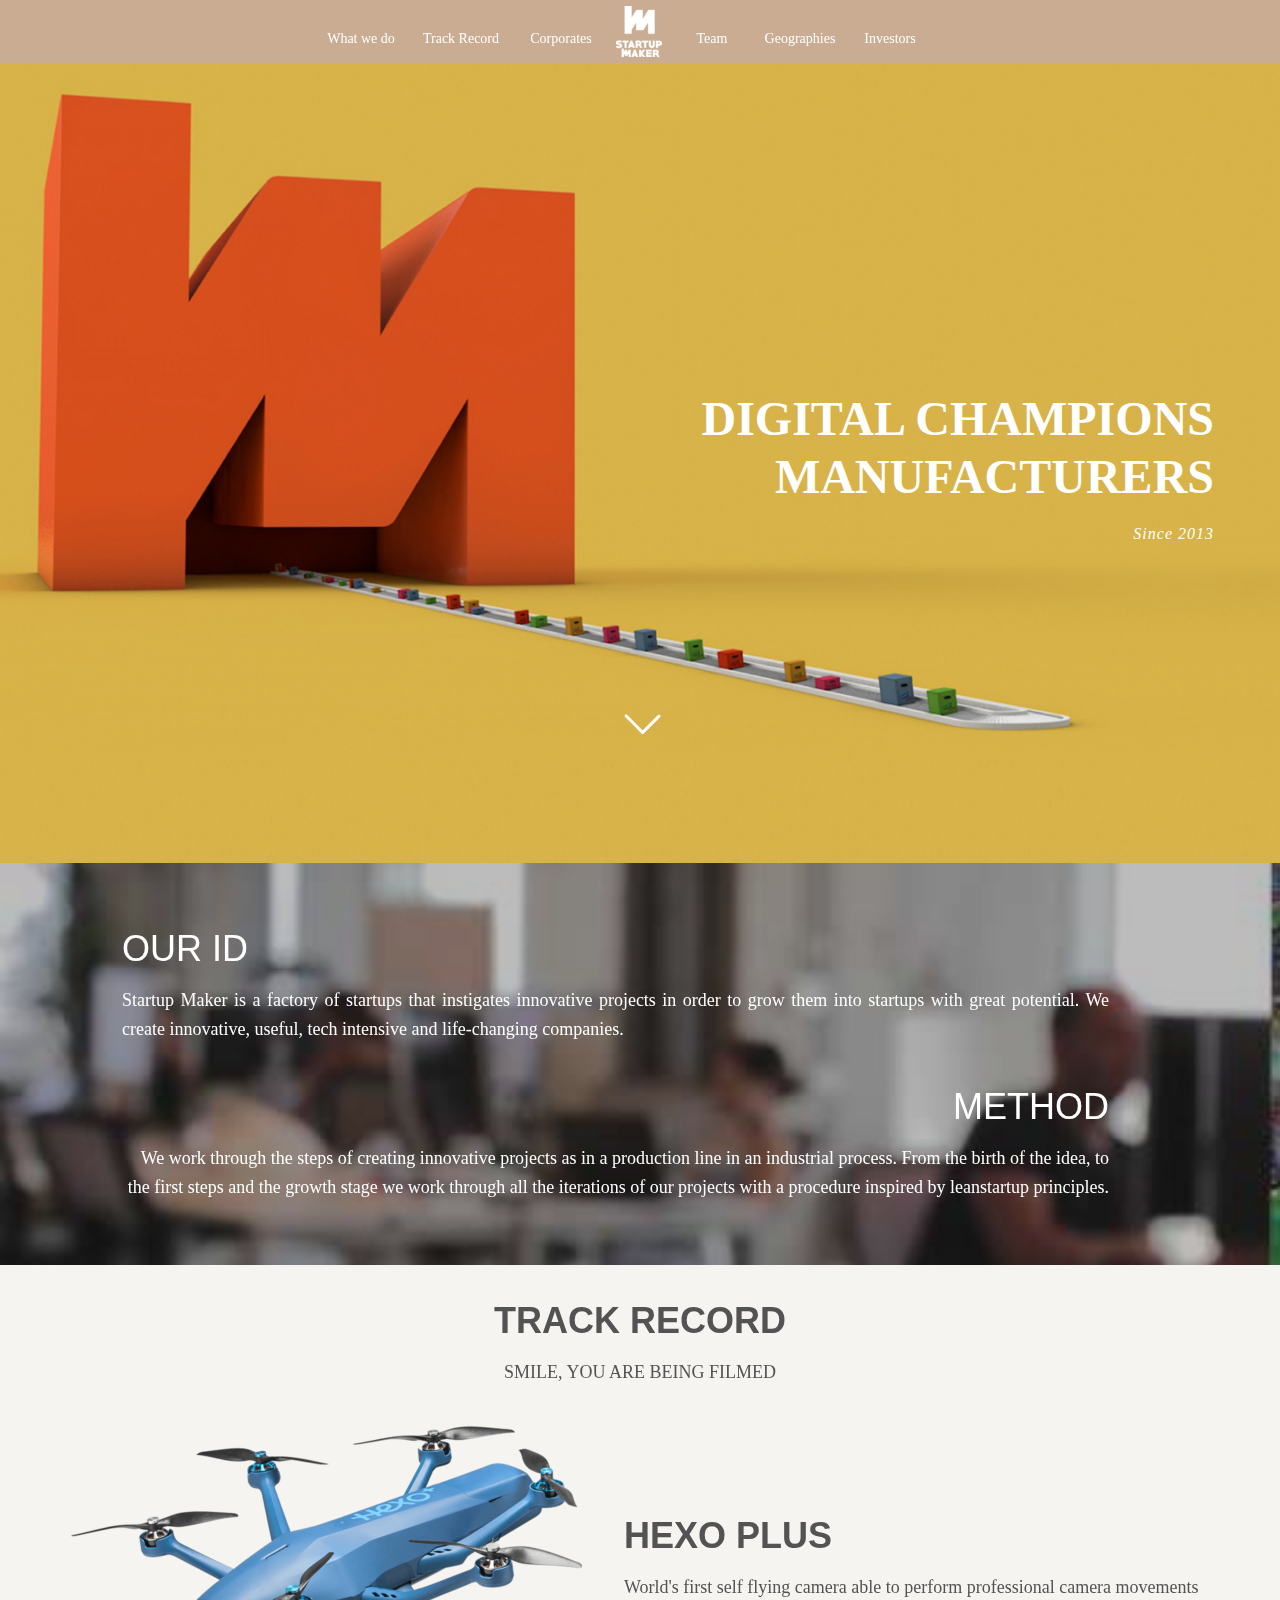
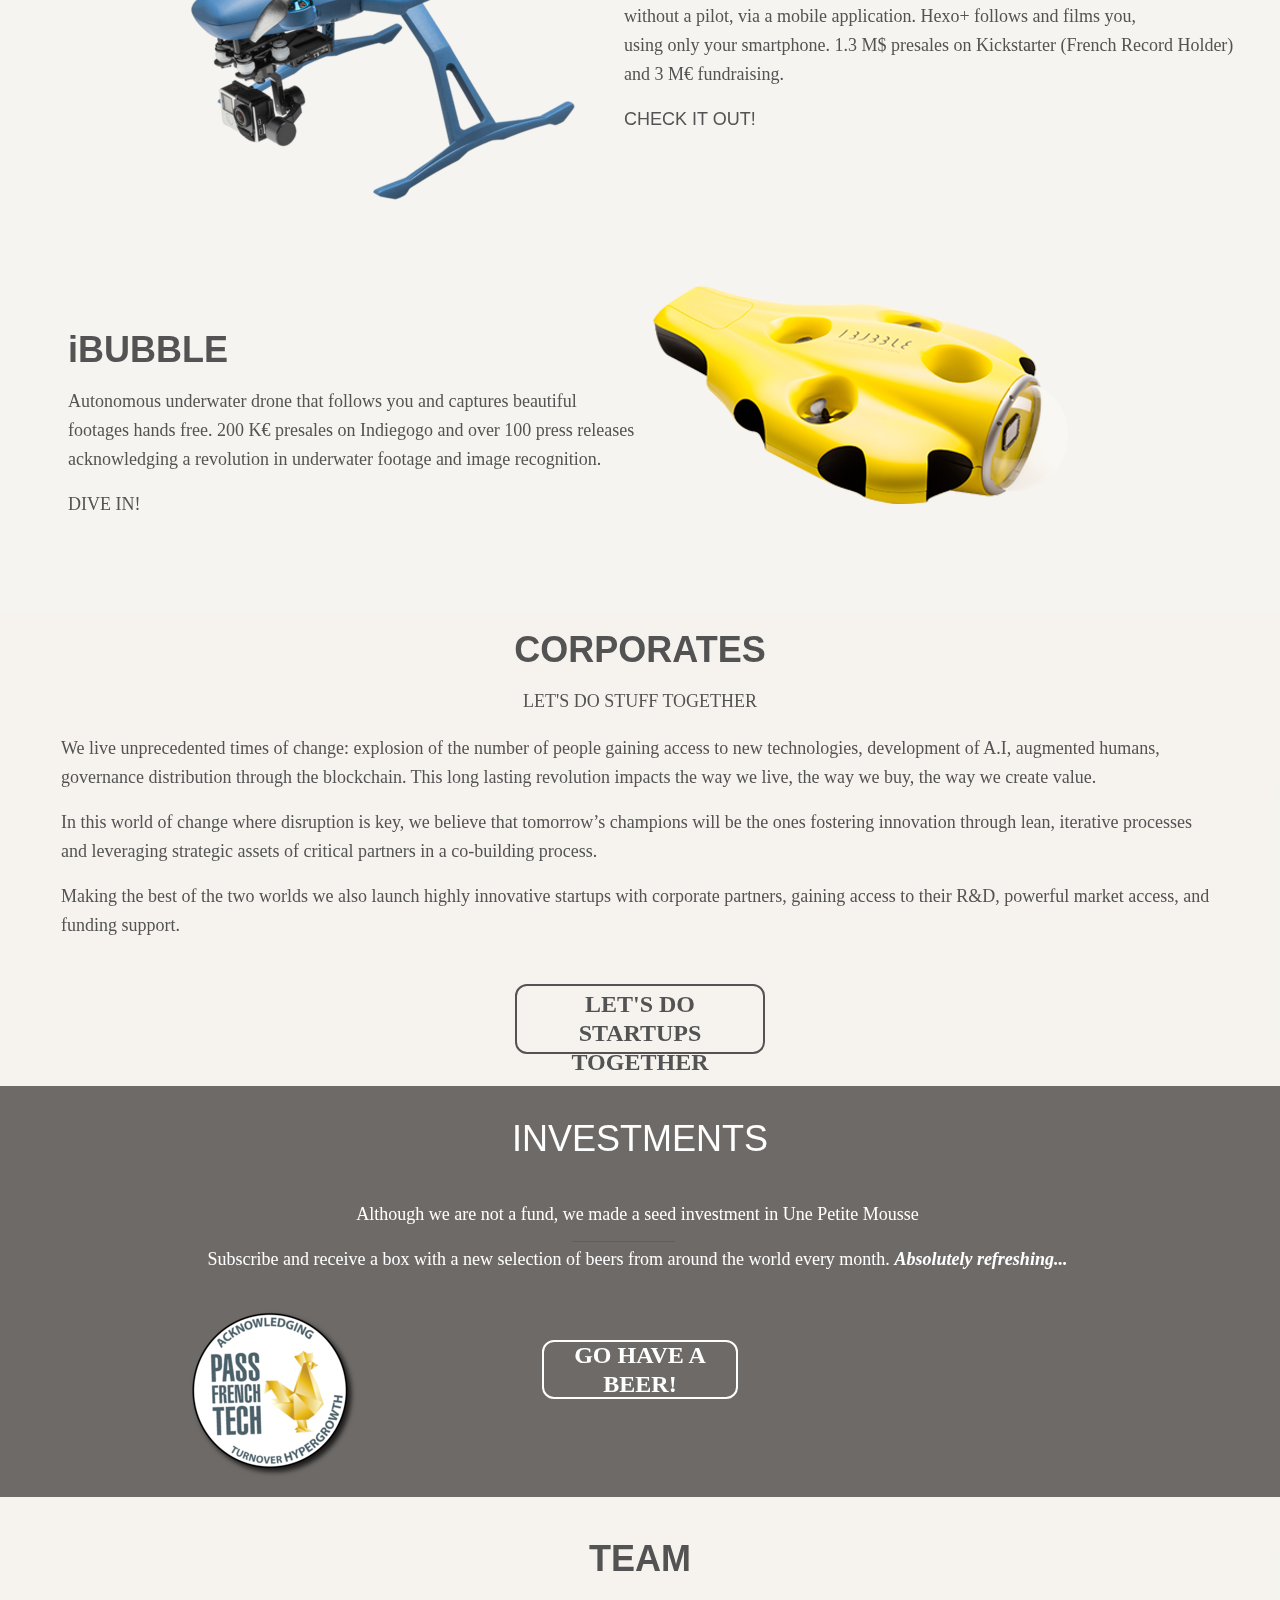
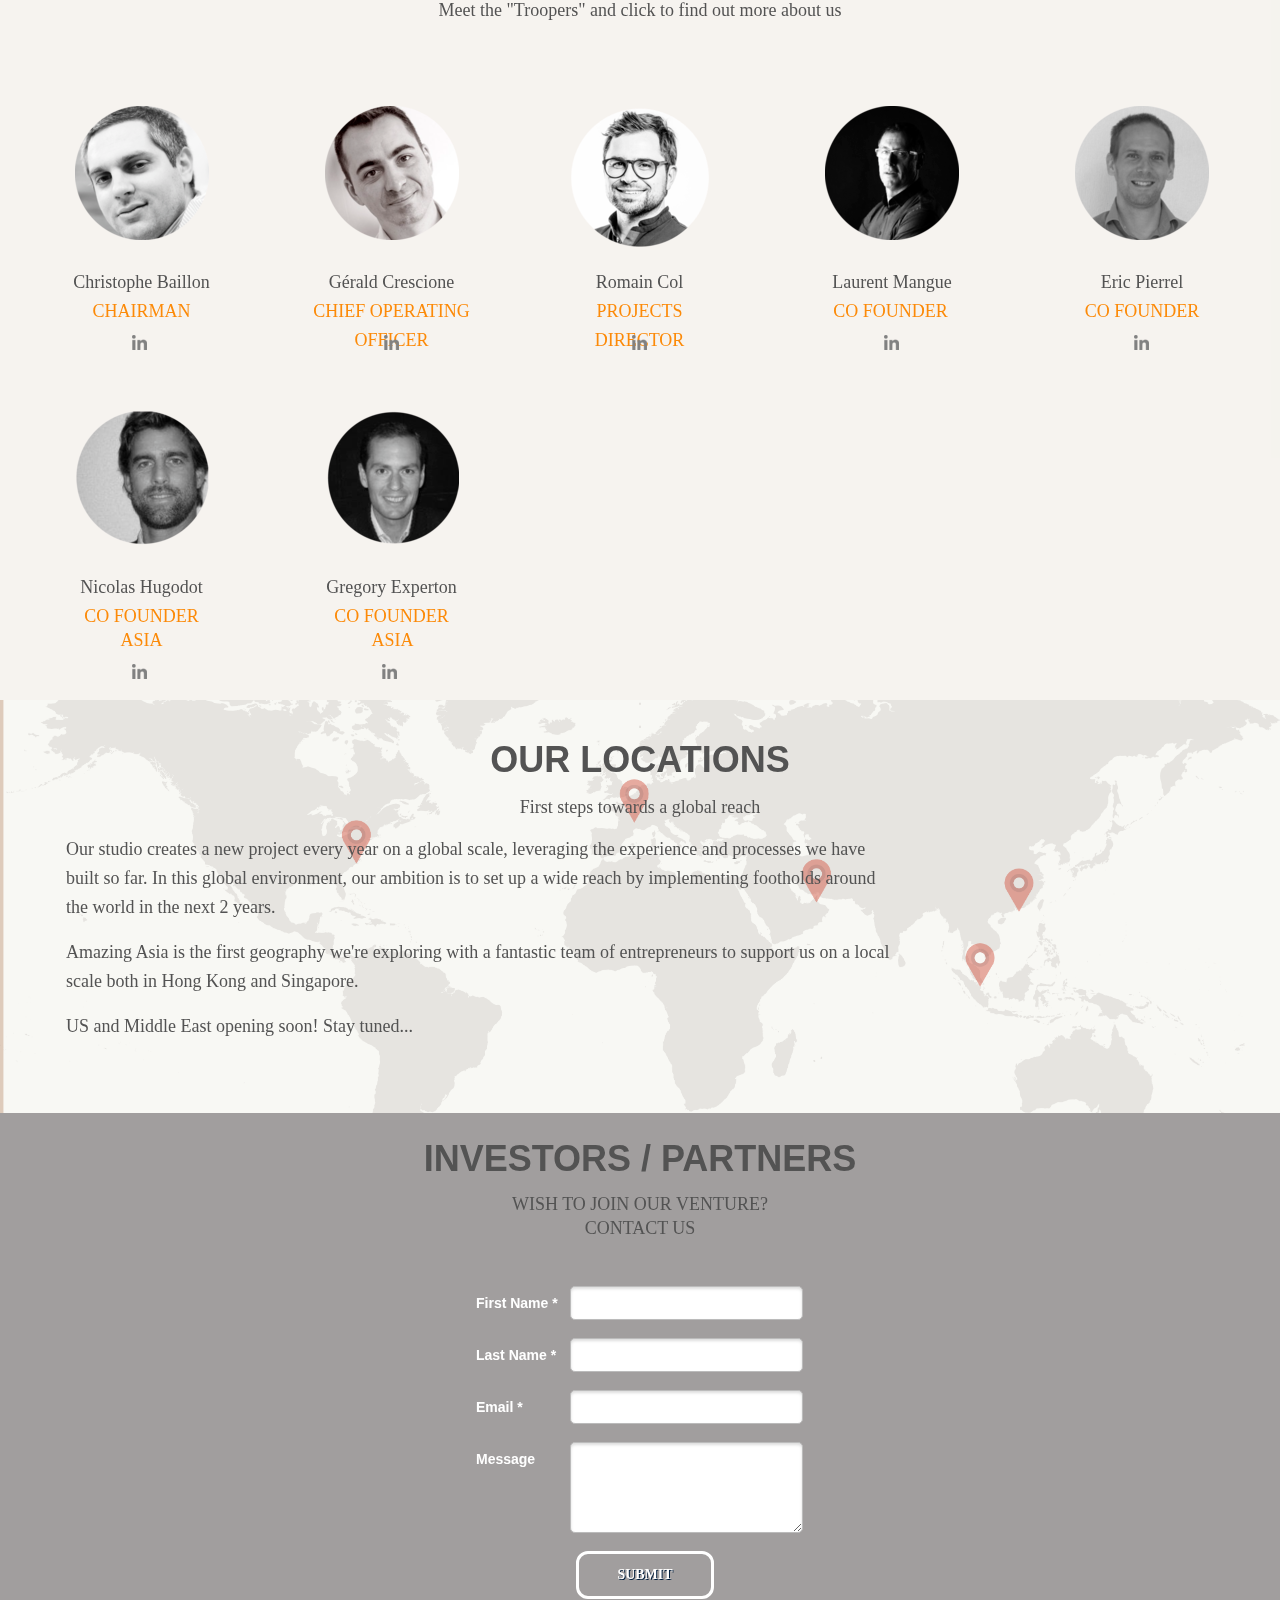
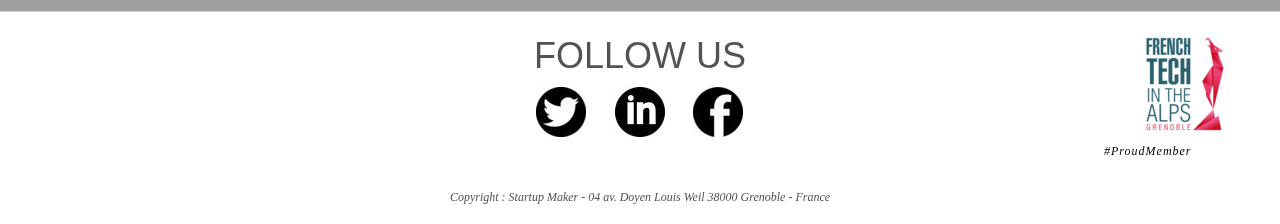
==== commit fca51de6: "Minor fix" ====
--- a/index.html
+++ b/index.html
@@ -4932,6 +4932,5 @@
   $('form').append(jevField);
 });
 </script>
-<!-- lp:insertions end body:after -->
-<center><font size="2">This is a free demo result from the <a href="http://www.waybackmachinedownloader.com/en/">Wayback Machine</a> Downloader. It is not a complete website.</font></center></body>
+</body>
 </html>